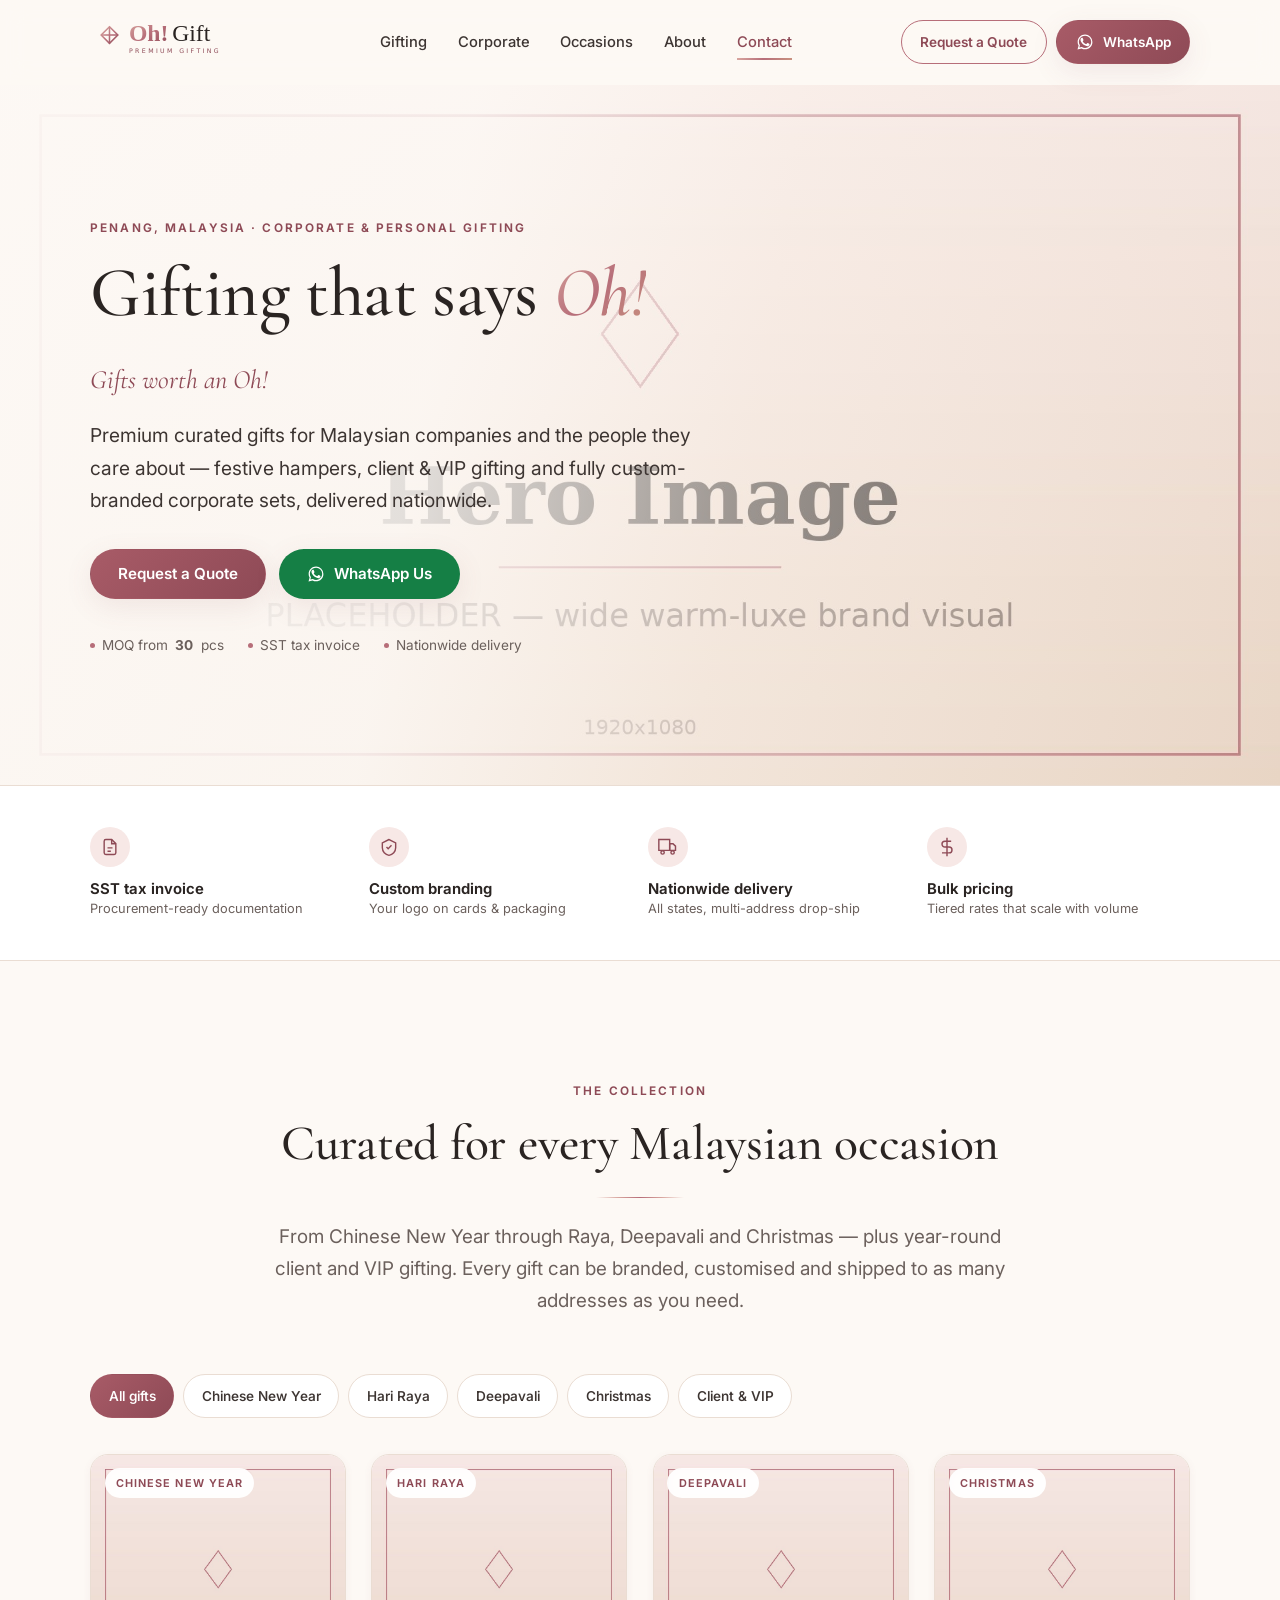
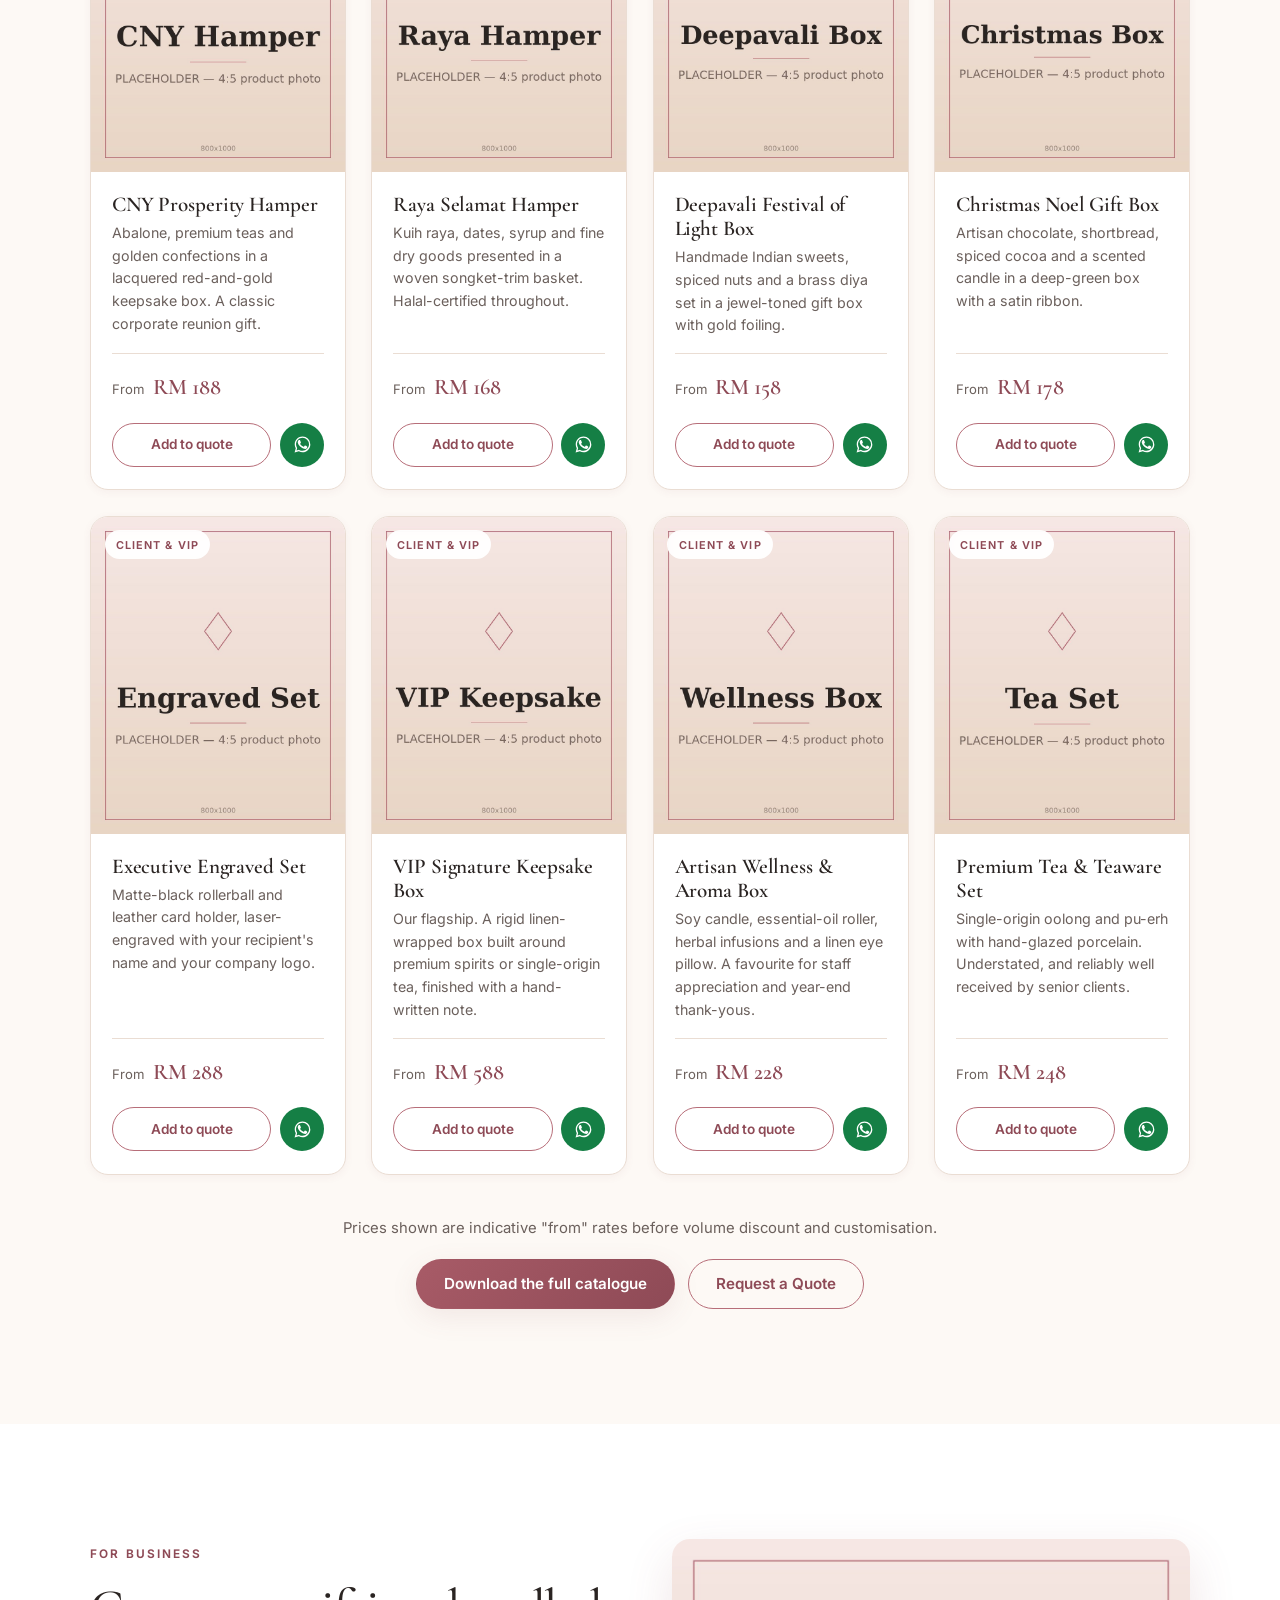
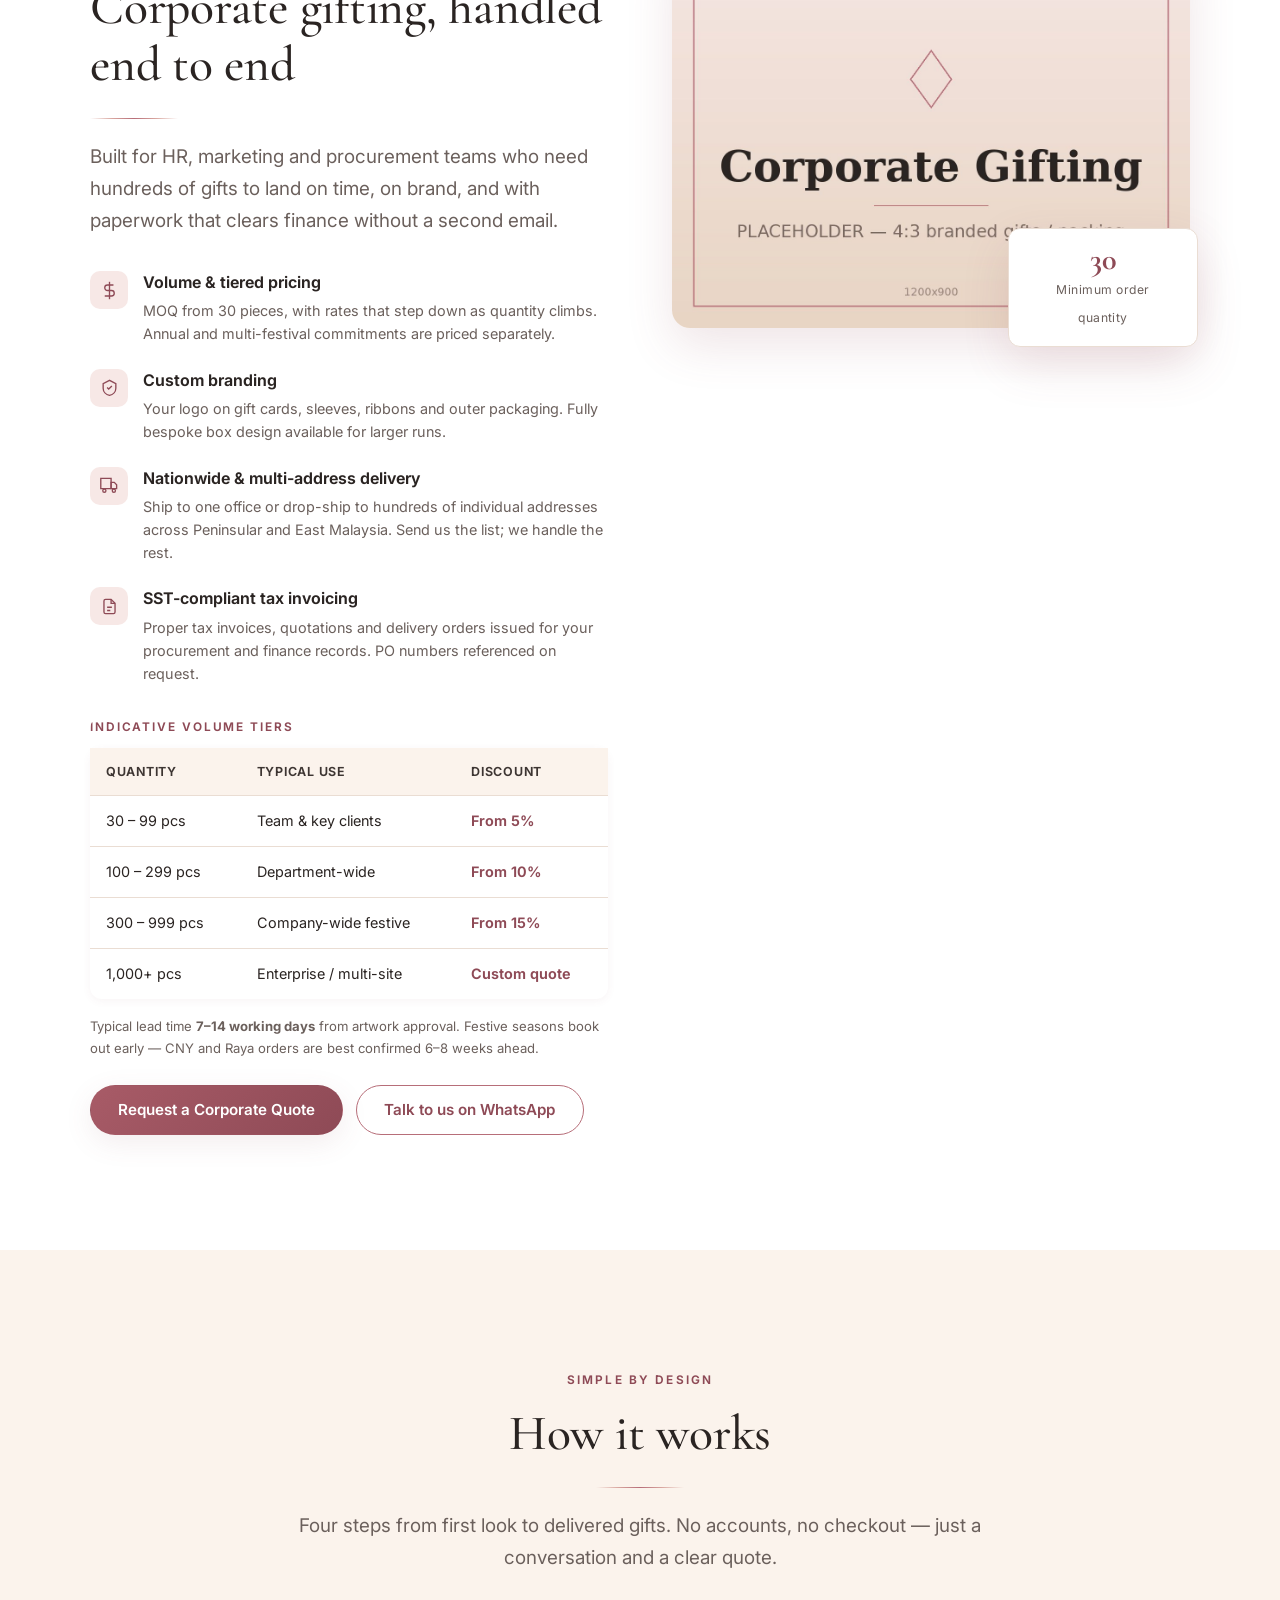
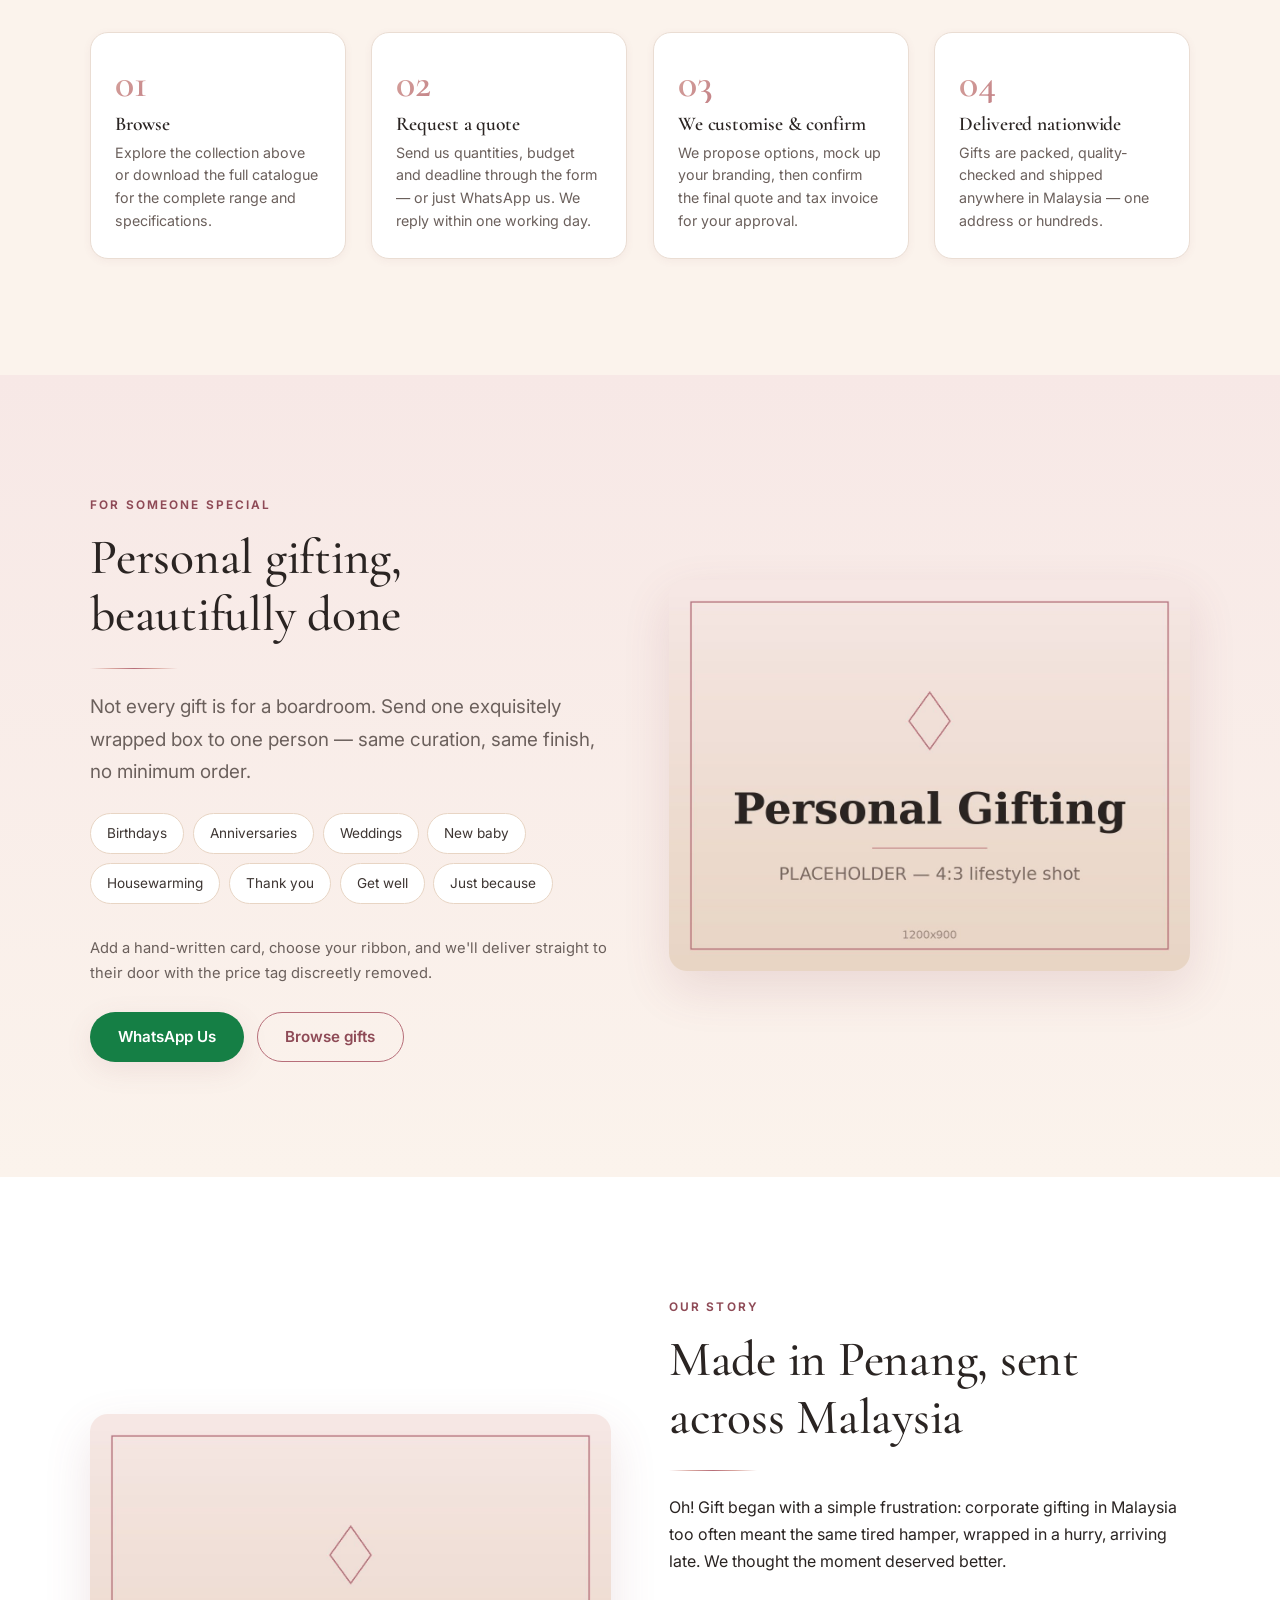
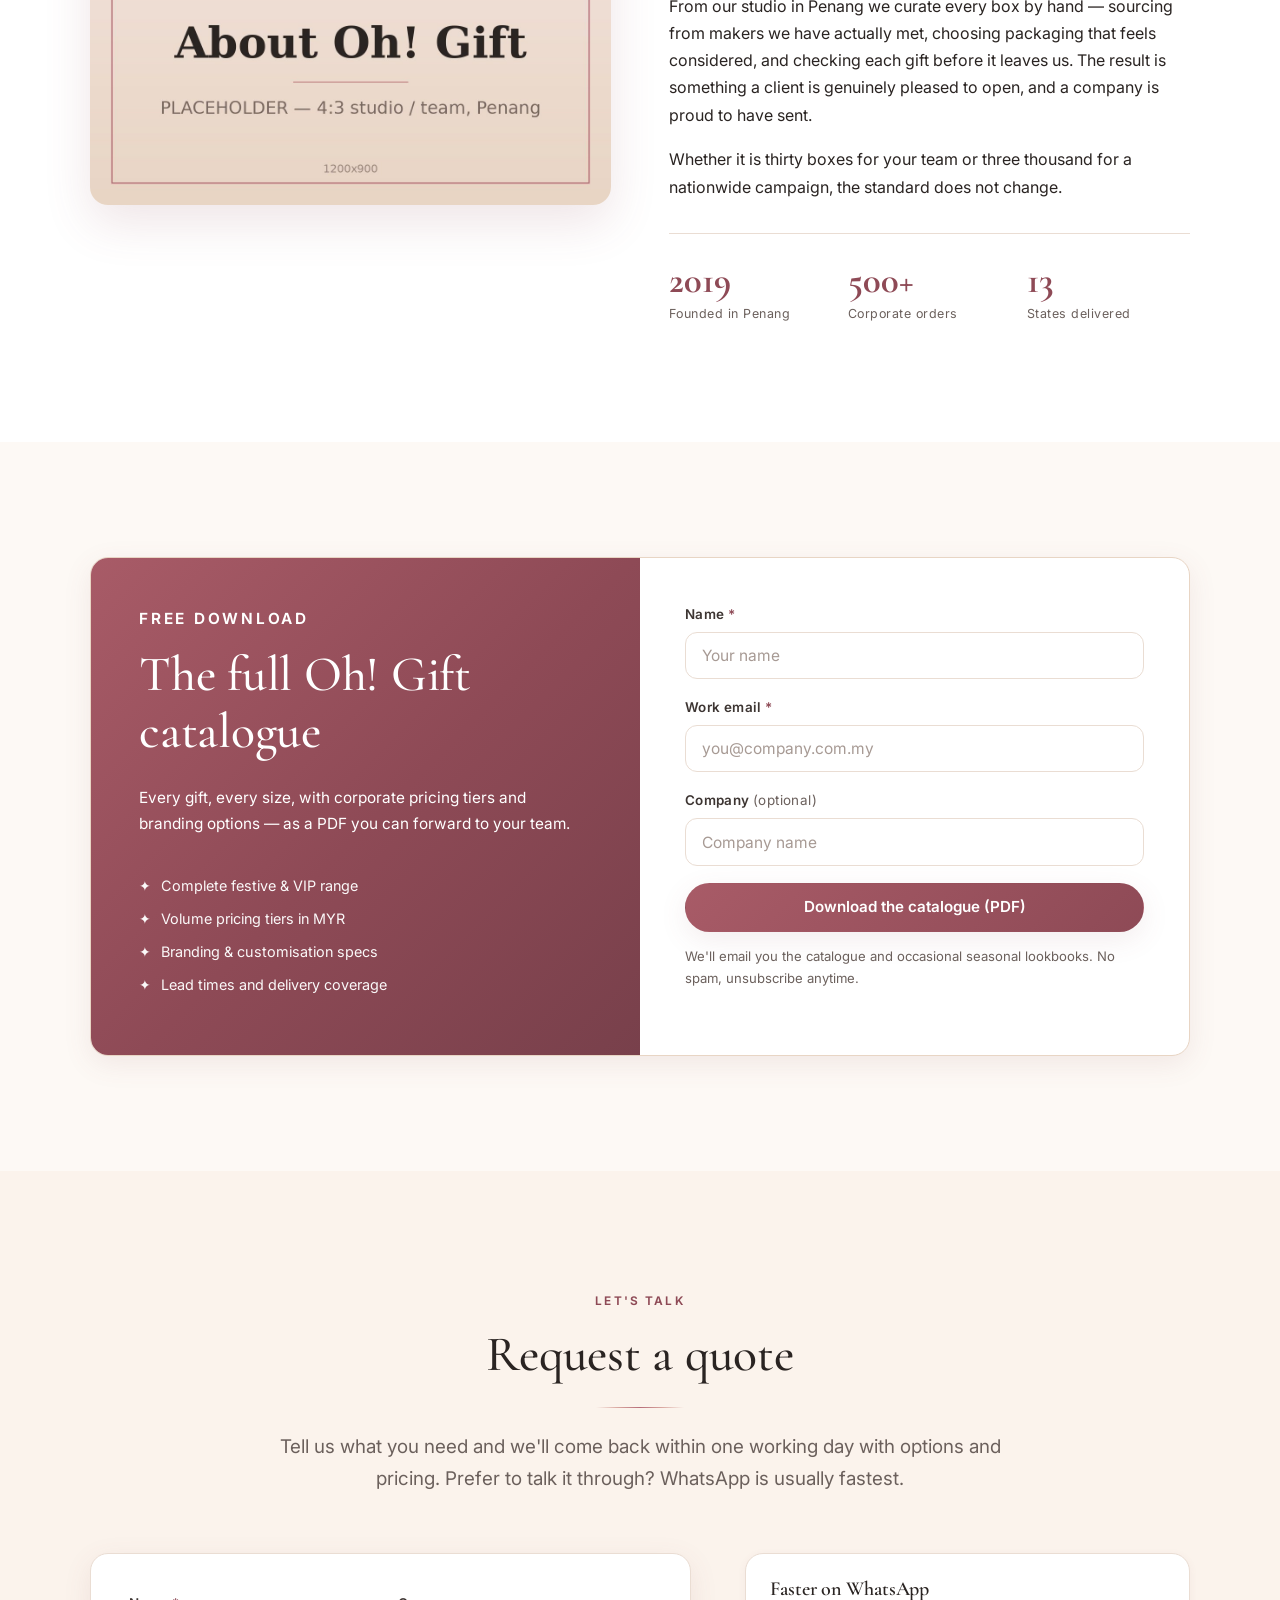
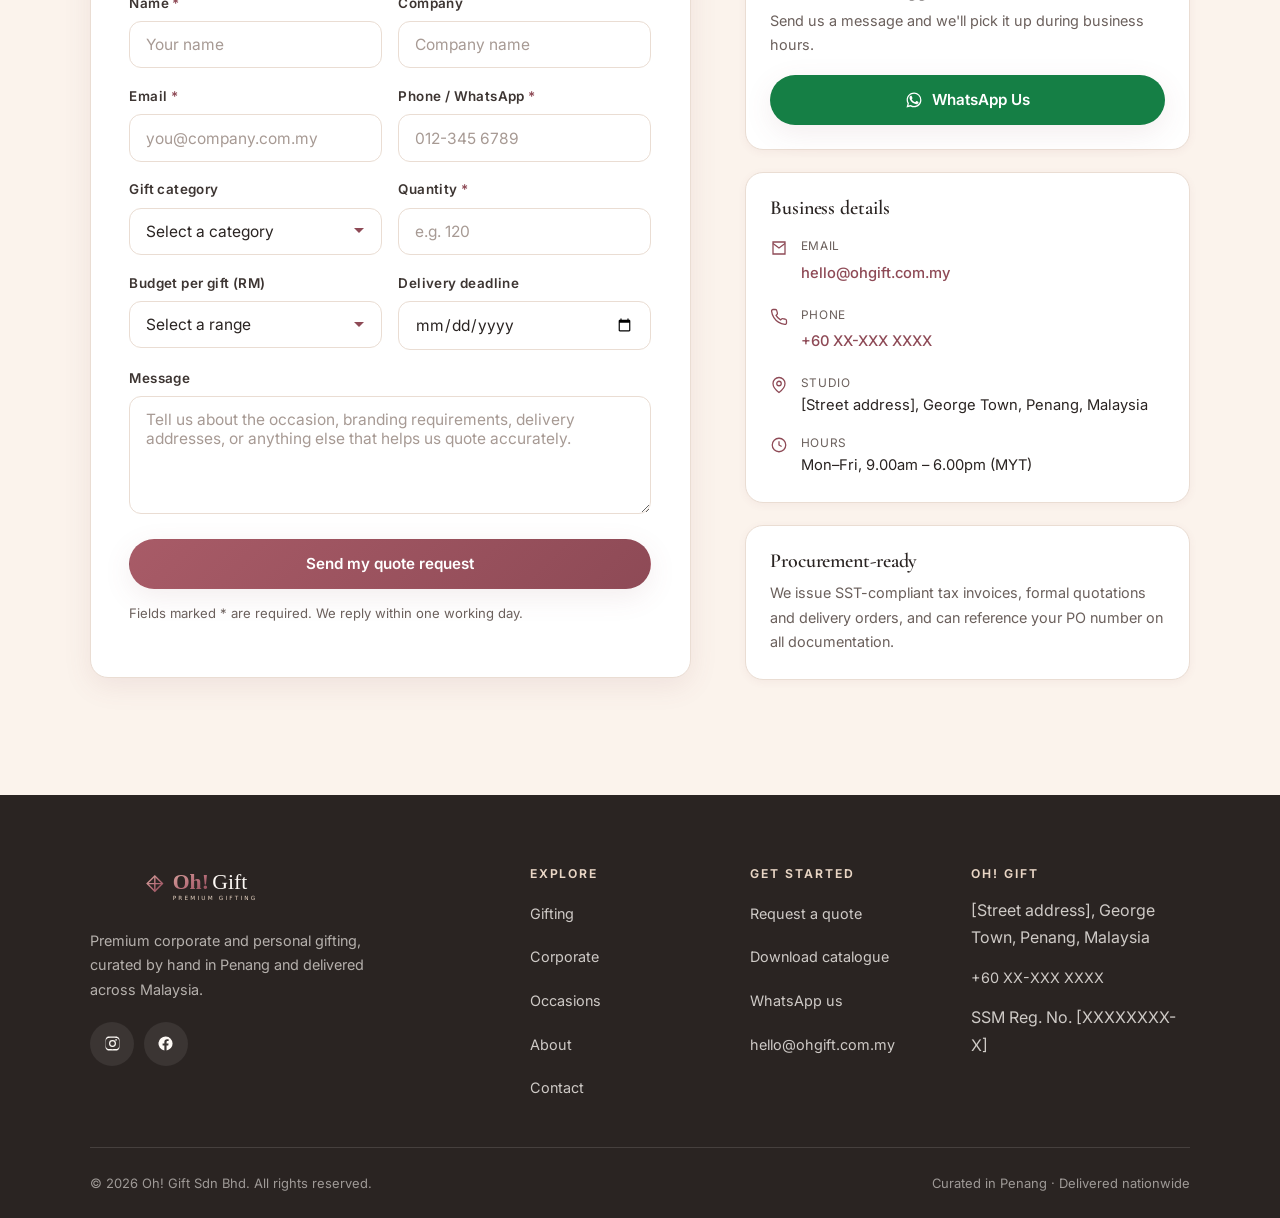
==== index.html @ 1ededf06 "Build Oh! Gift marketing website Premium corporate & personal gifting site for Oh! Gift (Penang, Mal" ====
<!doctype html>
<html lang="en-MY">
<head>
<meta charset="utf-8">
<meta name="viewport" content="width=device-width, initial-scale=1">

<!-- ===================== SEO — edit these two freely ===================== -->
<title>Oh! Gift — Premium Corporate &amp; Personal Gifting in Malaysia | Penang</title>
<meta name="description" content="Penang-based premium gifting for Malaysian companies and individuals. Curated festive hampers, client &amp; VIP gifts, custom branding, bulk pricing, SST tax invoice and nationwide delivery. Request a quote or WhatsApp us.">
<link rel="canonical" href="https://ohgift.com.my/"><!-- TODO: live domain -->
<meta name="theme-color" content="#B76E79">
<meta name="robots" content="index, follow">

<!-- Open Graph / social -->
<meta property="og:type" content="website">
<meta property="og:site_name" content="Oh! Gift">
<meta property="og:locale" content="en_MY">
<meta property="og:title" content="Oh! Gift — Premium Corporate &amp; Personal Gifting in Malaysia">
<meta property="og:description" content="Curated festive hampers, client &amp; VIP gifts and custom-branded corporate gifting. Bulk pricing, SST tax invoice, nationwide Malaysia delivery.">
<meta property="og:url" content="https://ohgift.com.my/"><!-- TODO: live domain -->
<meta property="og:image" content="https://ohgift.com.my/assets/og-image.jpg"><!-- TODO: live domain -->
<meta property="og:image:width" content="1200">
<meta property="og:image:height" content="630">
<meta property="og:image:alt" content="Oh! Gift — premium Malaysian corporate and personal gifting">
<meta name="twitter:card" content="summary_large_image">
<meta name="twitter:title" content="Oh! Gift — Premium Corporate &amp; Personal Gifting in Malaysia">
<meta name="twitter:description" content="Curated festive hampers, client &amp; VIP gifts and custom-branded corporate gifting. Nationwide Malaysia delivery.">
<meta name="twitter:image" content="https://ohgift.com.my/assets/og-image.jpg"><!-- TODO: live domain -->

<link rel="icon" href="assets/favicon.svg" type="image/svg+xml">
<link rel="apple-touch-icon" href="assets/favicon.svg">

<!-- Fonts: elegant serif headings + clean sans body -->
<link rel="preconnect" href="https://fonts.googleapis.com">
<link rel="preconnect" href="https://fonts.gstatic.com" crossorigin>
<link rel="stylesheet" href="https://fonts.googleapis.com/css2?family=Cormorant+Garamond:ital,wght@0,400;0,500;0,600;1,400;1,500&family=Inter:wght@400;500;600;650&display=swap">

<link rel="preload" as="image" href="assets/hero.jpg" fetchpriority="high">
<link rel="stylesheet" href="css/styles.css">

<!-- LocalBusiness / Organization JSON-LD is generated from js/site.config.js
     by js/main.js so the business details live in exactly one place. -->
</head>

<body>
<a class="skip-link" href="#main">Skip to content</a>

<!-- ============================== HEADER =============================== -->
<header class="header" id="header">
  <div class="wrap header__inner">
    <a class="header__logo" href="#top" aria-label="Oh! Gift — home">
      <img src="assets/logo.svg" alt="Oh! Gift" width="260" height="72">
    </a>

    <nav class="nav" aria-label="Primary">
      <ul>
        <li><a href="#gifting">Gifting</a></li>
        <li><a href="#corporate">Corporate</a></li>
        <li><a href="#occasions">Occasions</a></li>
        <li><a href="#about">About</a></li>
        <li><a href="#contact">Contact</a></li>
      </ul>
    </nav>

    <div class="header__cta">
      <a class="btn btn--ghost btn--sm btn--quote" href="#contact">Request a Quote</a>
      <a class="btn btn--primary btn--sm btn--wa-rose" data-wa href="#" aria-label="Chat with Oh! Gift on WhatsApp">
        <svg viewBox="0 0 24 24" aria-hidden="true"><path d="M17.47 14.38c-.3-.15-1.76-.87-2.03-.97-.27-.1-.47-.15-.67.15-.2.3-.77.96-.94 1.16-.17.2-.35.22-.65.07-.3-.15-1.26-.46-2.4-1.48-.89-.79-1.49-1.76-1.66-2.06-.17-.3-.02-.46.13-.61.14-.13.3-.35.45-.52.15-.17.2-.3.3-.5.1-.2.05-.37-.02-.52-.08-.15-.67-1.61-.92-2.21-.24-.58-.49-.5-.67-.51h-.57c-.2 0-.52.07-.79.37-.27.3-1.04 1.02-1.04 2.48 0 1.46 1.06 2.88 1.21 3.08.15.2 2.09 3.2 5.07 4.49.71.3 1.26.49 1.69.63.71.22 1.36.19 1.87.12.57-.09 1.76-.72 2-1.41.25-.7.25-1.29.18-1.42-.07-.13-.27-.2-.57-.35Z"/><path d="M12.04 2C6.6 2 2.18 6.42 2.18 11.86c0 1.74.46 3.44 1.32 4.94L2 22l5.36-1.4a9.8 9.8 0 0 0 4.68 1.19h.01c5.43 0 9.85-4.42 9.85-9.86A9.8 9.8 0 0 0 19 4.86 9.78 9.78 0 0 0 12.04 2Zm0 17.94h-.01a8.2 8.2 0 0 1-4.17-1.14l-.3-.18-3.1.81.83-3.02-.2-.31a8.14 8.14 0 0 1-1.25-4.34c0-4.52 3.68-8.2 8.2-8.2a8.15 8.15 0 0 1 8.19 8.2c0 4.52-3.68 8.18-8.19 8.18Z"/></svg>
        <span>WhatsApp</span>
      </a>
      <button class="nav-toggle" type="button" aria-expanded="false" aria-controls="mobile-nav" aria-label="Open menu">
        <span></span><span></span><span></span>
      </button>
    </div>
  </div>
</header>

<div class="mobile-nav" id="mobile-nav">
  <ul>
    <li><a href="#gifting">Gifting</a></li>
    <li><a href="#corporate">Corporate</a></li>
    <li><a href="#occasions">Occasions</a></li>
    <li><a href="#about">About</a></li>
    <li><a href="#contact">Contact</a></li>
  </ul>
  <a class="btn btn--primary" href="#contact">Request a Quote</a>
  <a class="btn btn--wa" data-wa href="#">WhatsApp Us</a>
  <a class="btn btn--ghost" href="#catalogue">Download Catalogue</a>
</div>

<main id="main">
<span id="top"></span>

<!-- =============================== HERO ================================ -->
<section class="hero" aria-labelledby="hero-title">
  <div class="hero__media" aria-hidden="true">
    <img src="assets/hero.jpg" alt="" width="1920" height="1080" fetchpriority="high">
  </div>
  <div class="wrap">
    <div class="hero__inner">
      <p class="eyebrow reveal">Penang, Malaysia · Corporate &amp; Personal Gifting</p>
      <h1 class="reveal d1" id="hero-title">Gifting that says <span class="oh">Oh!</span></h1>
      <p class="hero__tagline reveal d1" data-tagline>Gifts worth an Oh!</p>
      <p class="hero__lede reveal d2">
        Premium curated gifts for Malaysian companies and the people they care about —
        festive hampers, client &amp; VIP gifting and fully custom-branded corporate sets,
        delivered nationwide.
      </p>
      <div class="btn-row reveal d3">
        <a class="btn btn--primary" href="#contact">Request a Quote</a>
        <a class="btn btn--wa" data-wa href="#">
          <svg viewBox="0 0 24 24" aria-hidden="true"><path d="M17.47 14.38c-.3-.15-1.76-.87-2.03-.97-.27-.1-.47-.15-.67.15-.2.3-.77.96-.94 1.16-.17.2-.35.22-.65.07-.3-.15-1.26-.46-2.4-1.48-.89-.79-1.49-1.76-1.66-2.06-.17-.3-.02-.46.13-.61.14-.13.3-.35.45-.52.15-.17.2-.3.3-.5.1-.2.05-.37-.02-.52-.08-.15-.67-1.61-.92-2.21-.24-.58-.49-.5-.67-.51h-.57c-.2 0-.52.07-.79.37-.27.3-1.04 1.02-1.04 2.48 0 1.46 1.06 2.88 1.21 3.08.15.2 2.09 3.2 5.07 4.49.71.3 1.26.49 1.69.63.71.22 1.36.19 1.87.12.57-.09 1.76-.72 2-1.41.25-.7.25-1.29.18-1.42-.07-.13-.27-.2-.57-.35Z"/><path d="M12.04 2C6.6 2 2.18 6.42 2.18 11.86c0 1.74.46 3.44 1.32 4.94L2 22l5.36-1.4a9.8 9.8 0 0 0 4.68 1.19h.01c5.43 0 9.85-4.42 9.85-9.86A9.8 9.8 0 0 0 19 4.86 9.78 9.78 0 0 0 12.04 2Zm0 17.94h-.01a8.2 8.2 0 0 1-4.17-1.14l-.3-.18-3.1.81.83-3.02-.2-.31a8.14 8.14 0 0 1-1.25-4.34c0-4.52 3.68-8.2 8.2-8.2a8.15 8.15 0 0 1 8.19 8.2c0 4.52-3.68 8.18-8.19 8.18Z"/></svg>
          WhatsApp Us
        </a>
      </div>
      <p class="hero__meta reveal d4">
        <span>MOQ from <strong data-moq>30</strong> pcs</span>
        <span>SST tax invoice</span>
        <span>Nationwide delivery</span>
      </p>
    </div>
  </div>
</section>

<!-- ============================ TRUST STRIP ============================ -->
<section class="trust" aria-label="Why buy from Oh! Gift">
  <div class="wrap">
    <ul class="trust__grid" style="list-style:none;margin:0;padding:0">
      <li class="trust__item reveal">
        <span class="trust__icon"><svg viewBox="0 0 24 24" aria-hidden="true"><path d="M14 3H7a2 2 0 0 0-2 2v14a2 2 0 0 0 2 2h10a2 2 0 0 0 2-2V8Z"/><path d="M14 3v5h5M9 13h6M9 17h4"/></svg></span>
        <span class="trust__text"><strong>SST tax invoice</strong><span>Procurement-ready documentation</span></span>
      </li>
      <li class="trust__item reveal d1">
        <span class="trust__icon"><svg viewBox="0 0 24 24" aria-hidden="true"><path d="M12 3 4 7v6c0 4.4 3.4 8.2 8 9 4.6-.8 8-4.6 8-9V7Z"/><path d="m9 12 2 2 4-4"/></svg></span>
        <span class="trust__text"><strong>Custom branding</strong><span>Your logo on cards &amp; packaging</span></span>
      </li>
      <li class="trust__item reveal d2">
        <span class="trust__icon"><svg viewBox="0 0 24 24" aria-hidden="true"><path d="M1 3h13v13H1z"/><path d="M14 8h4l3 3v5h-7z"/><circle cx="5.5" cy="18.5" r="2"/><circle cx="17.5" cy="18.5" r="2"/></svg></span>
        <span class="trust__text"><strong>Nationwide delivery</strong><span>All states, multi-address drop-ship</span></span>
      </li>
      <li class="trust__item reveal d3">
        <span class="trust__icon"><svg viewBox="0 0 24 24" aria-hidden="true"><path d="M12 1v22"/><path d="M17 5H9.5a3.5 3.5 0 0 0 0 7h5a3.5 3.5 0 0 1 0 7H6"/></svg></span>
        <span class="trust__text"><strong>Bulk pricing</strong><span>Tiered rates that scale with volume</span></span>
      </li>
    </ul>
  </div>
</section>

<!-- ====================== CATALOGUE / OCCASIONS ======================== -->
<section class="section section--cream" id="gifting" aria-labelledby="gifting-title">
  <div class="wrap">
    <div class="section-head section-head--center reveal">
      <p class="eyebrow">The Collection</p>
      <h2 id="gifting-title">Curated for every Malaysian occasion</h2>
      <hr class="divider divider--short">
      <p class="lede">
        From Chinese New Year through Raya, Deepavali and Christmas — plus year-round
        client and VIP gifting. Every gift can be branded, customised and shipped
        to as many addresses as you need.
      </p>
    </div>

    <!-- Filters: data-filter must match the data-cat values on the cards -->
    <div class="filters reveal" role="group" aria-label="Filter gifts by occasion">
      <button class="filter" type="button" data-filter="all"       aria-pressed="true">All gifts</button>
      <button class="filter" type="button" data-filter="cny"       aria-pressed="false">Chinese New Year</button>
      <button class="filter" type="button" data-filter="raya"      aria-pressed="false">Hari Raya</button>
      <button class="filter" type="button" data-filter="deepavali" aria-pressed="false">Deepavali</button>
      <button class="filter" type="button" data-filter="christmas" aria-pressed="false">Christmas</button>
      <button class="filter" type="button" data-filter="vip"       aria-pressed="false">Client &amp; VIP</button>
    </div>

    <!-- ===== GIFT CARDS =====================================================
         To add / edit a gift, copy one <article> block and change:
           data-cat   : which filter chips it appears under (space-separated)
           data-gift  : the name passed into WhatsApp + the quote form
           data-price : the "from" price, used in the enquiry message
         TODO: replace all names, photos and RM prices with your real catalogue.
    -->
    <div class="gift-grid" id="gift-grid">

      <article class="gift-card reveal" data-cat="cny" data-gift="CNY Prosperity Hamper" data-price="RM 188">
        <div class="gift-card__media">
          <img src="assets/gifts/cny-prosperity-hamper.jpg" alt="CNY Prosperity Hamper — premium Chinese New Year gift hamper" width="800" height="1000" loading="lazy" decoding="async">
          <span class="gift-card__tag">Chinese New Year</span>
        </div>
        <div class="gift-card__body">
          <h3>CNY Prosperity Hamper</h3>
          <p class="gift-card__desc">Abalone, premium teas and golden confections in a lacquered red-and-gold keepsake box. A classic corporate reunion gift.</p>
          <p class="gift-card__price">From <strong>RM 188</strong></p>
          <div class="gift-card__actions">
            <button class="btn btn--ghost btn--sm" type="button" data-quote>Add to quote</button>
            <button class="icon-btn" type="button" data-wa-item aria-label="Ask about CNY Prosperity Hamper on WhatsApp">
              <svg viewBox="0 0 24 24" aria-hidden="true"><path d="M12.04 2C6.6 2 2.18 6.42 2.18 11.86c0 1.74.46 3.44 1.32 4.94L2 22l5.36-1.4a9.8 9.8 0 0 0 4.68 1.19h.01c5.43 0 9.85-4.42 9.85-9.86A9.8 9.8 0 0 0 19 4.86 9.78 9.78 0 0 0 12.04 2Zm0 17.94h-.01a8.2 8.2 0 0 1-4.17-1.14l-.3-.18-3.1.81.83-3.02-.2-.31a8.14 8.14 0 0 1-1.25-4.34c0-4.52 3.68-8.2 8.2-8.2a8.15 8.15 0 0 1 8.19 8.2c0 4.52-3.68 8.18-8.19 8.18Zm5.43-5.56c-.3-.15-1.76-.87-2.03-.97-.27-.1-.47-.15-.67.15-.2.3-.77.96-.94 1.16-.17.2-.35.22-.65.07-.3-.15-1.26-.46-2.4-1.48-.89-.79-1.49-1.76-1.66-2.06-.17-.3-.02-.46.13-.61.14-.13.3-.35.45-.52.15-.17.2-.3.3-.5.1-.2.05-.37-.02-.52-.08-.15-.67-1.61-.92-2.21-.24-.58-.49-.5-.67-.51h-.57c-.2 0-.52.07-.79.37-.27.3-1.04 1.02-1.04 2.48 0 1.46 1.06 2.88 1.21 3.08.15.2 2.09 3.2 5.07 4.49.71.3 1.26.49 1.69.63.71.22 1.36.19 1.87.12.57-.09 1.76-.72 2-1.41.25-.7.25-1.29.18-1.42-.07-.13-.27-.2-.57-.35Z"/></svg>
            </button>
          </div>
        </div>
      </article>

      <article class="gift-card reveal d1" data-cat="raya" data-gift="Raya Selamat Hamper" data-price="RM 168">
        <div class="gift-card__media">
          <img src="assets/gifts/raya-selamat-hamper.jpg" alt="Raya Selamat Hamper — Hari Raya gift hamper with traditional treats" width="800" height="1000" loading="lazy" decoding="async">
          <span class="gift-card__tag">Hari Raya</span>
        </div>
        <div class="gift-card__body">
          <h3>Raya Selamat Hamper</h3>
          <p class="gift-card__desc">Kuih raya, dates, syrup and fine dry goods presented in a woven songket-trim basket. Halal-certified throughout.</p>
          <p class="gift-card__price">From <strong>RM 168</strong></p>
          <div class="gift-card__actions">
            <button class="btn btn--ghost btn--sm" type="button" data-quote>Add to quote</button>
            <button class="icon-btn" type="button" data-wa-item aria-label="Ask about Raya Selamat Hamper on WhatsApp">
              <svg viewBox="0 0 24 24" aria-hidden="true"><path d="M12.04 2C6.6 2 2.18 6.42 2.18 11.86c0 1.74.46 3.44 1.32 4.94L2 22l5.36-1.4a9.8 9.8 0 0 0 4.68 1.19h.01c5.43 0 9.85-4.42 9.85-9.86A9.8 9.8 0 0 0 19 4.86 9.78 9.78 0 0 0 12.04 2Zm0 17.94h-.01a8.2 8.2 0 0 1-4.17-1.14l-.3-.18-3.1.81.83-3.02-.2-.31a8.14 8.14 0 0 1-1.25-4.34c0-4.52 3.68-8.2 8.2-8.2a8.15 8.15 0 0 1 8.19 8.2c0 4.52-3.68 8.18-8.19 8.18Zm5.43-5.56c-.3-.15-1.76-.87-2.03-.97-.27-.1-.47-.15-.67.15-.2.3-.77.96-.94 1.16-.17.2-.35.22-.65.07-.3-.15-1.26-.46-2.4-1.48-.89-.79-1.49-1.76-1.66-2.06-.17-.3-.02-.46.13-.61.14-.13.3-.35.45-.52.15-.17.2-.3.3-.5.1-.2.05-.37-.02-.52-.08-.15-.67-1.61-.92-2.21-.24-.58-.49-.5-.67-.51h-.57c-.2 0-.52.07-.79.37-.27.3-1.04 1.02-1.04 2.48 0 1.46 1.06 2.88 1.21 3.08.15.2 2.09 3.2 5.07 4.49.71.3 1.26.49 1.69.63.71.22 1.36.19 1.87.12.57-.09 1.76-.72 2-1.41.25-.7.25-1.29.18-1.42-.07-.13-.27-.2-.57-.35Z"/></svg>
            </button>
          </div>
        </div>
      </article>

      <article class="gift-card reveal d2" data-cat="deepavali" data-gift="Deepavali Festival of Light Box" data-price="RM 158">
        <div class="gift-card__media">
          <img src="assets/gifts/deepavali-light-box.jpg" alt="Deepavali Festival of Light Box — Deepavali gift box with sweets and diya" width="800" height="1000" loading="lazy" decoding="async">
          <span class="gift-card__tag">Deepavali</span>
        </div>
        <div class="gift-card__body">
          <h3>Deepavali Festival of Light Box</h3>
          <p class="gift-card__desc">Handmade Indian sweets, spiced nuts and a brass diya set in a jewel-toned gift box with gold foiling.</p>
          <p class="gift-card__price">From <strong>RM 158</strong></p>
          <div class="gift-card__actions">
            <button class="btn btn--ghost btn--sm" type="button" data-quote>Add to quote</button>
            <button class="icon-btn" type="button" data-wa-item aria-label="Ask about Deepavali Festival of Light Box on WhatsApp">
              <svg viewBox="0 0 24 24" aria-hidden="true"><path d="M12.04 2C6.6 2 2.18 6.42 2.18 11.86c0 1.74.46 3.44 1.32 4.94L2 22l5.36-1.4a9.8 9.8 0 0 0 4.68 1.19h.01c5.43 0 9.85-4.42 9.85-9.86A9.8 9.8 0 0 0 19 4.86 9.78 9.78 0 0 0 12.04 2Zm0 17.94h-.01a8.2 8.2 0 0 1-4.17-1.14l-.3-.18-3.1.81.83-3.02-.2-.31a8.14 8.14 0 0 1-1.25-4.34c0-4.52 3.68-8.2 8.2-8.2a8.15 8.15 0 0 1 8.19 8.2c0 4.52-3.68 8.18-8.19 8.18Zm5.43-5.56c-.3-.15-1.76-.87-2.03-.97-.27-.1-.47-.15-.67.15-.2.3-.77.96-.94 1.16-.17.2-.35.22-.65.07-.3-.15-1.26-.46-2.4-1.48-.89-.79-1.49-1.76-1.66-2.06-.17-.3-.02-.46.13-.61.14-.13.3-.35.45-.52.15-.17.2-.3.3-.5.1-.2.05-.37-.02-.52-.08-.15-.67-1.61-.92-2.21-.24-.58-.49-.5-.67-.51h-.57c-.2 0-.52.07-.79.37-.27.3-1.04 1.02-1.04 2.48 0 1.46 1.06 2.88 1.21 3.08.15.2 2.09 3.2 5.07 4.49.71.3 1.26.49 1.69.63.71.22 1.36.19 1.87.12.57-.09 1.76-.72 2-1.41.25-.7.25-1.29.18-1.42-.07-.13-.27-.2-.57-.35Z"/></svg>
            </button>
          </div>
        </div>
      </article>

      <article class="gift-card reveal d3" data-cat="christmas" data-gift="Christmas Noel Gift Box" data-price="RM 178">
        <div class="gift-card__media">
          <img src="assets/gifts/christmas-noel-box.jpg" alt="Christmas Noel Gift Box — festive Christmas corporate gift box" width="800" height="1000" loading="lazy" decoding="async">
          <span class="gift-card__tag">Christmas</span>
        </div>
        <div class="gift-card__body">
          <h3>Christmas Noel Gift Box</h3>
          <p class="gift-card__desc">Artisan chocolate, shortbread, spiced cocoa and a scented candle in a deep-green box with a satin ribbon.</p>
          <p class="gift-card__price">From <strong>RM 178</strong></p>
          <div class="gift-card__actions">
            <button class="btn btn--ghost btn--sm" type="button" data-quote>Add to quote</button>
            <button class="icon-btn" type="button" data-wa-item aria-label="Ask about Christmas Noel Gift Box on WhatsApp">
              <svg viewBox="0 0 24 24" aria-hidden="true"><path d="M12.04 2C6.6 2 2.18 6.42 2.18 11.86c0 1.74.46 3.44 1.32 4.94L2 22l5.36-1.4a9.8 9.8 0 0 0 4.68 1.19h.01c5.43 0 9.85-4.42 9.85-9.86A9.8 9.8 0 0 0 19 4.86 9.78 9.78 0 0 0 12.04 2Zm0 17.94h-.01a8.2 8.2 0 0 1-4.17-1.14l-.3-.18-3.1.81.83-3.02-.2-.31a8.14 8.14 0 0 1-1.25-4.34c0-4.52 3.68-8.2 8.2-8.2a8.15 8.15 0 0 1 8.19 8.2c0 4.52-3.68 8.18-8.19 8.18Zm5.43-5.56c-.3-.15-1.76-.87-2.03-.97-.27-.1-.47-.15-.67.15-.2.3-.77.96-.94 1.16-.17.2-.35.22-.65.07-.3-.15-1.26-.46-2.4-1.48-.89-.79-1.49-1.76-1.66-2.06-.17-.3-.02-.46.13-.61.14-.13.3-.35.45-.52.15-.17.2-.3.3-.5.1-.2.05-.37-.02-.52-.08-.15-.67-1.61-.92-2.21-.24-.58-.49-.5-.67-.51h-.57c-.2 0-.52.07-.79.37-.27.3-1.04 1.02-1.04 2.48 0 1.46 1.06 2.88 1.21 3.08.15.2 2.09 3.2 5.07 4.49.71.3 1.26.49 1.69.63.71.22 1.36.19 1.87.12.57-.09 1.76-.72 2-1.41.25-.7.25-1.29.18-1.42-.07-.13-.27-.2-.57-.35Z"/></svg>
            </button>
          </div>
        </div>
      </article>

      <article class="gift-card reveal" data-cat="vip" data-gift="Executive Engraved Pen &amp; Card Holder Set" data-price="RM 288">
        <div class="gift-card__media">
          <img src="assets/gifts/executive-engraved-set.jpg" alt="Executive Engraved Pen and Card Holder Set — personalised corporate gift" width="800" height="1000" loading="lazy" decoding="async">
          <span class="gift-card__tag">Client &amp; VIP</span>
        </div>
        <div class="gift-card__body">
          <h3>Executive Engraved Set</h3>
          <p class="gift-card__desc">Matte-black rollerball and leather card holder, laser-engraved with your recipient's name and your company logo.</p>
          <p class="gift-card__price">From <strong>RM 288</strong></p>
          <div class="gift-card__actions">
            <button class="btn btn--ghost btn--sm" type="button" data-quote>Add to quote</button>
            <button class="icon-btn" type="button" data-wa-item aria-label="Ask about the Executive Engraved Set on WhatsApp">
              <svg viewBox="0 0 24 24" aria-hidden="true"><path d="M12.04 2C6.6 2 2.18 6.42 2.18 11.86c0 1.74.46 3.44 1.32 4.94L2 22l5.36-1.4a9.8 9.8 0 0 0 4.68 1.19h.01c5.43 0 9.85-4.42 9.85-9.86A9.8 9.8 0 0 0 19 4.86 9.78 9.78 0 0 0 12.04 2Zm0 17.94h-.01a8.2 8.2 0 0 1-4.17-1.14l-.3-.18-3.1.81.83-3.02-.2-.31a8.14 8.14 0 0 1-1.25-4.34c0-4.52 3.68-8.2 8.2-8.2a8.15 8.15 0 0 1 8.19 8.2c0 4.52-3.68 8.18-8.19 8.18Zm5.43-5.56c-.3-.15-1.76-.87-2.03-.97-.27-.1-.47-.15-.67.15-.2.3-.77.96-.94 1.16-.17.2-.35.22-.65.07-.3-.15-1.26-.46-2.4-1.48-.89-.79-1.49-1.76-1.66-2.06-.17-.3-.02-.46.13-.61.14-.13.3-.35.45-.52.15-.17.2-.3.3-.5.1-.2.05-.37-.02-.52-.08-.15-.67-1.61-.92-2.21-.24-.58-.49-.5-.67-.51h-.57c-.2 0-.52.07-.79.37-.27.3-1.04 1.02-1.04 2.48 0 1.46 1.06 2.88 1.21 3.08.15.2 2.09 3.2 5.07 4.49.71.3 1.26.49 1.69.63.71.22 1.36.19 1.87.12.57-.09 1.76-.72 2-1.41.25-.7.25-1.29.18-1.42-.07-.13-.27-.2-.57-.35Z"/></svg>
            </button>
          </div>
        </div>
      </article>

      <article class="gift-card reveal d1" data-cat="vip" data-gift="VIP Signature Keepsake Box" data-price="RM 588">
        <div class="gift-card__media">
          <img src="assets/gifts/vip-signature-box.jpg" alt="VIP Signature Keepsake Box — high-value curated executive gift" width="800" height="1000" loading="lazy" decoding="async">
          <span class="gift-card__tag">Client &amp; VIP</span>
        </div>
        <div class="gift-card__body">
          <h3>VIP Signature Keepsake Box</h3>
          <p class="gift-card__desc">Our flagship. A rigid linen-wrapped box built around premium spirits or single-origin tea, finished with a hand-written note.</p>
          <p class="gift-card__price">From <strong>RM 588</strong></p>
          <div class="gift-card__actions">
            <button class="btn btn--ghost btn--sm" type="button" data-quote>Add to quote</button>
            <button class="icon-btn" type="button" data-wa-item aria-label="Ask about the VIP Signature Keepsake Box on WhatsApp">
              <svg viewBox="0 0 24 24" aria-hidden="true"><path d="M12.04 2C6.6 2 2.18 6.42 2.18 11.86c0 1.74.46 3.44 1.32 4.94L2 22l5.36-1.4a9.8 9.8 0 0 0 4.68 1.19h.01c5.43 0 9.85-4.42 9.85-9.86A9.8 9.8 0 0 0 19 4.86 9.78 9.78 0 0 0 12.04 2Zm0 17.94h-.01a8.2 8.2 0 0 1-4.17-1.14l-.3-.18-3.1.81.83-3.02-.2-.31a8.14 8.14 0 0 1-1.25-4.34c0-4.52 3.68-8.2 8.2-8.2a8.15 8.15 0 0 1 8.19 8.2c0 4.52-3.68 8.18-8.19 8.18Zm5.43-5.56c-.3-.15-1.76-.87-2.03-.97-.27-.1-.47-.15-.67.15-.2.3-.77.96-.94 1.16-.17.2-.35.22-.65.07-.3-.15-1.26-.46-2.4-1.48-.89-.79-1.49-1.76-1.66-2.06-.17-.3-.02-.46.13-.61.14-.13.3-.35.45-.52.15-.17.2-.3.3-.5.1-.2.05-.37-.02-.52-.08-.15-.67-1.61-.92-2.21-.24-.58-.49-.5-.67-.51h-.57c-.2 0-.52.07-.79.37-.27.3-1.04 1.02-1.04 2.48 0 1.46 1.06 2.88 1.21 3.08.15.2 2.09 3.2 5.07 4.49.71.3 1.26.49 1.69.63.71.22 1.36.19 1.87.12.57-.09 1.76-.72 2-1.41.25-.7.25-1.29.18-1.42-.07-.13-.27-.2-.57-.35Z"/></svg>
            </button>
          </div>
        </div>
      </article>

      <article class="gift-card reveal d2" data-cat="vip" data-gift="Artisan Wellness &amp; Aroma Box" data-price="RM 228">
        <div class="gift-card__media">
          <img src="assets/gifts/wellness-aroma-box.jpg" alt="Artisan Wellness and Aroma Box — wellness gift set with candle and tea" width="800" height="1000" loading="lazy" decoding="async">
          <span class="gift-card__tag">Client &amp; VIP</span>
        </div>
        <div class="gift-card__body">
          <h3>Artisan Wellness &amp; Aroma Box</h3>
          <p class="gift-card__desc">Soy candle, essential-oil roller, herbal infusions and a linen eye pillow. A favourite for staff appreciation and year-end thank-yous.</p>
          <p class="gift-card__price">From <strong>RM 228</strong></p>
          <div class="gift-card__actions">
            <button class="btn btn--ghost btn--sm" type="button" data-quote>Add to quote</button>
            <button class="icon-btn" type="button" data-wa-item aria-label="Ask about the Artisan Wellness and Aroma Box on WhatsApp">
              <svg viewBox="0 0 24 24" aria-hidden="true"><path d="M12.04 2C6.6 2 2.18 6.42 2.18 11.86c0 1.74.46 3.44 1.32 4.94L2 22l5.36-1.4a9.8 9.8 0 0 0 4.68 1.19h.01c5.43 0 9.85-4.42 9.85-9.86A9.8 9.8 0 0 0 19 4.86 9.78 9.78 0 0 0 12.04 2Zm0 17.94h-.01a8.2 8.2 0 0 1-4.17-1.14l-.3-.18-3.1.81.83-3.02-.2-.31a8.14 8.14 0 0 1-1.25-4.34c0-4.52 3.68-8.2 8.2-8.2a8.15 8.15 0 0 1 8.19 8.2c0 4.52-3.68 8.18-8.19 8.18Zm5.43-5.56c-.3-.15-1.76-.87-2.03-.97-.27-.1-.47-.15-.67.15-.2.3-.77.96-.94 1.16-.17.2-.35.22-.65.07-.3-.15-1.26-.46-2.4-1.48-.89-.79-1.49-1.76-1.66-2.06-.17-.3-.02-.46.13-.61.14-.13.3-.35.45-.52.15-.17.2-.3.3-.5.1-.2.05-.37-.02-.52-.08-.15-.67-1.61-.92-2.21-.24-.58-.49-.5-.67-.51h-.57c-.2 0-.52.07-.79.37-.27.3-1.04 1.02-1.04 2.48 0 1.46 1.06 2.88 1.21 3.08.15.2 2.09 3.2 5.07 4.49.71.3 1.26.49 1.69.63.71.22 1.36.19 1.87.12.57-.09 1.76-.72 2-1.41.25-.7.25-1.29.18-1.42-.07-.13-.27-.2-.57-.35Z"/></svg>
            </button>
          </div>
        </div>
      </article>

      <article class="gift-card reveal d3" data-cat="vip cny" data-gift="Premium Tea &amp; Teaware Set" data-price="RM 248">
        <div class="gift-card__media">
          <img src="assets/gifts/artisan-tea-set.jpg" alt="Premium Tea and Teaware Set — curated tea gift with porcelain teaware" width="800" height="1000" loading="lazy" decoding="async">
          <span class="gift-card__tag">Client &amp; VIP</span>
        </div>
        <div class="gift-card__body">
          <h3>Premium Tea &amp; Teaware Set</h3>
          <p class="gift-card__desc">Single-origin oolong and pu-erh with hand-glazed porcelain. Understated, and reliably well received by senior clients.</p>
          <p class="gift-card__price">From <strong>RM 248</strong></p>
          <div class="gift-card__actions">
            <button class="btn btn--ghost btn--sm" type="button" data-quote>Add to quote</button>
            <button class="icon-btn" type="button" data-wa-item aria-label="Ask about the Premium Tea and Teaware Set on WhatsApp">
              <svg viewBox="0 0 24 24" aria-hidden="true"><path d="M12.04 2C6.6 2 2.18 6.42 2.18 11.86c0 1.74.46 3.44 1.32 4.94L2 22l5.36-1.4a9.8 9.8 0 0 0 4.68 1.19h.01c5.43 0 9.85-4.42 9.85-9.86A9.8 9.8 0 0 0 19 4.86 9.78 9.78 0 0 0 12.04 2Zm0 17.94h-.01a8.2 8.2 0 0 1-4.17-1.14l-.3-.18-3.1.81.83-3.02-.2-.31a8.14 8.14 0 0 1-1.25-4.34c0-4.52 3.68-8.2 8.2-8.2a8.15 8.15 0 0 1 8.19 8.2c0 4.52-3.68 8.18-8.19 8.18Zm5.43-5.56c-.3-.15-1.76-.87-2.03-.97-.27-.1-.47-.15-.67.15-.2.3-.77.96-.94 1.16-.17.2-.35.22-.65.07-.3-.15-1.26-.46-2.4-1.48-.89-.79-1.49-1.76-1.66-2.06-.17-.3-.02-.46.13-.61.14-.13.3-.35.45-.52.15-.17.2-.3.3-.5.1-.2.05-.37-.02-.52-.08-.15-.67-1.61-.92-2.21-.24-.58-.49-.5-.67-.51h-.57c-.2 0-.52.07-.79.37-.27.3-1.04 1.02-1.04 2.48 0 1.46 1.06 2.88 1.21 3.08.15.2 2.09 3.2 5.07 4.49.71.3 1.26.49 1.69.63.71.22 1.36.19 1.87.12.57-.09 1.76-.72 2-1.41.25-.7.25-1.29.18-1.42-.07-.13-.27-.2-.57-.35Z"/></svg>
            </button>
          </div>
        </div>
      </article>

    </div>

    <p class="visually-hidden" id="filter-status" role="status" aria-live="polite"></p>

    <div class="catalogue-foot reveal">
      <p>Prices shown are indicative "from" rates before volume discount and customisation. <!-- TODO: confirm real pricing --></p>
      <div class="btn-row" style="justify-content:center">
        <a class="btn btn--primary" href="#catalogue">Download the full catalogue</a>
        <a class="btn btn--ghost" href="#contact">Request a Quote</a>
      </div>
    </div>
  </div>
</section>

<!-- ========================= CORPORATE GIFTING ========================= -->
<section class="section section--white" id="corporate" aria-labelledby="corp-title">
  <div class="wrap">
    <div class="corp">
      <div class="corp__media reveal">
        <img src="assets/corporate.jpg" alt="Custom-branded corporate gift boxes being prepared for a Malaysian company order" width="1200" height="900" loading="lazy" decoding="async">
        <div class="corp__badge">
          <strong data-moq>30</strong>
          <span>Minimum order quantity</span>
        </div>
      </div>

      <div class="corp__copy reveal d1">
        <p class="eyebrow">For Business</p>
        <h2 id="corp-title">Corporate gifting, handled end to end</h2>
        <hr class="divider divider--short">
        <p class="lede" style="margin-bottom:2rem">
          Built for HR, marketing and procurement teams who need hundreds of gifts to land
          on time, on brand, and with paperwork that clears finance without a second email.
        </p>

        <ul class="feature-list">
          <li>
            <span class="fi"><svg viewBox="0 0 24 24" aria-hidden="true"><path d="M12 1v22"/><path d="M17 5H9.5a3.5 3.5 0 0 0 0 7h5a3.5 3.5 0 0 1 0 7H6"/></svg></span>
            <div>
              <strong>Volume &amp; tiered pricing</strong>
              <p>MOQ from <span data-moq>30</span> pieces, with rates that step down as quantity climbs. Annual and multi-festival commitments are priced separately.</p>
            </div>
          </li>
          <li>
            <span class="fi"><svg viewBox="0 0 24 24" aria-hidden="true"><path d="M12 3 4 7v6c0 4.4 3.4 8.2 8 9 4.6-.8 8-4.6 8-9V7Z"/><path d="m9 12 2 2 4-4"/></svg></span>
            <div>
              <strong>Custom branding</strong>
              <p>Your logo on gift cards, sleeves, ribbons and outer packaging. Fully bespoke box design available for larger runs.</p>
            </div>
          </li>
          <li>
            <span class="fi"><svg viewBox="0 0 24 24" aria-hidden="true"><path d="M1 3h13v13H1z"/><path d="M14 8h4l3 3v5h-7z"/><circle cx="5.5" cy="18.5" r="2"/><circle cx="17.5" cy="18.5" r="2"/></svg></span>
            <div>
              <strong>Nationwide &amp; multi-address delivery</strong>
              <p>Ship to one office or drop-ship to hundreds of individual addresses across Peninsular and East Malaysia. Send us the list; we handle the rest.</p>
            </div>
          </li>
          <li>
            <span class="fi"><svg viewBox="0 0 24 24" aria-hidden="true"><path d="M14 3H7a2 2 0 0 0-2 2v14a2 2 0 0 0 2 2h10a2 2 0 0 0 2-2V8Z"/><path d="M14 3v5h5M9 13h6M9 17h4"/></svg></span>
            <div>
              <strong>SST-compliant tax invoicing</strong>
              <p>Proper tax invoices, quotations and delivery orders issued for your procurement and finance records. PO numbers referenced on request.</p>
            </div>
          </li>
        </ul>

        <table class="tier-table">
          <caption>Indicative volume tiers <!-- TODO: replace with your real tiers --></caption>
          <thead>
            <tr><th scope="col">Quantity</th><th scope="col">Typical use</th><th scope="col">Discount</th></tr>
          </thead>
          <tbody>
            <tr><td>30 – 99 pcs</td><td>Team &amp; key clients</td><td>From 5%</td></tr>
            <tr><td>100 – 299 pcs</td><td>Department-wide</td><td>From 10%</td></tr>
            <tr><td>300 – 999 pcs</td><td>Company-wide festive</td><td>From 15%</td></tr>
            <tr><td>1,000+ pcs</td><td>Enterprise / multi-site</td><td>Custom quote</td></tr>
          </tbody>
        </table>
        <p class="form-note" style="margin-bottom:1.6rem">
          Typical lead time <strong data-leadtime>7–14 working days</strong> from artwork approval.
          Festive seasons book out early — CNY and Raya orders are best confirmed 6–8 weeks ahead.
        </p>

        <div class="btn-row">
          <a class="btn btn--primary" href="#contact">Request a Corporate Quote</a>
          <a class="btn btn--ghost" data-wa href="#">Talk to us on WhatsApp</a>
        </div>
      </div>
    </div>
  </div>
</section>

<!-- ============================ HOW IT WORKS =========================== -->
<section class="section section--warm" id="how" aria-labelledby="how-title">
  <div class="wrap">
    <div class="section-head section-head--center reveal">
      <p class="eyebrow">Simple by design</p>
      <h2 id="how-title">How it works</h2>
      <hr class="divider divider--short">
      <p class="lede">Four steps from first look to delivered gifts. No accounts, no checkout — just a conversation and a clear quote.</p>
    </div>

    <div class="steps">
      <div class="step reveal">
        <h3>Browse</h3>
        <p>Explore the collection above or download the full catalogue for the complete range and specifications.</p>
      </div>
      <div class="step reveal d1">
        <h3>Request a quote</h3>
        <p>Send us quantities, budget and deadline through the form — or just WhatsApp us. We reply within one working day.</p>
      </div>
      <div class="step reveal d2">
        <h3>We customise &amp; confirm</h3>
        <p>We propose options, mock up your branding, then confirm the final quote and tax invoice for your approval.</p>
      </div>
      <div class="step reveal d3">
        <h3>Delivered nationwide</h3>
        <p>Gifts are packed, quality-checked and shipped anywhere in Malaysia — one address or hundreds.</p>
      </div>
    </div>
  </div>
</section>

<!-- ========================== PERSONAL GIFTING ========================== -->
<section class="section section--tint" id="occasions" aria-labelledby="personal-title">
  <div class="wrap">
    <div class="personal">
      <div class="personal__media reveal">
        <img src="assets/personal.jpg" alt="Personal gift box wrapped in blush paper with a rose-gold ribbon" width="1200" height="900" loading="lazy" decoding="async">
      </div>
      <div class="reveal d1">
        <p class="eyebrow">For someone special</p>
        <h2 id="personal-title">Personal gifting, beautifully done</h2>
        <hr class="divider divider--short">
        <p class="lede">
          Not every gift is for a boardroom. Send one exquisitely wrapped box to one
          person — same curation, same finish, no minimum order.
        </p>
        <ul class="occasions">
          <li>Birthdays</li>
          <li>Anniversaries</li>
          <li>Weddings</li>
          <li>New baby</li>
          <li>Housewarming</li>
          <li>Thank you</li>
          <li>Get well</li>
          <li>Just because</li>
        </ul>
        <p style="font-size:.92rem;color:var(--muted)">
          Add a hand-written card, choose your ribbon, and we'll deliver straight to
          their door with the price tag discreetly removed.
        </p>
        <div class="btn-row" style="margin-top:1.6rem">
          <a class="btn btn--wa" data-wa href="#">WhatsApp Us</a>
          <a class="btn btn--ghost" href="#gifting">Browse gifts</a>
        </div>
      </div>
    </div>
  </div>
</section>

<!-- ================================ ABOUT ============================== -->
<section class="section section--white" id="about" aria-labelledby="about-title">
  <div class="wrap">
    <div class="about">
      <div class="about__media reveal">
        <img src="assets/about.jpg" alt="The Oh! Gift studio in Penang, where each gift is curated and packed by hand" width="1200" height="900" loading="lazy" decoding="async">
      </div>
      <div class="reveal d1">
        <p class="eyebrow">Our story</p>
        <h2 id="about-title">Made in Penang, sent across Malaysia</h2>
        <hr class="divider divider--short">
        <p>
          Oh! Gift began with a simple frustration: corporate gifting in Malaysia too often
          meant the same tired hamper, wrapped in a hurry, arriving late. We thought the
          moment deserved better.
        </p>
        <p>
          From our studio in Penang we curate every box by hand — sourcing from makers we
          have actually met, choosing packaging that feels considered, and checking each
          gift before it leaves us. The result is something a client is genuinely pleased
          to open, and a company is proud to have sent.
        </p>
        <p>
          <!-- TODO: add a line or two of your own founding story here. -->
          Whether it is thirty boxes for your team or three thousand for a nationwide
          campaign, the standard does not change.
        </p>

        <div class="stats">
          <div><strong>2019</strong><span>Founded in Penang</span></div><!-- TODO -->
          <div><strong>500+</strong><span>Corporate orders</span></div><!-- TODO -->
          <div><strong>13</strong><span>States delivered</span></div>
        </div>
      </div>
    </div>
  </div>
</section>

<!-- ======================= CATALOGUE DOWNLOAD (LEAD) =================== -->
<section class="section section--cream" id="catalogue" aria-labelledby="cat-title">
  <div class="wrap">
    <div class="download reveal">
      <div class="download__aside">
        <p class="eyebrow">Free download</p>
        <h2 id="cat-title">The full Oh! Gift catalogue</h2>
        <p>Every gift, every size, with corporate pricing tiers and branding options — as a PDF you can forward to your team.</p>
        <ul>
          <li>Complete festive &amp; VIP range</li>
          <li>Volume pricing tiers in MYR</li>
          <li>Branding &amp; customisation specs</li>
          <li>Lead times and delivery coverage</li>
        </ul>
      </div>

      <div class="download__form">
        <!-- Lead-capture form. On success it triggers the PDF download.
             TODO: set LEAD_FORM_ENDPOINT in js/site.config.js -->
        <form id="lead-form" novalidate>
          <div class="field">
            <label for="lead-name">Name <span class="req" aria-hidden="true">*</span></label>
            <input type="text" id="lead-name" name="name" autocomplete="name" required placeholder="Your name">
          </div>
          <div class="field">
            <label for="lead-email">Work email <span class="req" aria-hidden="true">*</span></label>
            <input type="email" id="lead-email" name="email" autocomplete="email" required placeholder="you@company.com.my">
          </div>
          <div class="field">
            <label for="lead-company">Company <span style="color:var(--muted);font-weight:400">(optional)</span></label>
            <input type="text" id="lead-company" name="company" autocomplete="organization" placeholder="Company name">
          </div>
          <!-- honeypot: hidden from people, catches most bots -->
          <div class="visually-hidden" aria-hidden="true">
            <label for="lead-hp">Leave this field empty</label>
            <input type="text" id="lead-hp" name="_gotcha" tabindex="-1" autocomplete="off">
          </div>
          <button class="btn btn--primary btn--block" type="submit">Download the catalogue (PDF)</button>
          <p class="form-note">We'll email you the catalogue and occasional seasonal lookbooks. No spam, unsubscribe anytime.</p>
          <p class="form-status" id="lead-status" role="status" aria-live="polite"></p>
        </form>
      </div>
    </div>
  </div>
</section>

<!-- ============================== CONTACT ============================== -->
<section class="section section--warm" id="contact" aria-labelledby="contact-title">
  <div class="wrap">
    <div class="section-head section-head--center reveal">
      <p class="eyebrow">Let's talk</p>
      <h2 id="contact-title">Request a quote</h2>
      <hr class="divider divider--short">
      <p class="lede">Tell us what you need and we'll come back within one working day with options and pricing. Prefer to talk it through? WhatsApp is usually fastest.</p>
    </div>

    <div class="contact">
      <div class="contact__form reveal">
        <!-- TODO: set QUOTE_FORM_ENDPOINT in js/site.config.js -->
        <form id="quote-form" novalidate>
          <div class="field-row">
            <div class="field">
              <label for="q-name">Name <span class="req" aria-hidden="true">*</span></label>
              <input type="text" id="q-name" name="name" autocomplete="name" required placeholder="Your name">
            </div>
            <div class="field">
              <label for="q-company">Company</label>
              <input type="text" id="q-company" name="company" autocomplete="organization" placeholder="Company name">
            </div>
          </div>
          <div class="field-row">
            <div class="field">
              <label for="q-email">Email <span class="req" aria-hidden="true">*</span></label>
              <input type="email" id="q-email" name="email" autocomplete="email" required placeholder="you@company.com.my">
            </div>
            <div class="field">
              <label for="q-phone">Phone / WhatsApp <span class="req" aria-hidden="true">*</span></label>
              <input type="tel" id="q-phone" name="phone" autocomplete="tel" required placeholder="012-345 6789">
            </div>
          </div>
          <div class="field-row">
            <div class="field">
              <label for="q-category">Gift category</label>
              <select id="q-category" name="category">
                <option value="">Select a category</option>
                <option>Chinese New Year</option>
                <option>Hari Raya</option>
                <option>Deepavali</option>
                <option>Christmas</option>
                <option>Client &amp; VIP gifting</option>
                <option>Staff appreciation</option>
                <option>Personal gift</option>
                <option>Not sure yet — advise me</option>
              </select>
            </div>
            <div class="field">
              <label for="q-qty">Quantity <span class="req" aria-hidden="true">*</span></label>
              <input type="number" id="q-qty" name="quantity" min="1" required placeholder="e.g. 120">
            </div>
          </div>
          <div class="field-row">
            <div class="field">
              <label for="q-budget">Budget per gift (RM)</label>
              <select id="q-budget" name="budget">
                <option value="">Select a range</option>
                <option>Under RM 100</option>
                <option>RM 100 – RM 200</option>
                <option>RM 200 – RM 350</option>
                <option>RM 350 – RM 600</option>
                <option>Above RM 600</option>
              </select>
            </div>
            <div class="field">
              <label for="q-deadline">Delivery deadline</label>
              <input type="date" id="q-deadline" name="deadline">
            </div>
          </div>
          <div class="field">
            <label for="q-message">Message</label>
            <textarea id="q-message" name="message" placeholder="Tell us about the occasion, branding requirements, delivery addresses, or anything else that helps us quote accurately."></textarea>
          </div>
          <div class="visually-hidden" aria-hidden="true">
            <label for="q-hp">Leave this field empty</label>
            <input type="text" id="q-hp" name="_gotcha" tabindex="-1" autocomplete="off">
          </div>
          <button class="btn btn--primary btn--block" type="submit">Send my quote request</button>
          <p class="form-note">Fields marked <span class="req">*</span> are required. We reply within one working day.</p>
          <p class="form-status" id="quote-status" role="status" aria-live="polite"></p>
        </form>
      </div>

      <aside class="contact__side reveal d1">
        <div class="contact-card">
          <h3>Faster on WhatsApp</h3>
          <p style="margin-bottom:1.1rem">Send us a message and we'll pick it up during business hours.</p>
          <a class="btn btn--wa btn--block" data-wa href="#">
            <svg viewBox="0 0 24 24" aria-hidden="true"><path d="M12.04 2C6.6 2 2.18 6.42 2.18 11.86c0 1.74.46 3.44 1.32 4.94L2 22l5.36-1.4a9.8 9.8 0 0 0 4.68 1.19h.01c5.43 0 9.85-4.42 9.85-9.86A9.8 9.8 0 0 0 19 4.86 9.78 9.78 0 0 0 12.04 2Zm0 17.94h-.01a8.2 8.2 0 0 1-4.17-1.14l-.3-.18-3.1.81.83-3.02-.2-.31a8.14 8.14 0 0 1-1.25-4.34c0-4.52 3.68-8.2 8.2-8.2a8.15 8.15 0 0 1 8.19 8.2c0 4.52-3.68 8.18-8.19 8.18Zm5.43-5.56c-.3-.15-1.76-.87-2.03-.97-.27-.1-.47-.15-.67.15-.2.3-.77.96-.94 1.16-.17.2-.35.22-.65.07-.3-.15-1.26-.46-2.4-1.48-.89-.79-1.49-1.76-1.66-2.06-.17-.3-.02-.46.13-.61.14-.13.3-.35.45-.52.15-.17.2-.3.3-.5.1-.2.05-.37-.02-.52-.08-.15-.67-1.61-.92-2.21-.24-.58-.49-.5-.67-.51h-.57c-.2 0-.52.07-.79.37-.27.3-1.04 1.02-1.04 2.48 0 1.46 1.06 2.88 1.21 3.08.15.2 2.09 3.2 5.07 4.49.71.3 1.26.49 1.69.63.71.22 1.36.19 1.87.12.57-.09 1.76-.72 2-1.41.25-.7.25-1.29.18-1.42-.07-.13-.27-.2-.57-.35Z"/></svg>
            WhatsApp Us
          </a>
        </div>

        <div class="contact-card">
          <h3>Business details</h3>
          <ul class="contact-list" style="margin-top:1rem">
            <li>
              <svg viewBox="0 0 24 24" aria-hidden="true"><path d="M4 4h16v16H4z"/><path d="m4 6 8 6 8-6"/></svg>
              <span><span class="lbl">Email</span><a data-email href="#">hello@ohgift.com.my</a></span>
            </li>
            <li>
              <svg viewBox="0 0 24 24" aria-hidden="true"><path d="M22 16.9v3a2 2 0 0 1-2.2 2 19.8 19.8 0 0 1-8.6-3.1 19.5 19.5 0 0 1-6-6A19.8 19.8 0 0 1 2.1 4.2 2 2 0 0 1 4.1 2h3a2 2 0 0 1 2 1.7c.1 1 .4 1.9.7 2.8a2 2 0 0 1-.5 2.1L8.1 9.9a16 16 0 0 0 6 6l1.3-1.3a2 2 0 0 1 2.1-.4c.9.3 1.8.6 2.8.7a2 2 0 0 1 1.7 2Z"/></svg>
              <span><span class="lbl">Phone</span><a data-phone href="#">+60 XX-XXX XXXX</a></span>
            </li>
            <li>
              <svg viewBox="0 0 24 24" aria-hidden="true"><path d="M20 10c0 6-8 12-8 12s-8-6-8-12a8 8 0 0 1 16 0Z"/><circle cx="12" cy="10" r="3"/></svg>
              <span><span class="lbl">Studio</span><span data-address>George Town, Penang, Malaysia</span></span>
            </li>
            <li>
              <svg viewBox="0 0 24 24" aria-hidden="true"><circle cx="12" cy="12" r="9"/><path d="M12 7v5l3.5 2"/></svg>
              <span><span class="lbl">Hours</span><span data-hours>Mon–Fri, 9.00am – 6.00pm (MYT)</span></span>
            </li>
          </ul>
        </div>

        <div class="contact-card">
          <h3>Procurement-ready</h3>
          <p>We issue SST-compliant tax invoices, formal quotations and delivery orders, and can reference your PO number on all documentation.</p>
        </div>
      </aside>
    </div>
  </div>
</section>

</main>

<!-- ============================== FOOTER =============================== -->
<footer class="footer">
  <div class="wrap">
    <div class="footer__top">
      <div class="footer__brand">
        <img src="assets/logo-light.svg" alt="Oh! Gift" width="260" height="72">
        <p>Premium corporate and personal gifting, curated by hand in Penang and delivered across Malaysia.</p>
        <div class="socials" data-socials></div>
      </div>

      <div>
        <h4>Explore</h4>
        <ul>
          <li><a href="#gifting">Gifting</a></li>
          <li><a href="#corporate">Corporate</a></li>
          <li><a href="#occasions">Occasions</a></li>
          <li><a href="#about">About</a></li>
          <li><a href="#contact">Contact</a></li>
        </ul>
      </div>

      <div>
        <h4>Get started</h4>
        <ul>
          <li><a href="#contact">Request a quote</a></li>
          <li><a href="#catalogue">Download catalogue</a></li>
          <li><a data-wa href="#">WhatsApp us</a></li>
          <li><a data-email href="#">Email us</a></li>
        </ul>
      </div>

      <div>
        <h4>Oh! Gift</h4>
        <ul>
          <li><span data-address>George Town, Penang, Malaysia</span></li>
          <li><a data-phone href="#">+60 XX-XXX XXXX</a></li>
          <li><span data-ssm>SSM Reg. No. [XXXXXXXX-X]</span></li>
        </ul>
      </div>
    </div>

    <div class="footer__bottom">
      <span>&copy; <span data-year>2026</span> <span data-legalname>Oh! Gift Sdn Bhd</span>. All rights reserved.</span>
      <span>Curated in Penang · Delivered nationwide</span>
    </div>
  </div>
</footer>

<!-- ========================= FLOATING WHATSAPP ========================= -->
<a class="wa-float" id="wa-float" data-wa href="#" aria-label="Chat with Oh! Gift on WhatsApp">
  <svg viewBox="0 0 24 24" aria-hidden="true"><path d="M12.04 2C6.6 2 2.18 6.42 2.18 11.86c0 1.74.46 3.44 1.32 4.94L2 22l5.36-1.4a9.8 9.8 0 0 0 4.68 1.19h.01c5.43 0 9.85-4.42 9.85-9.86A9.8 9.8 0 0 0 19 4.86 9.78 9.78 0 0 0 12.04 2Zm0 17.94h-.01a8.2 8.2 0 0 1-4.17-1.14l-.3-.18-3.1.81.83-3.02-.2-.31a8.14 8.14 0 0 1-1.25-4.34c0-4.52 3.68-8.2 8.2-8.2a8.15 8.15 0 0 1 8.19 8.2c0 4.52-3.68 8.18-8.19 8.18Zm5.43-5.56c-.3-.15-1.76-.87-2.03-.97-.27-.1-.47-.15-.67.15-.2.3-.77.96-.94 1.16-.17.2-.35.22-.65.07-.3-.15-1.26-.46-2.4-1.48-.89-.79-1.49-1.76-1.66-2.06-.17-.3-.02-.46.13-.61.14-.13.3-.35.45-.52.15-.17.2-.3.3-.5.1-.2.05-.37-.02-.52-.08-.15-.67-1.61-.92-2.21-.24-.58-.49-.5-.67-.51h-.57c-.2 0-.52.07-.79.37-.27.3-1.04 1.02-1.04 2.48 0 1.46 1.06 2.88 1.21 3.08.15.2 2.09 3.2 5.07 4.49.71.3 1.26.49 1.69.63.71.22 1.36.19 1.87.12.57-.09 1.76-.72 2-1.41.25-.7.25-1.29.18-1.42-.07-.13-.27-.2-.57-.35Z"/></svg>
  <span class="wa-float__label">WhatsApp</span>
</a>

<script src="js/site.config.js"></script>
<script src="js/main.js"></script>
</body>
</html>
---- css/styles.css ----
/* ==========================================================================
   Oh! Gift — stylesheet
   1. Design tokens      6. Hero            11. Personal gifting
   2. Base & reset       7. Trust strip     12. About
   3. Typography         8. Catalogue       13. Catalogue download
   4. Buttons & forms    9. Corporate       14. Contact
   5. Header / nav      10. How it works    15. Footer  16. Motion
   ========================================================================== */

/* ------------------------------ 1. TOKENS ------------------------------- */
:root {
  /* Brand — TODO: swap --rose for your exact rose-gold hex.
     --rose-deep is the accessible text/button shade; if you change --rose,
     darken --rose-deep to keep at least 4.5:1 contrast on cream.            */
  --rose:        #B76E79;
  --rose-deep:   #8E4A56;
  --rose-mid:    #A85B67;
  --rose-soft:   #D9A7A0;
  --rose-tint:   #F7E8E6;

  --champagne:   #E8D5C4;
  --champagne-l: #F3E7DB;
  --cream:       #FDF9F5;
  --cream-warm:  #FBF3EC;
  --white:       #FFFFFF;

  --ink:         #2A2422;
  --ink-soft:    #3D3532;
  --muted:       #6B605C;
  --line:        #EADDD3;

  --gold-grad:   linear-gradient(135deg, #D9A7A0 0%, #B76E79 48%, #C9927F 100%);
  /* deeper variant — used wherever WHITE text sits on the gradient, so it
     stays above 4.5:1 contrast. --gold-grad is decorative only. */
  --gold-grad-deep: linear-gradient(135deg, #A85B67 0%, #8E4A56 52%, #78404B 100%);
  --btn-grad:    linear-gradient(135deg, #A85B67 0%, #8E4A56 100%);
  --metal-line:  linear-gradient(90deg, transparent, var(--rose-soft), var(--rose), var(--rose-soft), transparent);

  --font-serif:  "Cormorant Garamond", "Playfair Display", Georgia, "Times New Roman", serif;
  --font-sans:   "Inter", "Manrope", -apple-system, BlinkMacSystemFont, "Segoe UI", Roboto, sans-serif;

  --shadow-sm:   0 2px 8px rgba(142, 74, 86, .06);
  --shadow-md:   0 8px 28px rgba(142, 74, 86, .10);
  --shadow-lg:   0 18px 48px rgba(142, 74, 86, .14);

  /* WhatsApp green, darkened from #1FA855 so white button text clears
     WCAG AA (5.06:1 instead of 3.09:1). Still unmistakably WhatsApp. */
  --wa-green:      #157F45;
  --wa-green-dark: #116A39;

  --radius:      18px;
  --radius-sm:   12px;
  --radius-pill: 999px;

  --wrap:        1180px;
  --gutter:      clamp(1.15rem, 4vw, 2.5rem);
  --section-y:   clamp(4rem, 9vw, 7.5rem);

  --header-h:    72px;
}


/* ------------------------------- 2. BASE -------------------------------- */
*, *::before, *::after { box-sizing: border-box; }

html {
  scroll-behavior: smooth;
  /* stop anchor targets hiding under the sticky header */
  scroll-padding-top: calc(var(--header-h) + 12px);
  -webkit-text-size-adjust: 100%;
}

body {
  margin: 0;
  background: var(--cream);
  color: var(--ink);
  font-family: var(--font-sans);
  font-size: 1rem;
  line-height: 1.7;
  -webkit-font-smoothing: antialiased;
  overflow-x: hidden;
}

img, svg, video { max-width: 100%; height: auto; display: block; }

a { color: var(--rose-deep); text-decoration-thickness: 1px; text-underline-offset: 3px; }
a:hover { color: var(--rose-mid); }

:focus-visible {
  outline: 3px solid var(--rose-deep);
  outline-offset: 3px;
  border-radius: 4px;
}

.skip-link {
  position: absolute; left: 50%; top: 0; transform: translate(-50%, -120%);
  background: var(--rose-deep); color: #fff; padding: .7rem 1.2rem;
  border-radius: 0 0 10px 10px; z-index: 200; font-weight: 600; text-decoration: none;
  transition: transform .2s ease;
}
.skip-link:focus { transform: translate(-50%, 0); color: #fff; }

.visually-hidden {
  position: absolute !important; width: 1px; height: 1px; padding: 0; margin: -1px;
  overflow: hidden; clip: rect(0 0 0 0); white-space: nowrap; border: 0;
}

.wrap { width: 100%; max-width: var(--wrap); margin-inline: auto; padding-inline: var(--gutter); }
.section { padding-block: var(--section-y); position: relative; }
.section--cream { background: var(--cream); }
.section--white { background: var(--white); }
.section--warm  { background: var(--cream-warm); }
.section--tint  { background: linear-gradient(180deg, var(--rose-tint) 0%, var(--cream-warm) 100%); }

/* --------------------------- 3. TYPOGRAPHY ------------------------------ */
h1, h2, h3, h4 {
  font-family: var(--font-serif);
  font-weight: 600;
  color: var(--ink);
  line-height: 1.15;
  margin: 0 0 .5em;
  letter-spacing: -0.005em;
}
h1 { font-size: clamp(2.6rem, 6.5vw, 4.4rem); font-weight: 500; }
h2 { font-size: clamp(2rem, 4.6vw, 3.1rem); font-weight: 500; }
h3 { font-size: clamp(1.25rem, 2.2vw, 1.6rem); }
h4 { font-size: 1.1rem; font-family: var(--font-sans); font-weight: 650; letter-spacing: 0; }
p  { margin: 0 0 1.1em; }
p:last-child { margin-bottom: 0; }

.eyebrow {
  display: inline-block;
  font-family: var(--font-sans);
  font-size: .74rem;
  font-weight: 650;
  letter-spacing: .18em;
  text-transform: uppercase;
  color: var(--rose-deep);
  margin-bottom: .9rem;
}
.lede { font-size: clamp(1.03rem, 1.8vw, 1.18rem); color: var(--muted); max-width: 62ch; }
.section-head { max-width: 46rem; margin-bottom: clamp(2.4rem, 5vw, 3.6rem); }
.section-head--center { margin-inline: auto; text-align: center; }
.section-head--center .lede { margin-inline: auto; }

.divider { height: 1px; border: 0; background: var(--metal-line); margin: 0; }
.divider--short { width: 88px; margin: 1.4rem 0; }
.section-head--center .divider--short { margin-inline: auto; }

.accent { color: var(--rose-deep); }
.serif-accent { font-family: var(--font-serif); font-style: italic; }

/* ------------------------- 4. BUTTONS & FORMS --------------------------- */
.btn {
  display: inline-flex; align-items: center; justify-content: center; gap: .55rem;
  font-family: var(--font-sans); font-size: .95rem; font-weight: 600;
  padding: .92rem 1.7rem;
  border-radius: var(--radius-pill);
  border: 1.5px solid transparent;
  cursor: pointer; text-decoration: none;
  transition: transform .18s ease, box-shadow .18s ease, background-color .18s ease, color .18s ease;
  line-height: 1.2;
}
.btn:hover  { transform: translateY(-2px); }
.btn:active { transform: translateY(0); }

.btn--primary { background: var(--btn-grad); color: #fff; box-shadow: var(--shadow-md); }
.btn--primary:hover { color: #fff; box-shadow: var(--shadow-lg); }

.btn--ghost { background: transparent; color: var(--rose-deep); border-color: var(--rose); }
.btn--ghost:hover { background: var(--rose-tint); color: var(--rose-deep); }

.btn--light { background: var(--white); color: var(--rose-deep); box-shadow: var(--shadow-md); }
.btn--light:hover { color: var(--rose-deep); }

.btn--wa { background: var(--wa-green); color: #fff; box-shadow: var(--shadow-md); }
.btn--wa:hover { background: var(--wa-green-dark); color: #fff; }
.btn--wa svg, .btn--wa-rose svg { width: 18px; height: 18px; fill: currentColor; }

.btn--sm { padding: .62rem 1.15rem; font-size: .85rem; min-height: 44px; }
.btn--block { width: 100%; }
.btn-row { display: flex; flex-wrap: wrap; gap: .8rem; }

/* forms */
.field { margin-bottom: 1.05rem; }
.field label {
  display: block; font-size: .84rem; font-weight: 600;
  letter-spacing: .03em; color: var(--ink-soft); margin-bottom: .4rem;
}
.field .req { color: var(--rose-deep); }
.field input, .field select, .field textarea {
  width: 100%;
  font-family: var(--font-sans); font-size: .97rem; color: var(--ink);
  padding: .82rem 1rem;
  background: var(--white);
  border: 1.5px solid var(--line);
  border-radius: var(--radius-sm);
  transition: border-color .18s ease, box-shadow .18s ease;
}
.field textarea { min-height: 118px; resize: vertical; }
.field select { appearance: none; cursor: pointer;
  background-image: url("data:image/svg+xml;charset=utf-8,%3Csvg xmlns='http://www.w3.org/2000/svg' viewBox='0 0 12 8'%3E%3Cpath fill='%238E4A56' d='M1 1l5 5 5-5'/%3E%3C/svg%3E");
  background-repeat: no-repeat; background-position: right 1rem center; background-size: 12px;
  padding-right: 2.6rem;
}
.field input:focus, .field select:focus, .field textarea:focus {
  outline: none; border-color: var(--rose);
  box-shadow: 0 0 0 3px rgba(183, 110, 121, .16);
}
.field input::placeholder, .field textarea::placeholder { color: #A79A94; }
.field-row { display: grid; gap: 0 1rem; }
.form-note { font-size: .82rem; color: var(--muted); margin-top: .8rem; }

.form-status {
  margin-top: 1rem; padding: .85rem 1.1rem; border-radius: var(--radius-sm);
  font-size: .9rem; font-weight: 500; display: none;
}
.form-status.is-visible { display: block; }
.form-status.is-ok   { background: #E8F5EC; color: #1B6E3C; border: 1px solid #BFE2CC; }
.form-status.is-err  { background: #FCEBEC; color: #9B2C36; border: 1px solid #F2C9CC; }
.form-status.is-busy { background: var(--rose-tint); color: var(--rose-deep); border: 1px solid var(--champagne); }

/* ---------------------------- 5. HEADER / NAV --------------------------- */
.header {
  position: sticky; top: 0; z-index: 100;
  background: rgba(253, 249, 245, .82);
  backdrop-filter: blur(14px); -webkit-backdrop-filter: blur(14px);
  border-bottom: 1px solid transparent;
  transition: background-color .25s ease, box-shadow .25s ease, border-color .25s ease;
}
.header.is-stuck {
  background: rgba(253, 249, 245, .96);
  box-shadow: 0 2px 20px rgba(142, 74, 86, .09);
  border-bottom-color: var(--line);
}
.header__inner {
  height: var(--header-h);
  display: flex; align-items: center; justify-content: space-between; gap: 1rem;
}
.header__logo { display: flex; align-items: center; flex-shrink: 0; }
.header__logo img { height: 42px; width: auto; }

.nav { display: none; }
.nav ul { display: flex; align-items: center; gap: clamp(1rem, 2.4vw, 2rem); list-style: none; margin: 0; padding: 0; }
.nav a {
  font-size: .92rem; font-weight: 500; color: var(--ink-soft);
  text-decoration: none; padding: .4rem 0; position: relative;
}
.nav a::after {
  content: ""; position: absolute; left: 0; right: 0; bottom: -2px; height: 1.5px;
  background: var(--gold-grad); transform: scaleX(0); transform-origin: left;
  transition: transform .25s ease;
}
.nav a:hover, .nav a[aria-current="true"] { color: var(--rose-deep); }
.nav a:hover::after, .nav a[aria-current="true"]::after { transform: scaleX(1); }

.header__cta { display: flex; align-items: center; gap: .6rem; }
.header__cta .btn--quote { display: none; }

.nav-toggle {
  display: inline-flex; flex-direction: column; justify-content: center; gap: 5px;
  width: 44px; height: 44px; padding: 0 10px;
  background: transparent; border: 0; cursor: pointer; border-radius: 10px;
}
.nav-toggle span {
  display: block; height: 1.8px; width: 100%; background: var(--ink);
  border-radius: 2px; transition: transform .28s ease, opacity .2s ease;
}
.nav-toggle[aria-expanded="true"] span:nth-child(1) { transform: translateY(6.8px) rotate(45deg); }
.nav-toggle[aria-expanded="true"] span:nth-child(2) { opacity: 0; }
.nav-toggle[aria-expanded="true"] span:nth-child(3) { transform: translateY(-6.8px) rotate(-45deg); }

.mobile-nav {
  position: fixed; inset: var(--header-h) 0 0; z-index: 99;
  background: var(--cream);
  padding: 2rem var(--gutter) 3rem;
  overflow-y: auto;
  transform: translateY(-12px); opacity: 0; visibility: hidden;
  transition: opacity .25s ease, transform .25s ease, visibility .25s;
}
.mobile-nav.is-open { transform: translateY(0); opacity: 1; visibility: visible; }
.mobile-nav ul { list-style: none; margin: 0 0 1.8rem; padding: 0; }
.mobile-nav li + li { border-top: 1px solid var(--line); }
.mobile-nav a {
  display: block; padding: 1.05rem 0;
  font-family: var(--font-serif); font-size: 1.55rem; color: var(--ink); text-decoration: none;
}
.mobile-nav a:hover { color: var(--rose-deep); }
.mobile-nav .btn { width: 100%; margin-bottom: .7rem; }
body.nav-open { overflow: hidden; }

/* ------------------------------- 6. HERO -------------------------------- */
.hero { position: relative; overflow: hidden; background: var(--cream-warm); }
.hero__media { position: absolute; inset: 0; z-index: 0; }
.hero__media img { width: 100%; height: 100%; object-fit: cover; }
.hero__media::after {
  content: ""; position: absolute; inset: 0;
  background: linear-gradient(100deg,
              rgba(253,249,245,.96) 0%, rgba(253,249,245,.88) 34%,
              rgba(251,243,236,.55) 58%, rgba(232,213,196,.16) 100%);
}
.hero__inner {
  position: relative; z-index: 1;
  padding-block: clamp(3.6rem, 11vw, 8rem);
  max-width: 44rem;
}
.hero h1 { margin-bottom: .35em; }
.hero h1 .oh {
  font-style: italic;
  background: var(--gold-grad); -webkit-background-clip: text; background-clip: text;
  -webkit-text-fill-color: transparent; color: var(--rose);
}
.hero__tagline {
  font-family: var(--font-serif); font-style: italic;
  font-size: clamp(1.2rem, 2.6vw, 1.65rem);
  color: var(--rose-deep); margin-bottom: 1rem;
}
.hero__lede { font-size: clamp(1.03rem, 1.9vw, 1.2rem); color: var(--ink-soft); max-width: 40rem; margin-bottom: 2rem; }
.hero__meta {
  display: flex; flex-wrap: wrap; gap: .5rem 1.5rem;
  margin-top: 2.2rem; font-size: .85rem; color: var(--muted);
}
.hero__meta span { display: inline-flex; align-items: center; gap: .45rem; }
.hero__meta span::before {
  content: ""; width: 5px; height: 5px; border-radius: 50%; background: var(--rose); flex-shrink: 0;
}

/* On narrow screens the hero copy spans the full width, so the overlay has to
   stay strong enough to keep text legible over any photo. */
@media (max-width: 959px) {
  .hero__media::after {
    background: linear-gradient(180deg,
                rgba(253,249,245,.96) 0%, rgba(253,249,245,.92) 55%,
                rgba(251,243,236,.93) 100%);
  }
}

/* ---------------------------- 7. TRUST STRIP ---------------------------- */
.trust { background: var(--white); border-block: 1px solid var(--line); padding-block: clamp(1.8rem, 4vw, 2.6rem); }
.trust__grid { display: grid; grid-template-columns: repeat(2, 1fr); gap: 1.5rem 1rem; }
.trust__item { display: flex; align-items: flex-start; gap: .75rem; }
.trust__icon {
  flex-shrink: 0; width: 40px; height: 40px; border-radius: 50%;
  background: var(--rose-tint); display: grid; place-items: center;
}
.trust__icon svg { width: 20px; height: 20px; stroke: var(--rose-deep); fill: none; stroke-width: 1.7; }
.trust__text strong { display: block; font-size: .93rem; font-weight: 650; line-height: 1.35; }
.trust__text span   { font-size: .8rem; color: var(--muted); line-height: 1.45; display: block; }

/* ----------------------------- 8. CATALOGUE ----------------------------- */
.filters { display: flex; flex-wrap: wrap; gap: .55rem; margin-bottom: 2.2rem; }
.filter {
  font-family: var(--font-sans); font-size: .85rem; font-weight: 550;
  padding: .55rem 1.1rem; min-height: 44px; border-radius: var(--radius-pill);
  background: var(--white); color: var(--ink-soft);
  border: 1.5px solid var(--line); cursor: pointer;
  transition: all .18s ease;
}
.filter:hover { border-color: var(--rose-soft); color: var(--rose-deep); }
.filter[aria-pressed="true"] { background: var(--btn-grad); border-color: transparent; color: #fff; }

.gift-grid { display: grid; grid-template-columns: 1fr; gap: 1.6rem; }

.gift-card {
  background: var(--white); border-radius: var(--radius); overflow: hidden;
  border: 1px solid var(--line); box-shadow: var(--shadow-sm);
  display: flex; flex-direction: column;
  transition: transform .3s ease, box-shadow .3s ease, border-color .3s ease;
}
.gift-card:hover { transform: translateY(-5px); box-shadow: var(--shadow-lg); border-color: var(--rose-soft); }
.gift-card__media { position: relative; aspect-ratio: 4 / 5; overflow: hidden; background: var(--champagne-l); }
.gift-card__media img { width: 100%; height: 100%; object-fit: cover; transition: transform .5s ease; }
.gift-card:hover .gift-card__media img { transform: scale(1.045); }
.gift-card__tag {
  position: absolute; top: .85rem; left: .85rem;
  background: rgba(255,255,255,.94); color: var(--rose-deep);
  font-size: .68rem; font-weight: 650; letter-spacing: .1em; text-transform: uppercase;
  padding: .34rem .7rem; border-radius: var(--radius-pill); backdrop-filter: blur(4px);
}
.gift-card__body { padding: 1.25rem 1.3rem 1.4rem; display: flex; flex-direction: column; flex: 1; }
.gift-card__body h3 { margin-bottom: .35rem; font-size: 1.32rem; }
.gift-card__desc { font-size: .89rem; color: var(--muted); line-height: 1.6; margin-bottom: 1rem; flex: 1; }
.gift-card__price {
  font-family: var(--font-sans); font-size: .82rem; color: var(--muted);
  margin-bottom: 1rem; padding-top: .9rem; border-top: 1px solid var(--line);
}
.gift-card__price strong {
  font-family: var(--font-serif); font-size: 1.4rem; font-weight: 600;
  color: var(--rose-deep); margin-left: .3rem;
}
.gift-card__actions { display: grid; grid-template-columns: 1fr auto; gap: .55rem; }
.gift-card__actions .btn { padding-inline: 1rem; }
.icon-btn {
  display: inline-grid; place-items: center; width: 44px; height: 44px;
  border-radius: var(--radius-pill); background: var(--wa-green); border: 0; cursor: pointer;
  transition: background-color .18s ease, transform .18s ease;
}
.icon-btn:hover { background: var(--wa-green-dark); transform: translateY(-2px); }
.icon-btn svg { width: 19px; height: 19px; fill: #fff; }

.catalogue-foot { margin-top: 2.6rem; text-align: center; }
.catalogue-foot p { color: var(--muted); font-size: .93rem; margin-bottom: 1.1rem; }

/* ----------------------------- 9. CORPORATE ----------------------------- */
.corp { display: grid; gap: clamp(2.4rem, 5vw, 4rem); align-items: center; }
.corp__media { position: relative; }
.corp__media img { border-radius: var(--radius); box-shadow: var(--shadow-lg); aspect-ratio: 4/3; object-fit: cover; width: 100%; }
.corp__badge {
  position: absolute; right: -.5rem; bottom: -1.2rem;
  background: var(--white); border-radius: var(--radius-sm);
  padding: 1rem 1.3rem; box-shadow: var(--shadow-lg); border: 1px solid var(--line);
  text-align: center; max-width: 190px;
}
.corp__badge strong { display: block; font-family: var(--font-serif); font-size: 1.9rem; color: var(--rose-deep); line-height: 1; }
.corp__badge span { font-size: .76rem; color: var(--muted); letter-spacing: .04em; }

.feature-list { list-style: none; margin: 0 0 2rem; padding: 0; display: grid; gap: 1.35rem; }
.feature-list li { display: flex; gap: .95rem; align-items: flex-start; }
.feature-list .fi {
  flex-shrink: 0; width: 38px; height: 38px; border-radius: 10px;
  background: var(--rose-tint); display: grid; place-items: center; margin-top: 2px;
}
.feature-list .fi svg { width: 19px; height: 19px; stroke: var(--rose-deep); fill: none; stroke-width: 1.7; }
.feature-list strong { display: block; font-size: 1rem; font-weight: 650; margin-bottom: .18rem; }
.feature-list p { font-size: .9rem; color: var(--muted); line-height: 1.6; margin: 0; }

.tier-table {
  width: 100%; border-collapse: collapse; margin: 1.6rem 0 1rem;
  background: var(--white); border-radius: var(--radius-sm); overflow: hidden;
  box-shadow: var(--shadow-sm); font-size: .9rem;
}
.tier-table caption {
  caption-side: top; text-align: left; font-size: .74rem; font-weight: 650;
  letter-spacing: .16em; text-transform: uppercase; color: var(--rose-deep); padding-bottom: .7rem;
}
.tier-table th, .tier-table td { padding: .8rem 1rem; text-align: left; border-bottom: 1px solid var(--line); }
.tier-table thead th { background: var(--cream-warm); font-weight: 650; font-size: .78rem; letter-spacing: .06em; text-transform: uppercase; color: var(--ink-soft); }
.tier-table tbody tr:last-child td { border-bottom: 0; }
.tier-table td:last-child { color: var(--rose-deep); font-weight: 650; }

/* --------------------------- 10. HOW IT WORKS --------------------------- */
.steps { display: grid; gap: 1.6rem; counter-reset: step; }
.step { position: relative; padding: 1.9rem 1.5rem 1.6rem; background: var(--white);
        border: 1px solid var(--line); border-radius: var(--radius); box-shadow: var(--shadow-sm); }
.step::before {
  counter-increment: step; content: counter(step, decimal-leading-zero);
  font-family: var(--font-serif); font-size: 2.5rem; line-height: 1;
  background: var(--gold-grad); -webkit-background-clip: text; background-clip: text;
  -webkit-text-fill-color: transparent; color: var(--rose);
  display: block; margin-bottom: .6rem; font-weight: 600;
}
.step h3 { font-size: 1.22rem; margin-bottom: .4rem; }
.step p { font-size: .89rem; color: var(--muted); line-height: 1.6; margin: 0; }

/* -------------------------- 11. PERSONAL GIFTING ------------------------ */
.personal { display: grid; gap: clamp(2.2rem, 5vw, 3.6rem); align-items: center; }
.personal__media img { border-radius: var(--radius); box-shadow: var(--shadow-lg); aspect-ratio: 4/3; object-fit: cover; width: 100%; }
.occasions { display: flex; flex-wrap: wrap; gap: .55rem; margin: 1.6rem 0 2rem; padding: 0; list-style: none; }
.occasions li {
  font-size: .85rem; padding: .5rem 1rem; border-radius: var(--radius-pill);
  background: var(--white); border: 1px solid var(--champagne); color: var(--ink-soft);
}

/* ------------------------------ 12. ABOUT ------------------------------- */
.about { display: grid; gap: clamp(2.2rem, 5vw, 3.6rem); align-items: center; }
.about__media img { border-radius: var(--radius); box-shadow: var(--shadow-lg); aspect-ratio: 4/3; object-fit: cover; width: 100%; }
.stats { display: grid; grid-template-columns: repeat(3, 1fr); gap: 1rem; margin-top: 2rem;
         padding-top: 1.8rem; border-top: 1px solid var(--line); }
.stats div strong {
  display: block; font-family: var(--font-serif); font-size: clamp(1.7rem, 4vw, 2.3rem);
  color: var(--rose-deep); line-height: 1;
}
.stats div span { font-size: .78rem; color: var(--muted); letter-spacing: .04em; }

/* ------------------------ 13. CATALOGUE DOWNLOAD ------------------------ */
.download {
  background: var(--white); border: 1px solid var(--champagne); border-radius: var(--radius);
  box-shadow: var(--shadow-md); overflow: hidden;
  display: grid; gap: 0;
}
.download__aside {
  background: var(--gold-grad-deep); color: #fff; padding: clamp(2rem, 5vw, 3rem);
  display: flex; flex-direction: column; justify-content: center;
}
.download__aside h2 { color: #fff; }
.download__aside p { color: #fff; font-size: .96rem; }
.download__aside .eyebrow { color: #fff; }
.download__aside ul { list-style: none; margin: 1.2rem 0 0; padding: 0; font-size: .9rem; }
.download__aside li { display: flex; gap: .6rem; align-items: flex-start; margin-bottom: .55rem; color: rgba(255,255,255,.96); }
.download__aside li::before { content: "✦"; flex-shrink: 0; }
.download__form { padding: clamp(1.8rem, 4.5vw, 2.8rem); }

/* ----------------------------- 14. CONTACT ------------------------------ */
.contact { display: grid; gap: clamp(2.2rem, 5vw, 3.4rem); align-items: start; }
.contact__form {
  background: var(--white); border: 1px solid var(--line); border-radius: var(--radius);
  padding: clamp(1.6rem, 4vw, 2.4rem); box-shadow: var(--shadow-md);
}
.contact__side { display: grid; gap: 1.4rem; align-content: start; }
.contact-card {
  background: var(--white); border: 1px solid var(--line); border-radius: var(--radius);
  padding: 1.5rem; box-shadow: var(--shadow-sm);
}
.contact-card h3 { font-size: 1.25rem; margin-bottom: .5rem; }
.contact-card p { font-size: .9rem; color: var(--muted); }
.contact-list { list-style: none; margin: 0; padding: 0; display: grid; gap: .9rem; }
.contact-list li { display: flex; gap: .8rem; align-items: flex-start; font-size: .92rem; }
.contact-list svg { width: 18px; height: 18px; stroke: var(--rose-deep); fill: none; stroke-width: 1.7; flex-shrink: 0; margin-top: 3px; }
.contact-list a { text-decoration: none; font-weight: 500;
                  display: inline-block; padding-block: .28rem; }
.contact-list a:hover { text-decoration: underline; }
.contact-list span.lbl { display: block; font-size: .74rem; color: var(--muted); letter-spacing: .05em; text-transform: uppercase; }

/* ------------------------------ 15. FOOTER ------------------------------ */
.footer { background: var(--ink); color: rgba(253,249,245,.78); padding-block: clamp(3rem, 6vw, 4.5rem) 0; }
.footer__top { display: grid; gap: 2.4rem; padding-bottom: 2.6rem; }
.footer__brand img { height: 46px; margin-bottom: 1rem; }
.footer__brand p { font-size: .9rem; color: rgba(253,249,245,.66); max-width: 34ch; }
.footer h4 { color: var(--champagne); font-size: .76rem; letter-spacing: .16em; text-transform: uppercase; margin-bottom: 1rem; font-weight: 650; }
.footer ul { list-style: none; margin: 0; padding: 0; display: grid; gap: .6rem; }
.footer a { color: rgba(253,249,245,.78); text-decoration: none; font-size: .9rem;
            display: inline-block; padding-block: .3rem; }
.footer .socials a { padding: 0; }
.footer a:hover { color: var(--rose-soft); }
.socials { display: flex; gap: .6rem; margin-top: 1.2rem; }
.socials a {
  width: 44px; height: 44px; border-radius: 50%; display: grid; place-items: center;
  background: rgba(253,249,245,.08); transition: background-color .2s ease, transform .2s ease;
}
.socials a:hover { background: var(--rose); transform: translateY(-2px); }
.socials svg { width: 17px; height: 17px; fill: var(--cream); }
.footer__bottom {
  border-top: 1px solid rgba(253,249,245,.13); padding-block: 1.5rem;
  display: flex; flex-wrap: wrap; gap: .5rem 1.5rem; justify-content: space-between;
  font-size: .81rem; color: rgba(253,249,245,.55);
}

/* --------------------------- FLOATING WHATSAPP -------------------------- */
.wa-float {
  position: fixed; right: 1rem; bottom: 1rem; z-index: 90;
  display: inline-flex; align-items: center; gap: .6rem;
  background: var(--wa-green); color: #fff; text-decoration: none;
  padding: .85rem 1.15rem; border-radius: var(--radius-pill);
  box-shadow: 0 8px 28px rgba(21, 127, 69, .34);
  font-size: .9rem; font-weight: 600;
  transform: translateY(90px); opacity: 0;
  transition: transform .35s cubic-bezier(.2,.8,.3,1), opacity .3s ease, background-color .2s ease;
}
.wa-float.is-visible { transform: translateY(0); opacity: 1; }
.wa-float:hover { background: var(--wa-green-dark); color: #fff; }
.wa-float svg { width: 22px; height: 22px; fill: currentColor; flex-shrink: 0; }
.wa-float__label { display: none; }

/* ------------------------------ 16. MOTION ------------------------------ */
.reveal { opacity: 0; transform: translateY(24px); }
.reveal.is-in {
  opacity: 1; transform: none;
  transition: opacity .7s cubic-bezier(.2,.7,.3,1), transform .7s cubic-bezier(.2,.7,.3,1);
}
.reveal.d1.is-in { transition-delay: .08s; }
.reveal.d2.is-in { transition-delay: .16s; }
.reveal.d3.is-in { transition-delay: .24s; }
.reveal.d4.is-in { transition-delay: .32s; }

/* ---------------------------- 17. RESPONSIVE ---------------------------- */
@media (min-width: 560px) {
  .field-row { grid-template-columns: 1fr 1fr; }
  .wa-float__label { display: inline; }
  .gift-grid { grid-template-columns: repeat(2, 1fr); }
  .trust__grid { grid-template-columns: repeat(4, 1fr); }
  .trust__item { flex-direction: column; }
}
@media (min-width: 768px) {
  .steps { grid-template-columns: repeat(2, 1fr); }
  .download { grid-template-columns: 1fr 1fr; }
  .footer__top { grid-template-columns: 2fr 1fr 1fr; }
  .wa-float { right: 1.6rem; bottom: 1.6rem; }
}
@media (min-width: 960px) {
  :root { --header-h: 84px; }
  .nav { display: block; }
  .nav-toggle { display: none; }
  .mobile-nav { display: none; }
  .header__cta .btn--quote { display: inline-flex; }
  .header__logo img { height: 50px; }
  .gift-grid { grid-template-columns: repeat(3, 1fr); }
  .steps { grid-template-columns: repeat(4, 1fr); }
  .corp, .personal, .about { grid-template-columns: 1fr 1fr; }
  .corp { align-items: start; }
  .corp__media {
    order: 2;
    position: sticky; top: calc(var(--header-h) + 2rem); align-self: start;
  }
  .personal__media { order: 2; }
  .contact { grid-template-columns: 1.35fr 1fr; }
  .footer__top { grid-template-columns: 2.2fr 1fr 1fr 1.2fr; }
}
@media (min-width: 1120px) {
  .gift-grid { grid-template-columns: repeat(4, 1fr); }
}

/* -------------------- REDUCED MOTION & PRINT ---------------------------- */
@media (prefers-reduced-motion: reduce) {
  html { scroll-behavior: auto; }
  *, *::before, *::after {
    animation-duration: .01ms !important; animation-iteration-count: 1 !important;
    transition-duration: .01ms !important; scroll-behavior: auto !important;
  }
  .reveal { opacity: 1; transform: none; }
  .wa-float { transform: none; opacity: 1; }
}
@media print {
  .header, .mobile-nav, .wa-float, .filters, .btn { display: none !important; }
  body { background: #fff; }
  .reveal { opacity: 1; transform: none; }
}
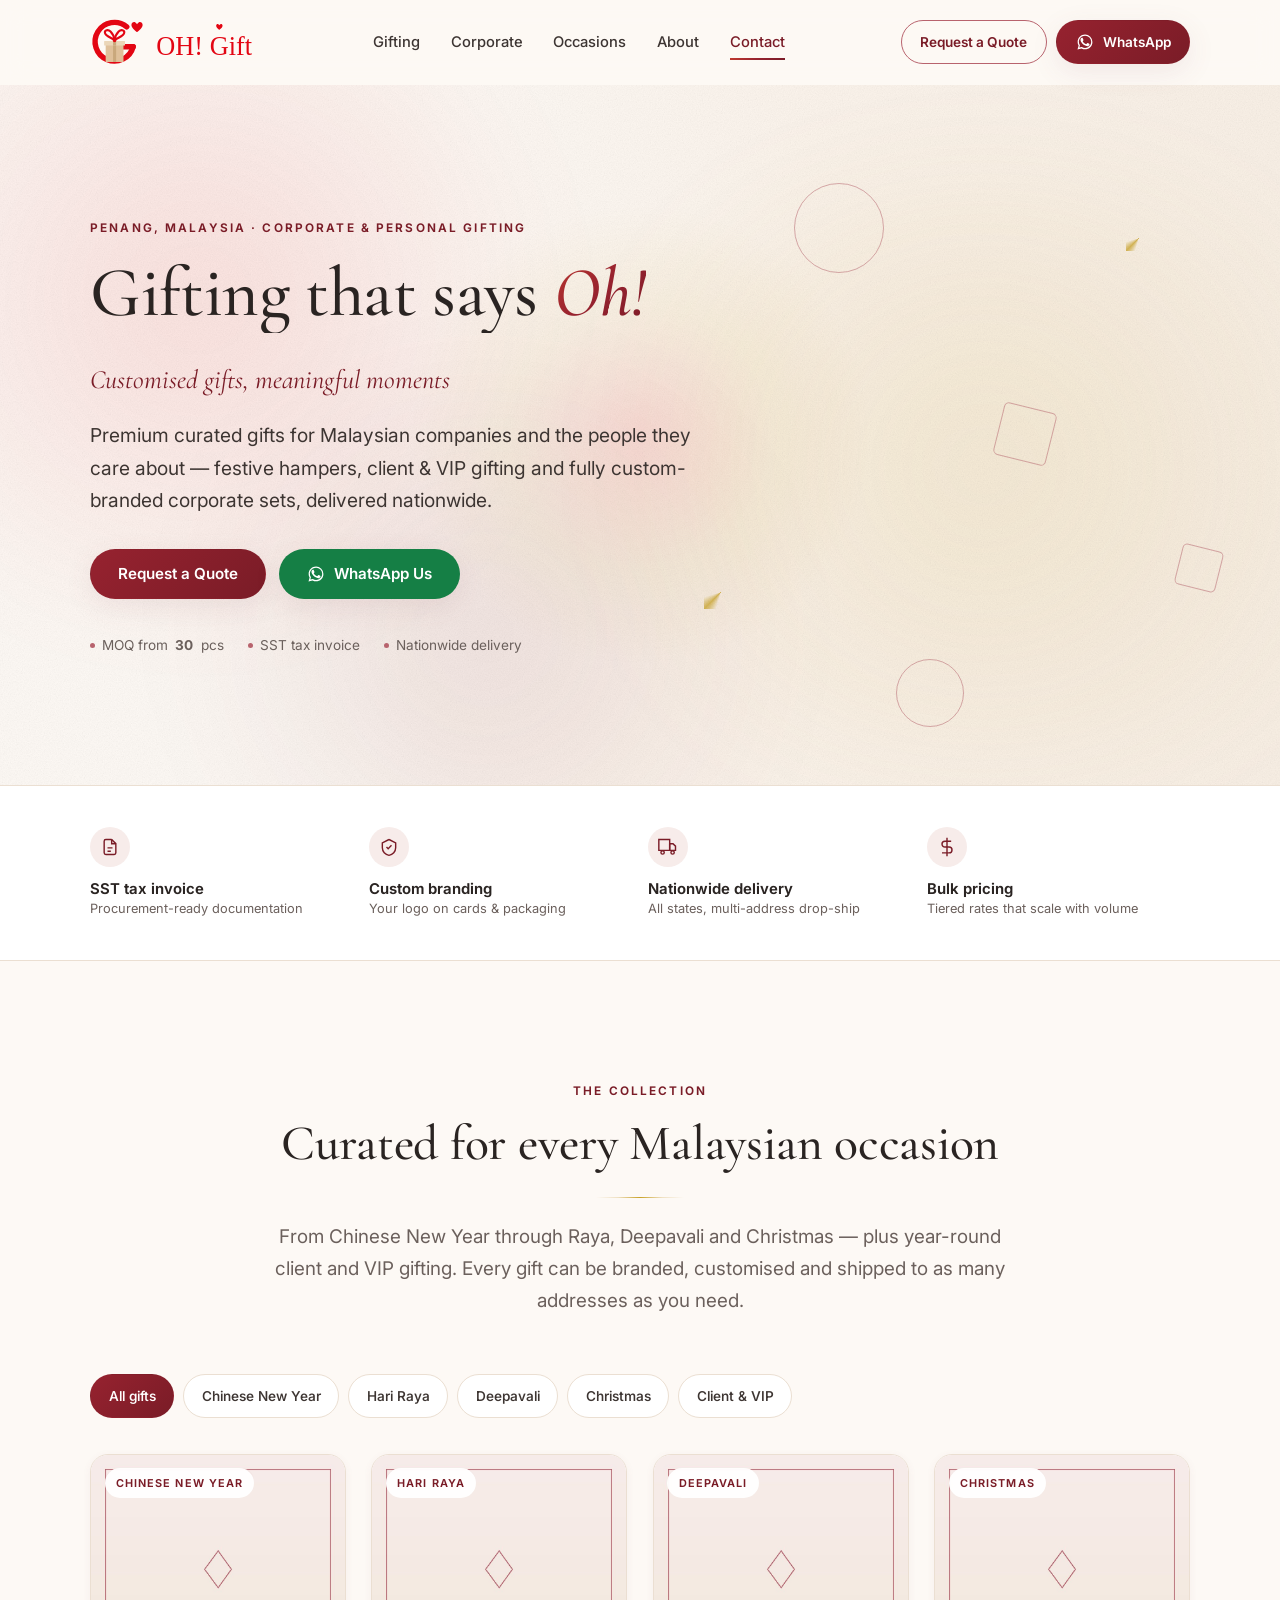
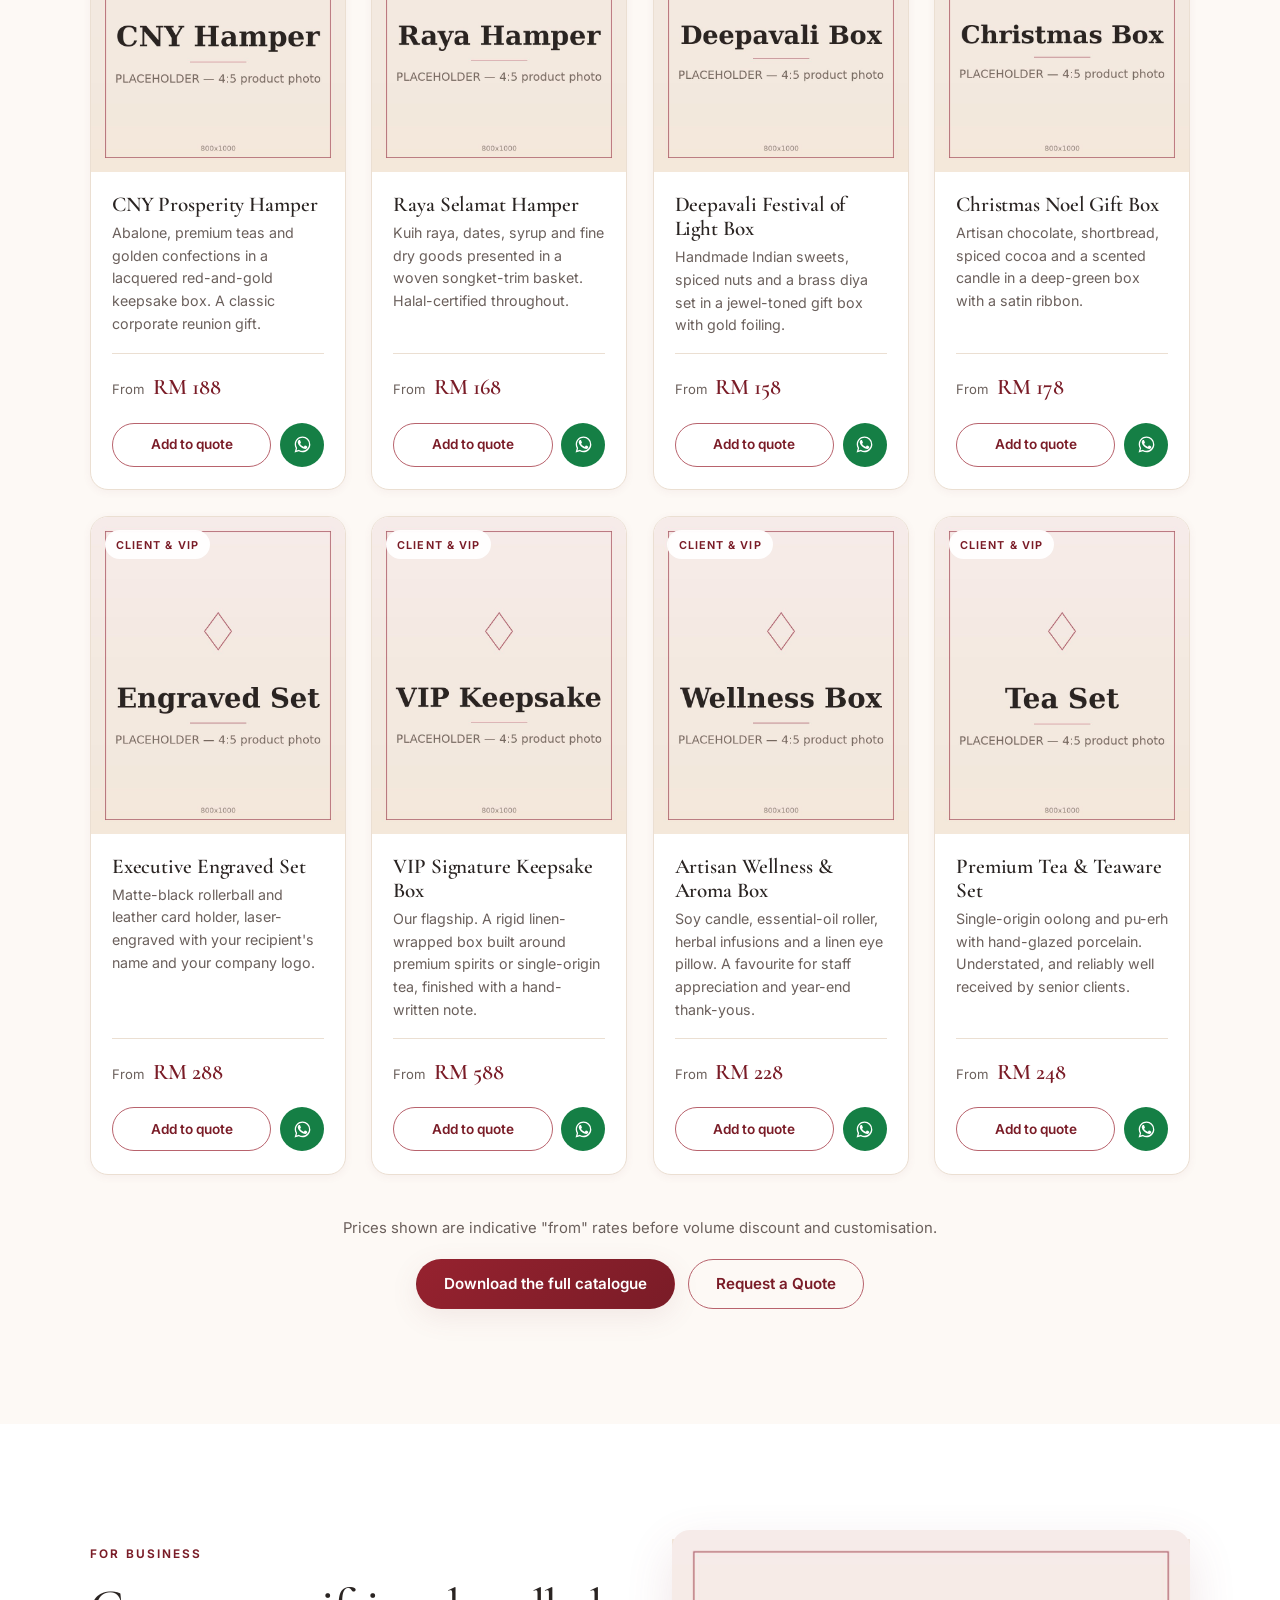
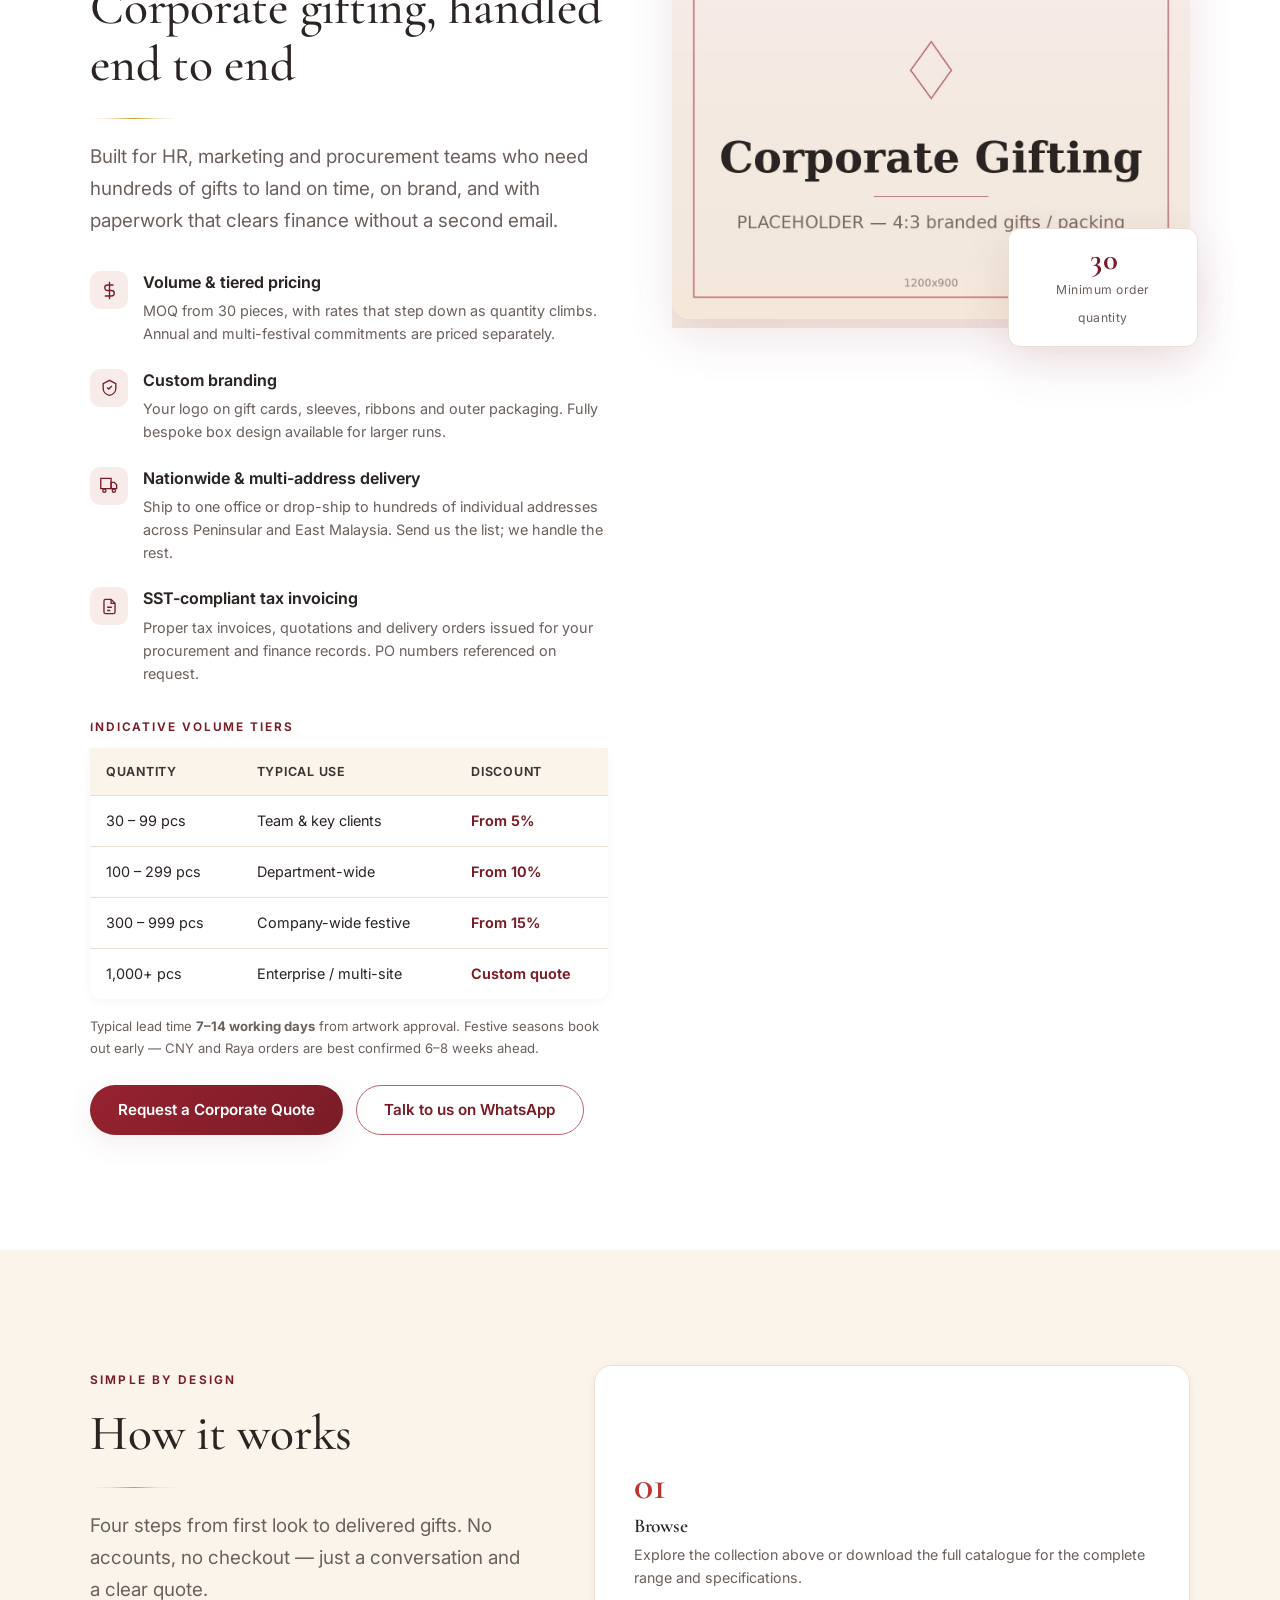
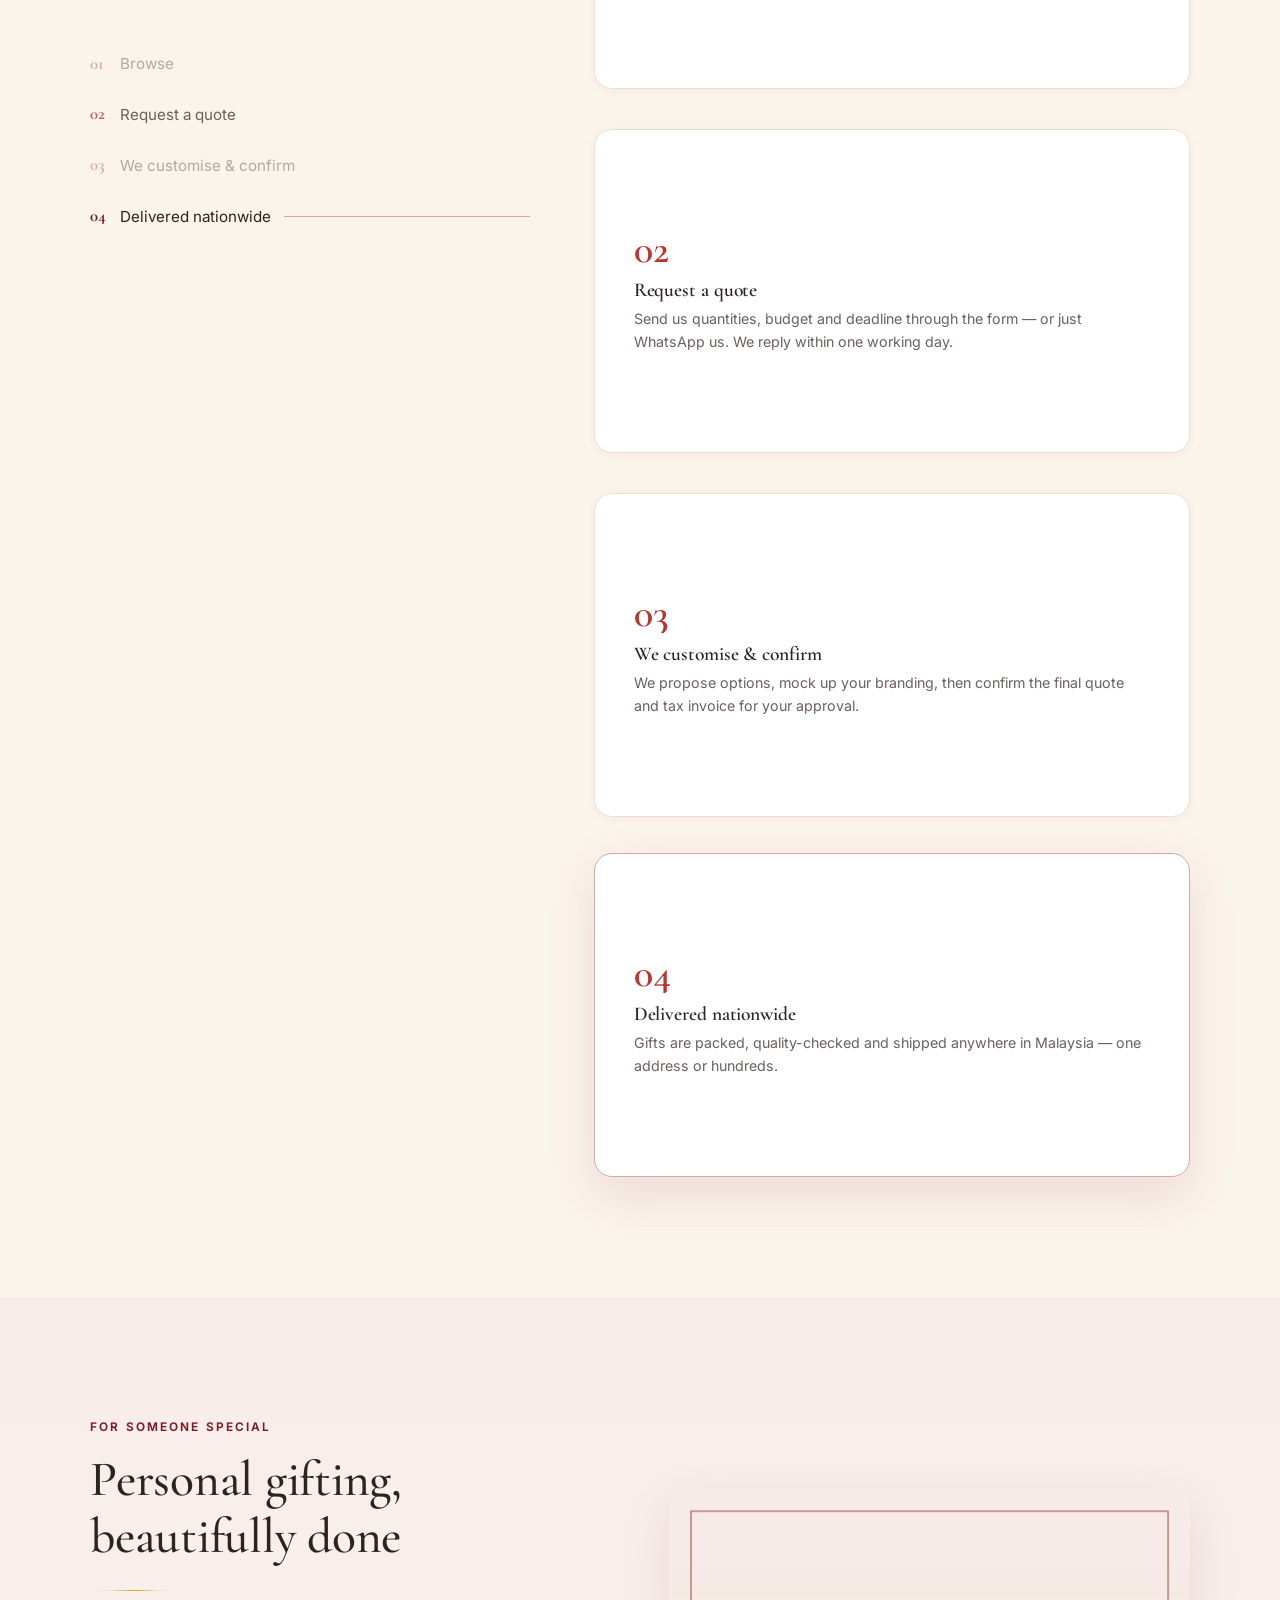
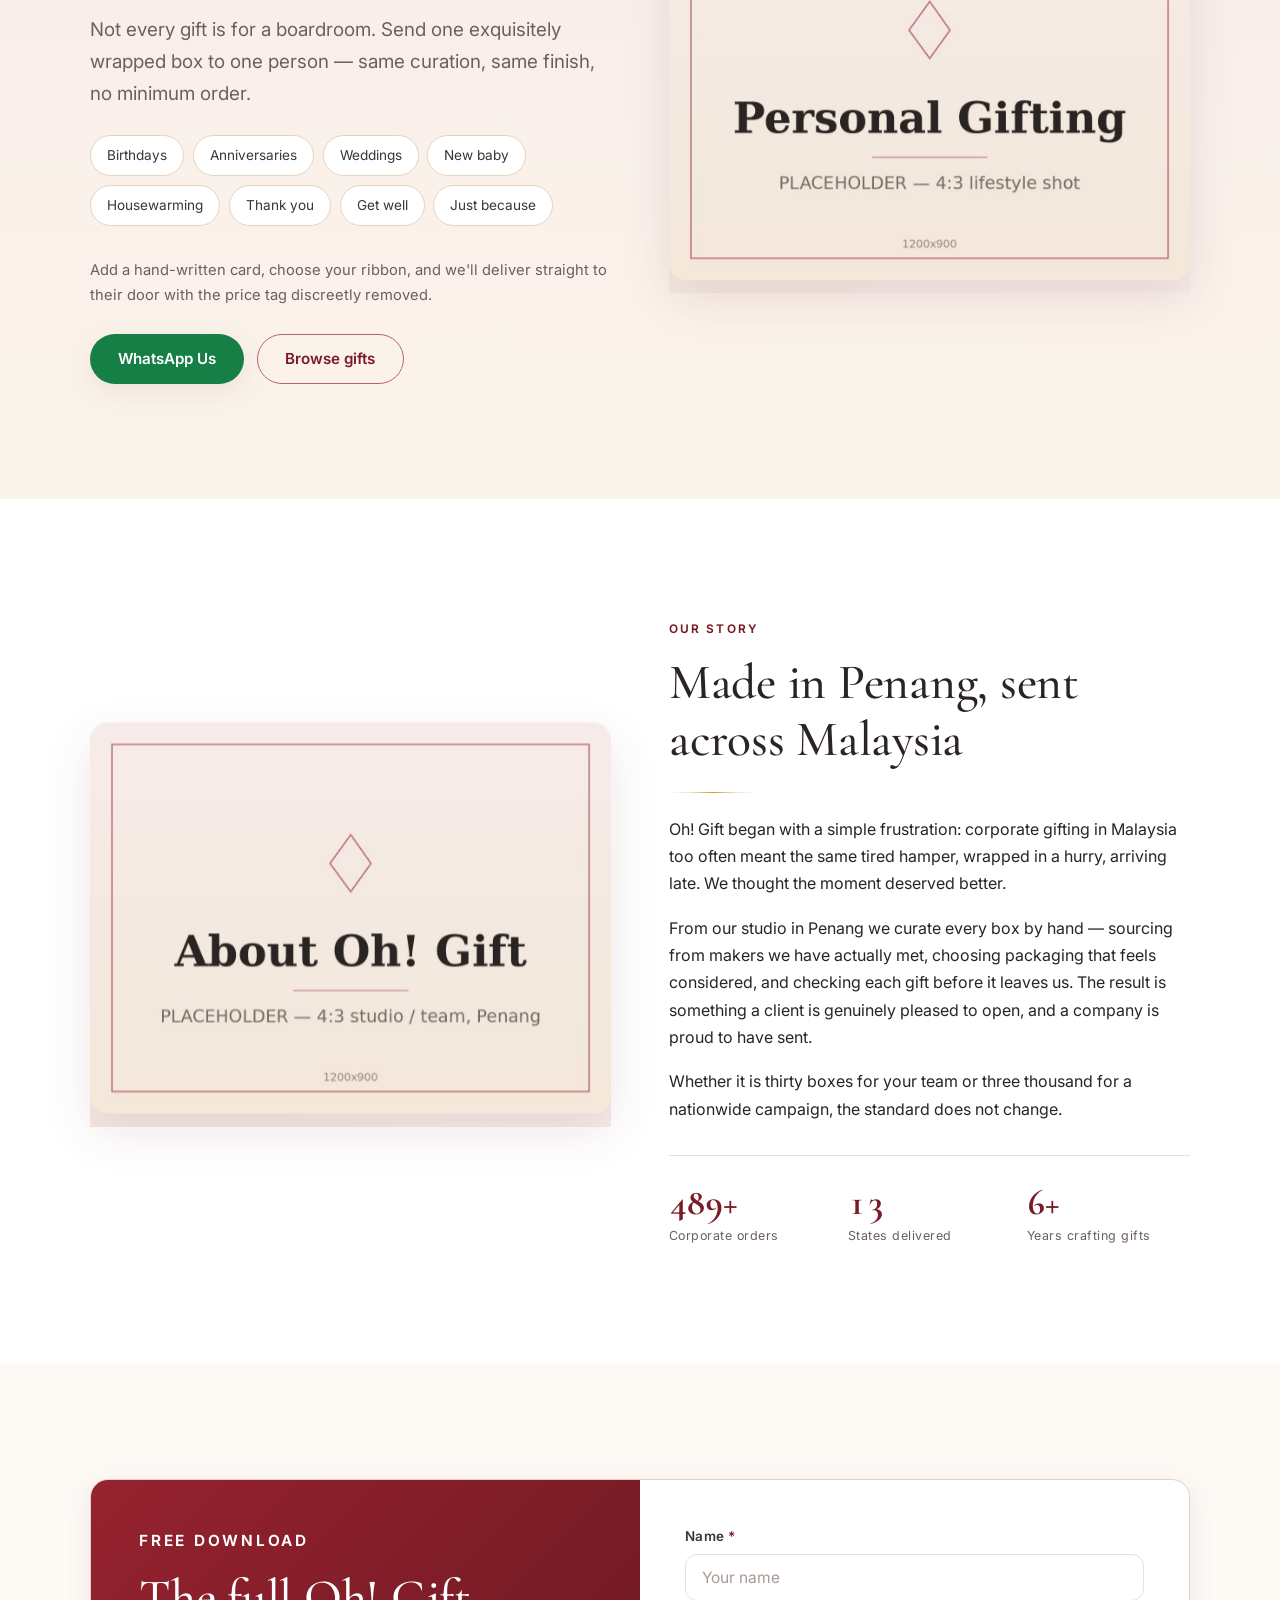
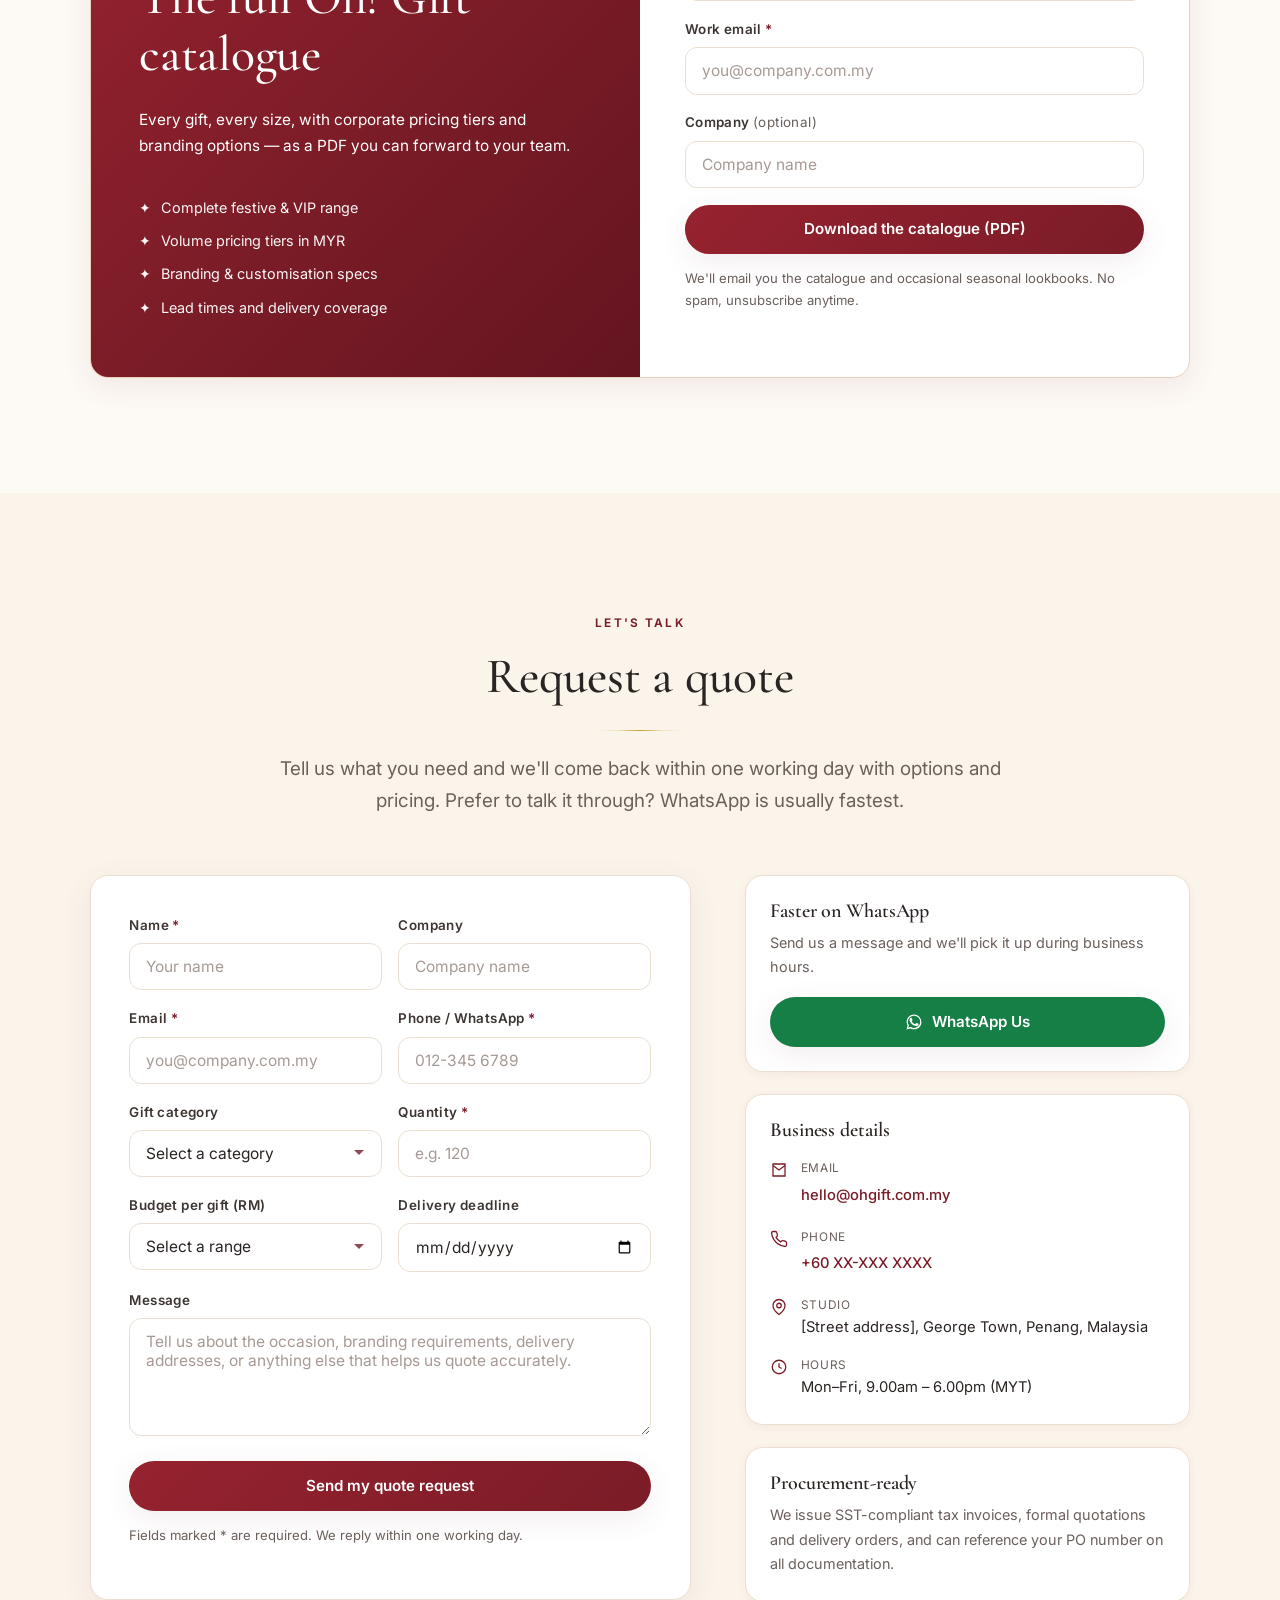
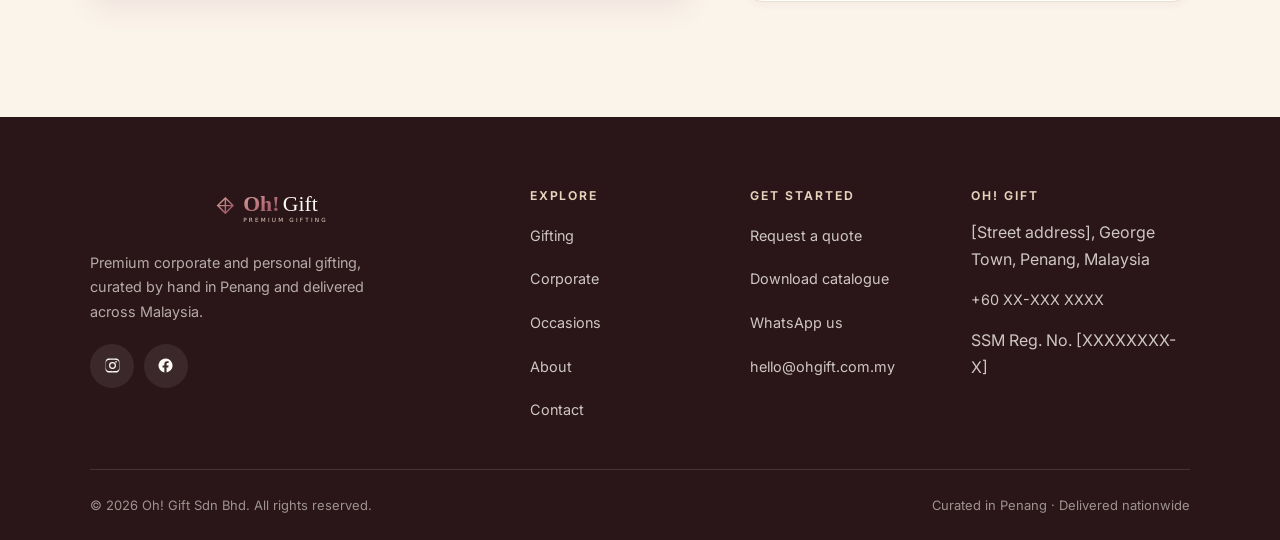
==== commit b545c041: "Rebrand to burgundy palette, add logo, build motion layer Three changes on top of the initial build." ====
--- a/index.html
+++ b/index.html
@@ -37,19 +37,30 @@
 
 <link rel="preload" as="image" href="assets/hero.jpg" fetchpriority="high">
 <link rel="stylesheet" href="css/styles.css">
+<link rel="stylesheet" href="css/motion.css">
 
 <!-- LocalBusiness / Organization JSON-LD is generated from js/site.config.js
      by js/main.js so the business details live in exactly one place. -->
 </head>
 
 <body>
+<!-- Self-dismissing: the CSS animation removes it on a timer even if JS
+     never runs, so a script failure can't trap anyone behind it. -->
+<div class="preloader" id="preloader" aria-hidden="true">
+  <div class="preloader__logo">
+    <img src="assets/logo.svg" alt="" width="863" height="259">
+    <span class="preloader__sheen"></span>
+  </div>
+</div>
+<div class="scroll-progress" id="scroll-progress" aria-hidden="true"></div>
+
 <a class="skip-link" href="#main">Skip to content</a>
 
 <!-- ============================== HEADER =============================== -->
 <header class="header" id="header">
   <div class="wrap header__inner">
     <a class="header__logo" href="#top" aria-label="Oh! Gift — home">
-      <img src="assets/logo.svg" alt="Oh! Gift" width="260" height="72">
+      <img src="assets/logo.svg" alt="Oh! Gift" width="863" height="259">
     </a>
 
     <nav class="nav" aria-label="Primary">
@@ -64,7 +75,7 @@
 
     <div class="header__cta">
       <a class="btn btn--ghost btn--sm btn--quote" href="#contact">Request a Quote</a>
-      <a class="btn btn--primary btn--sm btn--wa-rose" data-wa href="#" aria-label="Chat with Oh! Gift on WhatsApp">
+      <a class="btn btn--primary btn--sm btn--wa-brand" data-wa href="#" aria-label="Chat with Oh! Gift on WhatsApp">
         <svg viewBox="0 0 24 24" aria-hidden="true"><path d="M17.47 14.38c-.3-.15-1.76-.87-2.03-.97-.27-.1-.47-.15-.67.15-.2.3-.77.96-.94 1.16-.17.2-.35.22-.65.07-.3-.15-1.26-.46-2.4-1.48-.89-.79-1.49-1.76-1.66-2.06-.17-.3-.02-.46.13-.61.14-.13.3-.35.45-.52.15-.17.2-.3.3-.5.1-.2.05-.37-.02-.52-.08-.15-.67-1.61-.92-2.21-.24-.58-.49-.5-.67-.51h-.57c-.2 0-.52.07-.79.37-.27.3-1.04 1.02-1.04 2.48 0 1.46 1.06 2.88 1.21 3.08.15.2 2.09 3.2 5.07 4.49.71.3 1.26.49 1.69.63.71.22 1.36.19 1.87.12.57-.09 1.76-.72 2-1.41.25-.7.25-1.29.18-1.42-.07-.13-.27-.2-.57-.35Z"/><path d="M12.04 2C6.6 2 2.18 6.42 2.18 11.86c0 1.74.46 3.44 1.32 4.94L2 22l5.36-1.4a9.8 9.8 0 0 0 4.68 1.19h.01c5.43 0 9.85-4.42 9.85-9.86A9.8 9.8 0 0 0 19 4.86 9.78 9.78 0 0 0 12.04 2Zm0 17.94h-.01a8.2 8.2 0 0 1-4.17-1.14l-.3-.18-3.1.81.83-3.02-.2-.31a8.14 8.14 0 0 1-1.25-4.34c0-4.52 3.68-8.2 8.2-8.2a8.15 8.15 0 0 1 8.19 8.2c0 4.52-3.68 8.18-8.19 8.18Z"/></svg>
         <span>WhatsApp</span>
       </a>
@@ -94,13 +105,18 @@
 <!-- =============================== HERO ================================ -->
 <section class="hero" aria-labelledby="hero-title">
   <div class="hero__media" aria-hidden="true">
-    <img src="assets/hero.jpg" alt="" width="1920" height="1080" fetchpriority="high">
-  </div>
+    <img src="assets/hero.jpg" alt="" width="1920" height="1080" fetchpriority="high" data-parallax="0.16">
+  </div>
+  <!-- drifting warm blooms, grain, floating gift shapes, cursor glow -->
+  <div class="hero__mesh" aria-hidden="true"><span></span><span></span><span></span></div>
+  <div class="hero__floaters" aria-hidden="true"></div>
+  <div class="hero__grain" aria-hidden="true"></div>
+  <div class="hero__spotlight" aria-hidden="true"></div>
   <div class="wrap">
     <div class="hero__inner">
       <p class="eyebrow reveal">Penang, Malaysia · Corporate &amp; Personal Gifting</p>
       <h1 class="reveal d1" id="hero-title">Gifting that says <span class="oh">Oh!</span></h1>
-      <p class="hero__tagline reveal d1" data-tagline>Gifts worth an Oh!</p>
+      <p class="hero__tagline reveal d1" data-tagline>Customised gifts, meaningful moments</p>
       <p class="hero__lede reveal d2">
         Premium curated gifts for Malaysian companies and the people they care about —
         festive hampers, client &amp; VIP gifting and fully custom-branded corporate sets,
@@ -342,7 +358,7 @@
   <div class="wrap">
     <div class="corp">
       <div class="corp__media reveal">
-        <img src="assets/corporate.jpg" alt="Custom-branded corporate gift boxes being prepared for a Malaysian company order" width="1200" height="900" loading="lazy" decoding="async">
+        <img src="assets/corporate.jpg" data-parallax="0.10" alt="Custom-branded corporate gift boxes being prepared for a Malaysian company order" width="1200" height="900" loading="lazy" decoding="async">
         <div class="corp__badge">
           <strong data-moq>30</strong>
           <span>Minimum order quantity</span>
@@ -418,29 +434,38 @@
 <!-- ============================ HOW IT WORKS =========================== -->
 <section class="section section--warm" id="how" aria-labelledby="how-title">
   <div class="wrap">
-    <div class="section-head section-head--center reveal">
-      <p class="eyebrow">Simple by design</p>
-      <h2 id="how-title">How it works</h2>
-      <hr class="divider divider--short">
-      <p class="lede">Four steps from first look to delivered gifts. No accounts, no checkout — just a conversation and a clear quote.</p>
-    </div>
-
-    <div class="steps">
-      <div class="step reveal">
+    <div class="how">
+      <div class="how__aside reveal">
+        <p class="eyebrow">Simple by design</p>
+        <h2 id="how-title">How it works</h2>
+        <hr class="divider divider--short">
+        <p class="lede">Four steps from first look to delivered gifts. No accounts, no checkout — just a conversation and a clear quote.</p>
+        <!-- progress rail: highlights the step you're currently reading -->
+        <ol class="how__rail" aria-hidden="true">
+          <li><b>01</b> Browse</li>
+          <li><b>02</b> Request a quote</li>
+          <li><b>03</b> We customise &amp; confirm</li>
+          <li><b>04</b> Delivered nationwide</li>
+        </ol>
+      </div>
+
+      <div class="how__steps">
+      <article class="step reveal">
         <h3>Browse</h3>
         <p>Explore the collection above or download the full catalogue for the complete range and specifications.</p>
-      </div>
-      <div class="step reveal d1">
+      </article>
+      <article class="step reveal d1">
         <h3>Request a quote</h3>
         <p>Send us quantities, budget and deadline through the form — or just WhatsApp us. We reply within one working day.</p>
-      </div>
-      <div class="step reveal d2">
+      </article>
+      <article class="step reveal d2">
         <h3>We customise &amp; confirm</h3>
         <p>We propose options, mock up your branding, then confirm the final quote and tax invoice for your approval.</p>
-      </div>
-      <div class="step reveal d3">
+      </article>
+      <article class="step reveal d3">
         <h3>Delivered nationwide</h3>
         <p>Gifts are packed, quality-checked and shipped anywhere in Malaysia — one address or hundreds.</p>
+      </article>
       </div>
     </div>
   </div>
@@ -451,7 +476,7 @@
   <div class="wrap">
     <div class="personal">
       <div class="personal__media reveal">
-        <img src="assets/personal.jpg" alt="Personal gift box wrapped in blush paper with a rose-gold ribbon" width="1200" height="900" loading="lazy" decoding="async">
+        <img src="assets/personal.jpg" data-parallax="0.10" alt="Personal gift box wrapped in blush paper with a red satin ribbon" width="1200" height="900" loading="lazy" decoding="async">
       </div>
       <div class="reveal d1">
         <p class="eyebrow">For someone special</p>
@@ -489,7 +514,7 @@
   <div class="wrap">
     <div class="about">
       <div class="about__media reveal">
-        <img src="assets/about.jpg" alt="The Oh! Gift studio in Penang, where each gift is curated and packed by hand" width="1200" height="900" loading="lazy" decoding="async">
+        <img src="assets/about.jpg" data-parallax="0.10" alt="The Oh! Gift studio in Penang, where each gift is curated and packed by hand" width="1200" height="900" loading="lazy" decoding="async">
       </div>
       <div class="reveal d1">
         <p class="eyebrow">Our story</p>
@@ -512,10 +537,12 @@
           campaign, the standard does not change.
         </p>
 
+        <!-- data-count drives the count-up; the text inside is the fallback
+             shown when motion is reduced or JS is off. Keep them in sync. -->
         <div class="stats">
-          <div><strong>2019</strong><span>Founded in Penang</span></div><!-- TODO -->
-          <div><strong>500+</strong><span>Corporate orders</span></div><!-- TODO -->
-          <div><strong>13</strong><span>States delivered</span></div>
+          <div><strong data-count="500" data-suffix="+">500+</strong><span>Corporate orders</span></div><!-- TODO -->
+          <div><strong data-count="13">13</strong><span>States delivered</span></div>
+          <div><strong data-count="6" data-suffix="+">6+</strong><span>Years crafting gifts</span></div><!-- TODO -->
         </div>
       </div>
     </div>
@@ -701,7 +728,7 @@
   <div class="wrap">
     <div class="footer__top">
       <div class="footer__brand">
-        <img src="assets/logo-light.svg" alt="Oh! Gift" width="260" height="72">
+        <img src="assets/logo-light.svg" alt="Oh! Gift" width="863" height="259">
         <p>Premium corporate and personal gifting, curated by hand in Penang and delivered across Malaysia.</p>
         <div class="socials" data-socials></div>
       </div>
@@ -748,9 +775,11 @@
 <a class="wa-float" id="wa-float" data-wa href="#" aria-label="Chat with Oh! Gift on WhatsApp">
   <svg viewBox="0 0 24 24" aria-hidden="true"><path d="M12.04 2C6.6 2 2.18 6.42 2.18 11.86c0 1.74.46 3.44 1.32 4.94L2 22l5.36-1.4a9.8 9.8 0 0 0 4.68 1.19h.01c5.43 0 9.85-4.42 9.85-9.86A9.8 9.8 0 0 0 19 4.86 9.78 9.78 0 0 0 12.04 2Zm0 17.94h-.01a8.2 8.2 0 0 1-4.17-1.14l-.3-.18-3.1.81.83-3.02-.2-.31a8.14 8.14 0 0 1-1.25-4.34c0-4.52 3.68-8.2 8.2-8.2a8.15 8.15 0 0 1 8.19 8.2c0 4.52-3.68 8.18-8.19 8.18Zm5.43-5.56c-.3-.15-1.76-.87-2.03-.97-.27-.1-.47-.15-.67.15-.2.3-.77.96-.94 1.16-.17.2-.35.22-.65.07-.3-.15-1.26-.46-2.4-1.48-.89-.79-1.49-1.76-1.66-2.06-.17-.3-.02-.46.13-.61.14-.13.3-.35.45-.52.15-.17.2-.3.3-.5.1-.2.05-.37-.02-.52-.08-.15-.67-1.61-.92-2.21-.24-.58-.49-.5-.67-.51h-.57c-.2 0-.52.07-.79.37-.27.3-1.04 1.02-1.04 2.48 0 1.46 1.06 2.88 1.21 3.08.15.2 2.09 3.2 5.07 4.49.71.3 1.26.49 1.69.63.71.22 1.36.19 1.87.12.57-.09 1.76-.72 2-1.41.25-.7.25-1.29.18-1.42-.07-.13-.27-.2-.57-.35Z"/></svg>
   <span class="wa-float__label">WhatsApp</span>
+  <span class="wa-float__tip" aria-hidden="true">Chat with us — we usually reply fast</span>
 </a>
 
 <script src="js/site.config.js"></script>
 <script src="js/main.js"></script>
+<script src="js/motion.js"></script>
 </body>
 </html>
--- a/css/styles.css
+++ b/css/styles.css
@@ -9,32 +9,40 @@
 
 /* ------------------------------ 1. TOKENS ------------------------------- */
 :root {
-  /* Brand — TODO: swap --rose for your exact rose-gold hex.
-     --rose-deep is the accessible text/button shade; if you change --rose,
-     darken --rose-deep to keep at least 4.5:1 contrast on cream.            */
-  --rose:        #B76E79;
-  --rose-deep:   #8E4A56;
-  --rose-mid:    #A85B67;
-  --rose-soft:   #D9A7A0;
-  --rose-tint:   #F7E8E6;
-
-  --champagne:   #E8D5C4;
-  --champagne-l: #F3E7DB;
+  /* Brand — deep burgundy for the site, with the bright logo red kept as a
+     small accent. --brand is the accessible text/button shade (9.8:1 on
+     cream); --brand-light and --brand-pale are DECORATIVE only (borders,
+     gradients) and must never carry small text.                            */
+  --brand:       #7A1C27;   /* text, links, buttons        9.84:1 on cream */
+  --brand-mid:   #96222F;   /* button gradient, hover      8.18:1 vs white */
+  --brand-light: #B8636D;   /* decorative borders                          */
+  --brand-pale:  #D9A6AB;   /* decorative, soft edges                      */
+  --brand-tint:  #F7ECEA;   /* icon circles, soft section wash             */
+  --brand-red:   #E30613;   /* THE LOGO RED — accents only, never a wash   */
+
+  --kraft:       #DFC09A;   /* the tan from the logo's gift box            */
+  --gold:        #C9A227;   /* metallic thread for dividers (decorative)   */
+
+  --champagne:   #E7D3BC;
+  --champagne-l: #F3E8DA;
   --cream:       #FDF9F5;
-  --cream-warm:  #FBF3EC;
+  --cream-warm:  #FBF4EB;
   --white:       #FFFFFF;
 
   --ink:         #2A2422;
   --ink-soft:    #3D3532;
+  --footer-bg:   #2A1618;
   --muted:       #6B605C;
-  --line:        #EADDD3;
-
-  --gold-grad:   linear-gradient(135deg, #D9A7A0 0%, #B76E79 48%, #C9927F 100%);
-  /* deeper variant — used wherever WHITE text sits on the gradient, so it
-     stays above 4.5:1 contrast. --gold-grad is decorative only. */
-  --gold-grad-deep: linear-gradient(135deg, #A85B67 0%, #8E4A56 52%, #78404B 100%);
-  --btn-grad:    linear-gradient(135deg, #A85B67 0%, #8E4A56 100%);
-  --metal-line:  linear-gradient(90deg, transparent, var(--rose-soft), var(--rose), var(--rose-soft), transparent);
+  --line:        #EBDFD2;
+
+  /* red-to-wine, for the playful display bits (hero "Oh!", step numerals).
+     Lightest stop is 5.43:1 on white, so it stays readable.               */
+  --brand-grad:  linear-gradient(135deg, #C0392F 0%, #96222F 50%, #7A1C27 100%);
+  /* deeper variant — wherever WHITE text sits on the gradient. Every stop
+     clears 8:1 against white.                                              */
+  --brand-grad-deep: linear-gradient(135deg, #96222F 0%, #7A1C27 52%, #641520 100%);
+  --btn-grad:    linear-gradient(135deg, #96222F 0%, #7A1C27 100%);
+  --metal-line:  linear-gradient(90deg, transparent, #EFE0C2, var(--gold), #EFE0C2, transparent);
 
   --font-serif:  "Cormorant Garamond", "Playfair Display", Georgia, "Times New Roman", serif;
   --font-sans:   "Inter", "Manrope", -apple-system, BlinkMacSystemFont, "Segoe UI", Roboto, sans-serif;
@@ -83,18 +91,23 @@
 
 img, svg, video { max-width: 100%; height: auto; display: block; }
 
-a { color: var(--rose-deep); text-decoration-thickness: 1px; text-underline-offset: 3px; }
-a:hover { color: var(--rose-mid); }
+/* The hidden attribute must win over any author `display` rule. Without this,
+   `.gift-card { display: flex }` beats the UA stylesheet and filtered-out
+   cards stay on screen. */
+[hidden] { display: none !important; }
+
+a { color: var(--brand); text-decoration-thickness: 1px; text-underline-offset: 3px; }
+a:hover { color: var(--brand-mid); }
 
 :focus-visible {
-  outline: 3px solid var(--rose-deep);
+  outline: 3px solid var(--brand);
   outline-offset: 3px;
   border-radius: 4px;
 }
 
 .skip-link {
   position: absolute; left: 50%; top: 0; transform: translate(-50%, -120%);
-  background: var(--rose-deep); color: #fff; padding: .7rem 1.2rem;
+  background: var(--brand); color: #fff; padding: .7rem 1.2rem;
   border-radius: 0 0 10px 10px; z-index: 200; font-weight: 600; text-decoration: none;
   transition: transform .2s ease;
 }
@@ -110,7 +123,7 @@
 .section--cream { background: var(--cream); }
 .section--white { background: var(--white); }
 .section--warm  { background: var(--cream-warm); }
-.section--tint  { background: linear-gradient(180deg, var(--rose-tint) 0%, var(--cream-warm) 100%); }
+.section--tint  { background: linear-gradient(180deg, var(--brand-tint) 0%, var(--cream-warm) 100%); }
 
 /* --------------------------- 3. TYPOGRAPHY ------------------------------ */
 h1, h2, h3, h4 {
@@ -135,7 +148,7 @@
   font-weight: 650;
   letter-spacing: .18em;
   text-transform: uppercase;
-  color: var(--rose-deep);
+  color: var(--brand);
   margin-bottom: .9rem;
 }
 .lede { font-size: clamp(1.03rem, 1.8vw, 1.18rem); color: var(--muted); max-width: 62ch; }
@@ -147,7 +160,7 @@
 .divider--short { width: 88px; margin: 1.4rem 0; }
 .section-head--center .divider--short { margin-inline: auto; }
 
-.accent { color: var(--rose-deep); }
+.accent { color: var(--brand); }
 .serif-accent { font-family: var(--font-serif); font-style: italic; }
 
 /* ------------------------- 4. BUTTONS & FORMS --------------------------- */
@@ -167,15 +180,15 @@
 .btn--primary { background: var(--btn-grad); color: #fff; box-shadow: var(--shadow-md); }
 .btn--primary:hover { color: #fff; box-shadow: var(--shadow-lg); }
 
-.btn--ghost { background: transparent; color: var(--rose-deep); border-color: var(--rose); }
-.btn--ghost:hover { background: var(--rose-tint); color: var(--rose-deep); }
-
-.btn--light { background: var(--white); color: var(--rose-deep); box-shadow: var(--shadow-md); }
-.btn--light:hover { color: var(--rose-deep); }
+.btn--ghost { background: transparent; color: var(--brand); border-color: var(--brand-light); }
+.btn--ghost:hover { background: var(--brand-tint); color: var(--brand); }
+
+.btn--light { background: var(--white); color: var(--brand); box-shadow: var(--shadow-md); }
+.btn--light:hover { color: var(--brand); }
 
 .btn--wa { background: var(--wa-green); color: #fff; box-shadow: var(--shadow-md); }
 .btn--wa:hover { background: var(--wa-green-dark); color: #fff; }
-.btn--wa svg, .btn--wa-rose svg { width: 18px; height: 18px; fill: currentColor; }
+.btn--wa svg, .btn--wa-brand svg { width: 18px; height: 18px; fill: currentColor; }
 
 .btn--sm { padding: .62rem 1.15rem; font-size: .85rem; min-height: 44px; }
 .btn--block { width: 100%; }
@@ -187,7 +200,7 @@
   display: block; font-size: .84rem; font-weight: 600;
   letter-spacing: .03em; color: var(--ink-soft); margin-bottom: .4rem;
 }
-.field .req { color: var(--rose-deep); }
+.field .req { color: var(--brand); }
 .field input, .field select, .field textarea {
   width: 100%;
   font-family: var(--font-sans); font-size: .97rem; color: var(--ink);
@@ -204,7 +217,7 @@
   padding-right: 2.6rem;
 }
 .field input:focus, .field select:focus, .field textarea:focus {
-  outline: none; border-color: var(--rose);
+  outline: none; border-color: var(--brand-light);
   box-shadow: 0 0 0 3px rgba(183, 110, 121, .16);
 }
 .field input::placeholder, .field textarea::placeholder { color: #A79A94; }
@@ -218,7 +231,7 @@
 .form-status.is-visible { display: block; }
 .form-status.is-ok   { background: #E8F5EC; color: #1B6E3C; border: 1px solid #BFE2CC; }
 .form-status.is-err  { background: #FCEBEC; color: #9B2C36; border: 1px solid #F2C9CC; }
-.form-status.is-busy { background: var(--rose-tint); color: var(--rose-deep); border: 1px solid var(--champagne); }
+.form-status.is-busy { background: var(--brand-tint); color: var(--brand); border: 1px solid var(--champagne); }
 
 /* ---------------------------- 5. HEADER / NAV --------------------------- */
 .header {
@@ -248,10 +261,10 @@
 }
 .nav a::after {
   content: ""; position: absolute; left: 0; right: 0; bottom: -2px; height: 1.5px;
-  background: var(--gold-grad); transform: scaleX(0); transform-origin: left;
+  background: var(--brand-grad); transform: scaleX(0); transform-origin: left;
   transition: transform .25s ease;
 }
-.nav a:hover, .nav a[aria-current="true"] { color: var(--rose-deep); }
+.nav a:hover, .nav a[aria-current="true"] { color: var(--brand); }
 .nav a:hover::after, .nav a[aria-current="true"]::after { transform: scaleX(1); }
 
 .header__cta { display: flex; align-items: center; gap: .6rem; }
@@ -285,7 +298,7 @@
   display: block; padding: 1.05rem 0;
   font-family: var(--font-serif); font-size: 1.55rem; color: var(--ink); text-decoration: none;
 }
-.mobile-nav a:hover { color: var(--rose-deep); }
+.mobile-nav a:hover { color: var(--brand); }
 .mobile-nav .btn { width: 100%; margin-bottom: .7rem; }
 body.nav-open { overflow: hidden; }
 
@@ -307,13 +320,13 @@
 .hero h1 { margin-bottom: .35em; }
 .hero h1 .oh {
   font-style: italic;
-  background: var(--gold-grad); -webkit-background-clip: text; background-clip: text;
-  -webkit-text-fill-color: transparent; color: var(--rose);
+  background: var(--brand-grad); -webkit-background-clip: text; background-clip: text;
+  -webkit-text-fill-color: transparent; color: var(--brand-light);
 }
 .hero__tagline {
   font-family: var(--font-serif); font-style: italic;
   font-size: clamp(1.2rem, 2.6vw, 1.65rem);
-  color: var(--rose-deep); margin-bottom: 1rem;
+  color: var(--brand); margin-bottom: 1rem;
 }
 .hero__lede { font-size: clamp(1.03rem, 1.9vw, 1.2rem); color: var(--ink-soft); max-width: 40rem; margin-bottom: 2rem; }
 .hero__meta {
@@ -322,7 +335,7 @@
 }
 .hero__meta span { display: inline-flex; align-items: center; gap: .45rem; }
 .hero__meta span::before {
-  content: ""; width: 5px; height: 5px; border-radius: 50%; background: var(--rose); flex-shrink: 0;
+  content: ""; width: 5px; height: 5px; border-radius: 50%; background: var(--brand-light); flex-shrink: 0;
 }
 
 /* On narrow screens the hero copy spans the full width, so the overlay has to
@@ -341,9 +354,9 @@
 .trust__item { display: flex; align-items: flex-start; gap: .75rem; }
 .trust__icon {
   flex-shrink: 0; width: 40px; height: 40px; border-radius: 50%;
-  background: var(--rose-tint); display: grid; place-items: center;
-}
-.trust__icon svg { width: 20px; height: 20px; stroke: var(--rose-deep); fill: none; stroke-width: 1.7; }
+  background: var(--brand-tint); display: grid; place-items: center;
+}
+.trust__icon svg { width: 20px; height: 20px; stroke: var(--brand); fill: none; stroke-width: 1.7; }
 .trust__text strong { display: block; font-size: .93rem; font-weight: 650; line-height: 1.35; }
 .trust__text span   { font-size: .8rem; color: var(--muted); line-height: 1.45; display: block; }
 
@@ -356,7 +369,7 @@
   border: 1.5px solid var(--line); cursor: pointer;
   transition: all .18s ease;
 }
-.filter:hover { border-color: var(--rose-soft); color: var(--rose-deep); }
+.filter:hover { border-color: var(--brand-pale); color: var(--brand); }
 .filter[aria-pressed="true"] { background: var(--btn-grad); border-color: transparent; color: #fff; }
 
 .gift-grid { display: grid; grid-template-columns: 1fr; gap: 1.6rem; }
@@ -367,13 +380,13 @@
   display: flex; flex-direction: column;
   transition: transform .3s ease, box-shadow .3s ease, border-color .3s ease;
 }
-.gift-card:hover { transform: translateY(-5px); box-shadow: var(--shadow-lg); border-color: var(--rose-soft); }
+.gift-card:hover { transform: translateY(-5px); box-shadow: var(--shadow-lg); border-color: var(--brand-pale); }
 .gift-card__media { position: relative; aspect-ratio: 4 / 5; overflow: hidden; background: var(--champagne-l); }
 .gift-card__media img { width: 100%; height: 100%; object-fit: cover; transition: transform .5s ease; }
 .gift-card:hover .gift-card__media img { transform: scale(1.045); }
 .gift-card__tag {
   position: absolute; top: .85rem; left: .85rem;
-  background: rgba(255,255,255,.94); color: var(--rose-deep);
+  background: rgba(255,255,255,.94); color: var(--brand);
   font-size: .68rem; font-weight: 650; letter-spacing: .1em; text-transform: uppercase;
   padding: .34rem .7rem; border-radius: var(--radius-pill); backdrop-filter: blur(4px);
 }
@@ -386,7 +399,7 @@
 }
 .gift-card__price strong {
   font-family: var(--font-serif); font-size: 1.4rem; font-weight: 600;
-  color: var(--rose-deep); margin-left: .3rem;
+  color: var(--brand); margin-left: .3rem;
 }
 .gift-card__actions { display: grid; grid-template-columns: 1fr auto; gap: .55rem; }
 .gift-card__actions .btn { padding-inline: 1rem; }
@@ -411,16 +424,16 @@
   padding: 1rem 1.3rem; box-shadow: var(--shadow-lg); border: 1px solid var(--line);
   text-align: center; max-width: 190px;
 }
-.corp__badge strong { display: block; font-family: var(--font-serif); font-size: 1.9rem; color: var(--rose-deep); line-height: 1; }
+.corp__badge strong { display: block; font-family: var(--font-serif); font-size: 1.9rem; color: var(--brand); line-height: 1; }
 .corp__badge span { font-size: .76rem; color: var(--muted); letter-spacing: .04em; }
 
 .feature-list { list-style: none; margin: 0 0 2rem; padding: 0; display: grid; gap: 1.35rem; }
 .feature-list li { display: flex; gap: .95rem; align-items: flex-start; }
 .feature-list .fi {
   flex-shrink: 0; width: 38px; height: 38px; border-radius: 10px;
-  background: var(--rose-tint); display: grid; place-items: center; margin-top: 2px;
-}
-.feature-list .fi svg { width: 19px; height: 19px; stroke: var(--rose-deep); fill: none; stroke-width: 1.7; }
+  background: var(--brand-tint); display: grid; place-items: center; margin-top: 2px;
+}
+.feature-list .fi svg { width: 19px; height: 19px; stroke: var(--brand); fill: none; stroke-width: 1.7; }
 .feature-list strong { display: block; font-size: 1rem; font-weight: 650; margin-bottom: .18rem; }
 .feature-list p { font-size: .9rem; color: var(--muted); line-height: 1.6; margin: 0; }
 
@@ -431,22 +444,22 @@
 }
 .tier-table caption {
   caption-side: top; text-align: left; font-size: .74rem; font-weight: 650;
-  letter-spacing: .16em; text-transform: uppercase; color: var(--rose-deep); padding-bottom: .7rem;
+  letter-spacing: .16em; text-transform: uppercase; color: var(--brand); padding-bottom: .7rem;
 }
 .tier-table th, .tier-table td { padding: .8rem 1rem; text-align: left; border-bottom: 1px solid var(--line); }
 .tier-table thead th { background: var(--cream-warm); font-weight: 650; font-size: .78rem; letter-spacing: .06em; text-transform: uppercase; color: var(--ink-soft); }
 .tier-table tbody tr:last-child td { border-bottom: 0; }
-.tier-table td:last-child { color: var(--rose-deep); font-weight: 650; }
+.tier-table td:last-child { color: var(--brand); font-weight: 650; }
 
 /* --------------------------- 10. HOW IT WORKS --------------------------- */
-.steps { display: grid; gap: 1.6rem; counter-reset: step; }
+.how__steps { counter-reset: step; }   /* layout lives in motion.css */
 .step { position: relative; padding: 1.9rem 1.5rem 1.6rem; background: var(--white);
         border: 1px solid var(--line); border-radius: var(--radius); box-shadow: var(--shadow-sm); }
 .step::before {
   counter-increment: step; content: counter(step, decimal-leading-zero);
   font-family: var(--font-serif); font-size: 2.5rem; line-height: 1;
-  background: var(--gold-grad); -webkit-background-clip: text; background-clip: text;
-  -webkit-text-fill-color: transparent; color: var(--rose);
+  background: var(--brand-grad); -webkit-background-clip: text; background-clip: text;
+  -webkit-text-fill-color: transparent; color: var(--brand-light);
   display: block; margin-bottom: .6rem; font-weight: 600;
 }
 .step h3 { font-size: 1.22rem; margin-bottom: .4rem; }
@@ -468,7 +481,7 @@
          padding-top: 1.8rem; border-top: 1px solid var(--line); }
 .stats div strong {
   display: block; font-family: var(--font-serif); font-size: clamp(1.7rem, 4vw, 2.3rem);
-  color: var(--rose-deep); line-height: 1;
+  color: var(--brand); line-height: 1;
 }
 .stats div span { font-size: .78rem; color: var(--muted); letter-spacing: .04em; }
 
@@ -479,7 +492,7 @@
   display: grid; gap: 0;
 }
 .download__aside {
-  background: var(--gold-grad-deep); color: #fff; padding: clamp(2rem, 5vw, 3rem);
+  background: var(--brand-grad-deep); color: #fff; padding: clamp(2rem, 5vw, 3rem);
   display: flex; flex-direction: column; justify-content: center;
 }
 .download__aside h2 { color: #fff; }
@@ -505,14 +518,14 @@
 .contact-card p { font-size: .9rem; color: var(--muted); }
 .contact-list { list-style: none; margin: 0; padding: 0; display: grid; gap: .9rem; }
 .contact-list li { display: flex; gap: .8rem; align-items: flex-start; font-size: .92rem; }
-.contact-list svg { width: 18px; height: 18px; stroke: var(--rose-deep); fill: none; stroke-width: 1.7; flex-shrink: 0; margin-top: 3px; }
+.contact-list svg { width: 18px; height: 18px; stroke: var(--brand); fill: none; stroke-width: 1.7; flex-shrink: 0; margin-top: 3px; }
 .contact-list a { text-decoration: none; font-weight: 500;
                   display: inline-block; padding-block: .28rem; }
 .contact-list a:hover { text-decoration: underline; }
 .contact-list span.lbl { display: block; font-size: .74rem; color: var(--muted); letter-spacing: .05em; text-transform: uppercase; }
 
 /* ------------------------------ 15. FOOTER ------------------------------ */
-.footer { background: var(--ink); color: rgba(253,249,245,.78); padding-block: clamp(3rem, 6vw, 4.5rem) 0; }
+.footer { background: var(--footer-bg); color: rgba(253,249,245,.78); padding-block: clamp(3rem, 6vw, 4.5rem) 0; }
 .footer__top { display: grid; gap: 2.4rem; padding-bottom: 2.6rem; }
 .footer__brand img { height: 46px; margin-bottom: 1rem; }
 .footer__brand p { font-size: .9rem; color: rgba(253,249,245,.66); max-width: 34ch; }
@@ -521,13 +534,13 @@
 .footer a { color: rgba(253,249,245,.78); text-decoration: none; font-size: .9rem;
             display: inline-block; padding-block: .3rem; }
 .footer .socials a { padding: 0; }
-.footer a:hover { color: var(--rose-soft); }
+.footer a:hover { color: var(--brand-pale); }
 .socials { display: flex; gap: .6rem; margin-top: 1.2rem; }
 .socials a {
   width: 44px; height: 44px; border-radius: 50%; display: grid; place-items: center;
   background: rgba(253,249,245,.08); transition: background-color .2s ease, transform .2s ease;
 }
-.socials a:hover { background: var(--rose); transform: translateY(-2px); }
+.socials a:hover { background: var(--brand-light); transform: translateY(-2px); }
 .socials svg { width: 17px; height: 17px; fill: var(--cream); }
 .footer__bottom {
   border-top: 1px solid rgba(253,249,245,.13); padding-block: 1.5rem;
@@ -571,7 +584,6 @@
   .trust__item { flex-direction: column; }
 }
 @media (min-width: 768px) {
-  .steps { grid-template-columns: repeat(2, 1fr); }
   .download { grid-template-columns: 1fr 1fr; }
   .footer__top { grid-template-columns: 2fr 1fr 1fr; }
   .wa-float { right: 1.6rem; bottom: 1.6rem; }
@@ -584,7 +596,6 @@
   .header__cta .btn--quote { display: inline-flex; }
   .header__logo img { height: 50px; }
   .gift-grid { grid-template-columns: repeat(3, 1fr); }
-  .steps { grid-template-columns: repeat(4, 1fr); }
   .corp, .personal, .about { grid-template-columns: 1fr 1fr; }
   .corp { align-items: start; }
   .corp__media {
--- a/css/motion.css
+++ b/css/motion.css
@@ -0,0 +1,401 @@
+/* ==========================================================================
+   Oh! Gift — MOTION LAYER
+   --------------------------------------------------------------------------
+   Everything animated lives here so it can be tuned (or deleted wholesale)
+   without touching the base design in styles.css.
+
+   Two rules govern this file:
+     1. Only `transform` and `opacity` are animated. Nothing that triggers
+        layout or paint on every frame.
+     2. Every single effect has a calm fallback under `prefers-reduced-motion`,
+        collected at the bottom of this file.
+
+    1. Scroll progress      6. Card tilt / sheen    11. Form focus
+    2. Preloader            7. Filter transitions   12. Sticky how-it-works
+    3. Hero atmosphere      8. Buttons              13. Trust icon draw
+    4. Split headline       9. WhatsApp float       14. Mobile menu
+    5. Reveal + parallax   10. Divider shimmer      15. Image blur-up
+   ========================================================================== */
+
+:root {
+  --ease-out: cubic-bezier(.22, .8, .3, 1);
+  --ease-soft: cubic-bezier(.4, 0, .2, 1);
+}
+
+/* ------------------------- 1. SCROLL PROGRESS BAR ----------------------- */
+.scroll-progress {
+  position: fixed; inset: 0 0 auto 0; height: 3px; z-index: 300;
+  background: linear-gradient(90deg, var(--brand) 0%, var(--brand-red) 55%, var(--gold) 100%);
+  transform: scaleX(0); transform-origin: 0 50%;
+  will-change: transform;
+  pointer-events: none;
+}
+
+/* ----------------------------- 2. PRELOADER ----------------------------- */
+/* Shown immediately, then removed. The CSS animation self-dismisses even if
+   JS never runs, so a script failure can never trap the visitor. */
+.preloader {
+  position: fixed; inset: 0; z-index: 400;
+  display: grid; place-items: center;
+  background: var(--cream);
+  animation: preloader-out .5s var(--ease-out) 1.5s forwards;
+}
+.preloader.is-done { animation: preloader-out .45s var(--ease-out) forwards; }
+@keyframes preloader-out {
+  to { opacity: 0; visibility: hidden; transform: scale(1.015); }
+}
+.preloader__logo {
+  width: min(230px, 56vw); position: relative;
+  animation: pre-rise .8s var(--ease-out) both;
+}
+@keyframes pre-rise { from { opacity: 0; transform: translateY(14px); } }
+/* metallic sweep travelling across the logo */
+.preloader__sheen {
+  position: absolute; inset: -8% -30%;
+  background: linear-gradient(105deg, transparent 38%,
+              rgba(255,255,255,.85) 50%, transparent 62%);
+  transform: translateX(-100%);
+  animation: pre-sheen 1.5s var(--ease-soft) .25s infinite;
+  mix-blend-mode: overlay;
+}
+@keyframes pre-sheen { to { transform: translateX(100%); } }
+
+/* --------------------------- 3. HERO ATMOSPHERE ------------------------- */
+/* Slow-drifting mesh of warm blooms. Two layers on independent cycles so the
+   loop never reads as a loop. Both animate transform only. */
+.hero__mesh { position: absolute; inset: -25%; z-index: 0; pointer-events: none; overflow: hidden; }
+.hero__mesh span {
+  position: absolute; display: block; border-radius: 50%;
+  filter: blur(56px); opacity: .5; will-change: transform;
+}
+.hero__mesh span:nth-child(1) {
+  width: 46%; height: 62%; left: 4%;  top: 6%;
+  background: radial-gradient(circle, rgba(227,6,19,.20), transparent 68%);
+  animation: mesh-a 23s var(--ease-soft) infinite alternate;
+}
+.hero__mesh span:nth-child(2) {
+  width: 52%; height: 58%; left: 42%; top: 24%;
+  background: radial-gradient(circle, rgba(201,162,39,.24), transparent 68%);
+  animation: mesh-b 29s var(--ease-soft) infinite alternate;
+}
+.hero__mesh span:nth-child(3) {
+  width: 40%; height: 50%; left: 22%; top: 44%;
+  background: radial-gradient(circle, rgba(122,28,39,.20), transparent 68%);
+  animation: mesh-c 34s var(--ease-soft) infinite alternate;
+}
+@keyframes mesh-a { to { transform: translate3d(14%, 10%, 0) scale(1.22); } }
+@keyframes mesh-b { to { transform: translate3d(-16%, 8%, 0) scale(1.16); } }
+@keyframes mesh-c { to { transform: translate3d(10%, -12%, 0) scale(1.26); } }
+
+/* tactile grain over the whole hero */
+.hero__grain {
+  position: absolute; inset: 0; z-index: 2; pointer-events: none;
+  opacity: .32; mix-blend-mode: multiply;
+  background-image: url("data:image/svg+xml;charset=utf-8,%3Csvg xmlns='http://www.w3.org/2000/svg' width='140' height='140'%3E%3Cfilter id='n'%3E%3CfeTurbulence type='fractalNoise' baseFrequency='.85' numOctaves='3' stitchTiles='stitch'/%3E%3CfeColorMatrix type='saturate' values='0'/%3E%3C/filter%3E%3Crect width='140' height='140' filter='url(%23n)' opacity='.42'/%3E%3C/svg%3E");
+  animation: grain 900ms steps(4) infinite;
+}
+@keyframes grain {
+  0%   { transform: translate3d(0,0,0); }
+  25%  { transform: translate3d(-2%, 1%, 0); }
+  50%  { transform: translate3d(1%, -2%, 0); }
+  75%  { transform: translate3d(-1%, -1%, 0); }
+}
+
+/* drifting ribbons & sparkles behind the copy (parallax depth) */
+.hero__floaters { position: absolute; inset: 0; z-index: 1; pointer-events: none; overflow: hidden; }
+.hero__floaters i {
+  position: absolute; display: block; opacity: 0;
+  animation: float-in 1.1s var(--ease-out) forwards, drift 18s var(--ease-soft) infinite alternate;
+  will-change: transform;
+}
+.hero__floaters i::before {
+  content: ""; display: block; width: 100%; height: 100%;
+  border: 1.5px solid var(--brand-light); border-radius: 50%; opacity: .5;
+}
+.hero__floaters i.spark::before {
+  border: 0; border-radius: 0; opacity: .75;
+  background: conic-gradient(from 45deg, transparent 0 42%, var(--gold) 50%, transparent 58% 100%);
+}
+.hero__floaters i.box::before { border-radius: 5px; transform: rotate(14deg); }
+@keyframes float-in { to { opacity: 1; } }
+@keyframes drift {
+  to { transform: translate3d(var(--dx, 18px), var(--dy, -26px), 0) rotate(var(--dr, 12deg)); }
+}
+
+/* cursor-follow glow — desktop pointers only, switched on by JS */
+.hero__spotlight {
+  position: absolute; inset: 0; z-index: 2; pointer-events: none; opacity: 0;
+  background: radial-gradient(320px circle at var(--mx, 50%) var(--my, 50%),
+              rgba(227,6,19,.10), rgba(201,162,39,.06) 42%, transparent 72%);
+  transition: opacity .45s var(--ease-soft);
+}
+.hero.has-spotlight .hero__spotlight { opacity: 1; }
+
+/* hero copy sits above mesh / floaters / grain / spotlight */
+.hero__inner { z-index: 5; }
+
+/* --------------------------- 4. SPLIT HEADLINE -------------------------- */
+.split-word { display: inline-block; overflow: hidden; vertical-align: bottom; }
+.split-word > span {
+  display: inline-block;
+  transform: translateY(105%) rotate(2deg);
+  opacity: 0;
+}
+.split-ready .split-word > span {
+  animation: word-rise .82s var(--ease-out) forwards;
+  animation-delay: calc(var(--i, 0) * 65ms + var(--base, 0ms));
+}
+@keyframes word-rise { to { transform: none; opacity: 1; } }
+
+/* --------------------------- 5. REVEAL + PARALLAX ----------------------- */
+/* richer than the base reveal: adds a touch of scale */
+.reveal { opacity: 0; transform: translateY(26px) scale(.985); }
+.reveal.is-in {
+  opacity: 1; transform: none;
+  transition: opacity .75s var(--ease-out), transform .75s var(--ease-out);
+}
+/* background media drifts slower than the copy in front of it */
+[data-parallax] { will-change: transform; }
+
+/* --------------------------- 6. CARD TILT & SHEEN ----------------------- */
+@media (hover: hover) and (pointer: fine) {
+  .gift-card { transform-style: preserve-3d; }
+  .gift-card.is-tilting {
+    transition: transform .12s linear, box-shadow .3s ease;
+    transform: perspective(900px)
+               rotateX(var(--rx, 0deg)) rotateY(var(--ry, 0deg))
+               translateY(-6px) scale(1.012);
+  }
+  /* rose-gold glare tracking the pointer */
+  .gift-card__media::after {
+    content: ""; position: absolute; inset: 0; pointer-events: none; z-index: 2;
+    background: radial-gradient(420px circle at var(--gx, 50%) var(--gy, 50%),
+                rgba(255,255,255,.42), rgba(255,214,170,.16) 34%, transparent 62%);
+    opacity: 0; transition: opacity .35s var(--ease-soft);
+  }
+  .gift-card:hover .gift-card__media::after { opacity: 1; }
+
+  /* price + CTA lift into view on hover */
+  .gift-card__price, .gift-card__actions {
+    transition: transform .42s var(--ease-out), opacity .42s var(--ease-out);
+  }
+  .gift-card:hover .gift-card__price   { transform: translateY(-3px); }
+  .gift-card:hover .gift-card__actions { transform: translateY(-3px); }
+}
+
+/* ------------------------ 7. FILTER TRANSITIONS ------------------------- */
+/* FLIP: JS measures before/after, sets --fx/--fy, then releases. */
+.gift-card.flip-start {
+  transform: translate3d(var(--fx, 0), var(--fy, 0), 0) scale(var(--fs, 1));
+  transition: none;
+}
+.gift-card.flip-play {
+  transform: none;
+  transition: transform .58s var(--ease-out), opacity .38s var(--ease-soft);
+}
+.gift-card.is-leaving { opacity: 0; transform: scale(.94); transition: all .26s var(--ease-soft); }
+.gift-card.is-entering { animation: card-in .5s var(--ease-out) both; }
+@keyframes card-in { from { opacity: 0; transform: translateY(16px) scale(.96); } }
+
+/* ------------------------------ 8. BUTTONS ------------------------------ */
+.btn { position: relative; overflow: hidden; isolation: isolate; }
+.btn--primary::before {
+  content: ""; position: absolute; inset: 0; z-index: -1;
+  background: linear-gradient(135deg, var(--brand-red) 0%, var(--brand-mid) 55%, var(--brand) 100%);
+  opacity: 0; transition: opacity .4s var(--ease-soft);
+}
+.btn--primary:hover::before { opacity: 1; }
+.btn:active { transform: translateY(1px) scale(.985); }
+
+/* ripple */
+.btn .ripple {
+  position: absolute; border-radius: 50%; pointer-events: none;
+  background: rgba(255,255,255,.4); transform: scale(0); opacity: .75;
+  animation: ripple .62s var(--ease-out) forwards;
+}
+.btn--ghost .ripple { background: rgba(122,28,39,.18); }
+@keyframes ripple { to { transform: scale(2.6); opacity: 0; } }
+
+/* magnetic pull (desktop only, applied by JS) */
+@media (hover: hover) and (pointer: fine) {
+  .is-magnetic { transition: transform .35s var(--ease-out); }
+  .is-magnetic.is-pulling { transition: transform .12s linear; }
+}
+
+/* --------------------------- 9. WHATSAPP FLOAT -------------------------- */
+.wa-float::after {
+  content: ""; position: absolute; inset: 0; border-radius: inherit;
+  border: 2px solid var(--wa-green); opacity: 0;
+  animation: wa-pulse 2.8s var(--ease-soft) 1.2s infinite;
+  pointer-events: none;
+}
+@keyframes wa-pulse {
+  0%   { transform: scale(1);    opacity: .55; }
+  70%  { transform: scale(1.22); opacity: 0; }
+  100% { transform: scale(1.22); opacity: 0; }
+}
+.wa-float__tip {
+  position: absolute; right: calc(100% + 12px); top: 50%;
+  transform: translate(6px, -50%) scale(.96); transform-origin: right center;
+  white-space: nowrap; background: var(--ink); color: var(--cream);
+  font-size: .8rem; font-weight: 500; padding: .5rem .8rem; border-radius: 8px;
+  opacity: 0; pointer-events: none;
+  transition: opacity .3s var(--ease-out), transform .3s var(--ease-out);
+  box-shadow: var(--shadow-md);
+}
+.wa-float:hover .wa-float__tip, .wa-float:focus-visible .wa-float__tip {
+  opacity: 1; transform: translate(0, -50%) scale(1);
+}
+@media (max-width: 559px) { .wa-float__tip { display: none; } }
+
+/* ------------------------- 10. DIVIDER SHIMMER -------------------------- */
+.divider { position: relative; overflow: hidden; }
+.divider.is-in::after {
+  content: ""; position: absolute; inset: 0;
+  background: linear-gradient(90deg, transparent, rgba(255,255,255,.95), transparent);
+  transform: translateX(-100%);
+  animation: shimmer 1.5s var(--ease-soft) .25s;
+}
+@keyframes shimmer { to { transform: translateX(100%); } }
+
+/* ------------------------------ 11. FORMS ------------------------------- */
+.field { position: relative; }
+.field label {
+  transform-origin: left center;
+  transition: color .28s var(--ease-out), transform .28s var(--ease-out);
+}
+.field.is-focused label { color: var(--brand); transform: translateY(-2px) scale(1.02); }
+/* underline that grows from the centre on focus */
+.field .underline {
+  position: absolute; left: 0; right: 0; bottom: 0; height: 2px;
+  background: var(--brand); border-radius: 2px;
+  transform: scaleX(0); transform-origin: 50% 50%;
+  transition: transform .38s var(--ease-out);
+  pointer-events: none;
+}
+.field.is-focused .underline { transform: scaleX(1); }
+.field input, .field select, .field textarea { transition: border-color .25s, box-shadow .25s, transform .25s; }
+.field.is-focused input, .field.is-focused select, .field.is-focused textarea {
+  transform: translateY(-1px);
+}
+
+/* ---------------------- 12. STICKY "HOW IT WORKS" ----------------------- */
+.how { display: grid; gap: 2rem; }
+.how__aside .how__rail { list-style: none; margin: 2rem 0 0; padding: 0; display: none; }
+.how__rail li {
+  display: flex; align-items: center; gap: .85rem;
+  padding: .7rem 0; font-size: .95rem; color: var(--muted);
+  opacity: .5; transition: opacity .4s var(--ease-out), color .4s var(--ease-out);
+}
+.how__rail li b {
+  font-family: var(--font-serif); font-size: 1.05rem; color: var(--brand-light);
+  width: 2ch; transition: color .4s var(--ease-out);
+}
+.how__rail li::after {
+  content: ""; flex: 1; height: 1px; background: var(--line);
+  transform: scaleX(0); transform-origin: left; transition: transform .5s var(--ease-out);
+}
+.how__rail li.is-active { opacity: 1; color: var(--ink); }
+.how__rail li.is-active b { color: var(--brand); }
+.how__rail li.is-active::after { transform: scaleX(1); background: var(--brand-pale); }
+
+.how__steps { display: grid; gap: 1.6rem; }
+.step { transition: transform .5s var(--ease-out), box-shadow .5s var(--ease-out), border-color .5s; }
+
+@media (min-width: 960px) {
+  .how { grid-template-columns: .85fr 1.15fr; gap: 4rem; align-items: start; }
+  .how__aside { position: sticky; top: calc(var(--header-h) + 3.5rem); }
+  .how__aside .how__rail { display: block; }
+  .how__steps { gap: 2.5rem; }
+  /* each step gets room to own the viewport as you scroll past it */
+  .how__steps .step {
+    min-height: 36vh; padding: 2.6rem 2.4rem;
+    display: flex; flex-direction: column; justify-content: center;
+  }
+  .how__steps .step.is-active {
+    transform: translateY(-4px); box-shadow: var(--shadow-lg); border-color: var(--brand-pale);
+  }
+}
+
+/* --------------------------- 13. TRUST ICON DRAW ------------------------ */
+.trust__icon svg path, .trust__icon svg circle {
+  stroke-dasharray: var(--len, 120); stroke-dashoffset: var(--len, 120);
+}
+.trust__item.is-in .trust__icon svg path,
+.trust__item.is-in .trust__icon svg circle {
+  animation: draw .9s var(--ease-out) forwards;
+  animation-delay: calc(var(--d, 0) * 90ms + 180ms);
+}
+@keyframes draw { to { stroke-dashoffset: 0; } }
+
+/* count-up numerals shouldn't reflow as digits change */
+.stats div strong, .corp__badge strong { font-variant-numeric: tabular-nums; }
+
+/* ---------------------------- 14. MOBILE MENU --------------------------- */
+.mobile-nav li, .mobile-nav .btn { opacity: 0; transform: translateY(14px); }
+.mobile-nav.is-open li, .mobile-nav.is-open .btn {
+  animation: menu-in .5s var(--ease-out) forwards;
+  animation-delay: calc(var(--i, 0) * 55ms + 80ms);
+}
+@keyframes menu-in { to { opacity: 1; transform: none; } }
+
+/* --------------------------- 15. IMAGE BLUR-UP -------------------------- */
+/* Images fade up from a warm blur instead of popping in. Works with whatever
+   photo you drop in — there's no baked-in thumbnail to go stale. */
+.gift-card__media, .corp__media, .personal__media, .about__media {
+  background: linear-gradient(135deg, var(--champagne-l), var(--brand-tint));
+}
+img[data-blurup] {
+  opacity: 0; filter: blur(14px); transform: scale(1.04);
+  transition: opacity .7s var(--ease-out), filter .7s var(--ease-out), transform .7s var(--ease-out);
+}
+img[data-blurup].is-loaded { opacity: 1; filter: none; transform: none; }
+
+/* ======================================================================== */
+/*  REDUCED MOTION — a calm, near-static version of every effect above.     */
+/*  Nothing disappears; it simply stops moving.                             */
+/* ======================================================================== */
+@media (prefers-reduced-motion: reduce) {
+  .preloader { display: none; }
+  .scroll-progress { display: none; }
+
+  .hero__mesh span,
+  .hero__grain,
+  .hero__floaters i { animation: none !important; }
+  .hero__floaters i { opacity: 1; }
+  .hero__spotlight { display: none; }
+
+  .split-word > span { transform: none !important; opacity: 1 !important; animation: none !important; }
+
+  .reveal { opacity: 1; transform: none; }
+  [data-parallax] { transform: none !important; }
+
+  .gift-card.is-tilting { transform: none; }
+  .gift-card__media::after { display: none; }
+  .gift-card.flip-start, .gift-card.flip-play,
+  .gift-card.is-entering, .gift-card.is-leaving {
+    transform: none !important; opacity: 1 !important; animation: none !important; transition: none !important;
+  }
+
+  .btn .ripple { display: none; }
+  .is-magnetic { transform: none !important; }
+
+  .wa-float::after { animation: none; opacity: 0; }
+  .wa-float__tip { transition: none; }
+
+  .divider.is-in::after { animation: none; display: none; }
+
+  .field.is-focused label { transform: none; }
+  .field .underline { transition: none; }
+
+  .how__steps .step { min-height: 0; }
+  .how__rail li::after { transform: scaleX(1); }
+
+  .trust__icon svg path, .trust__icon svg circle {
+    stroke-dasharray: none; stroke-dashoffset: 0; animation: none !important;
+  }
+
+  .mobile-nav li, .mobile-nav .btn { opacity: 1; transform: none; animation: none !important; }
+
+  img[data-blurup] { opacity: 1; filter: none; transform: none; transition: none; }
+}
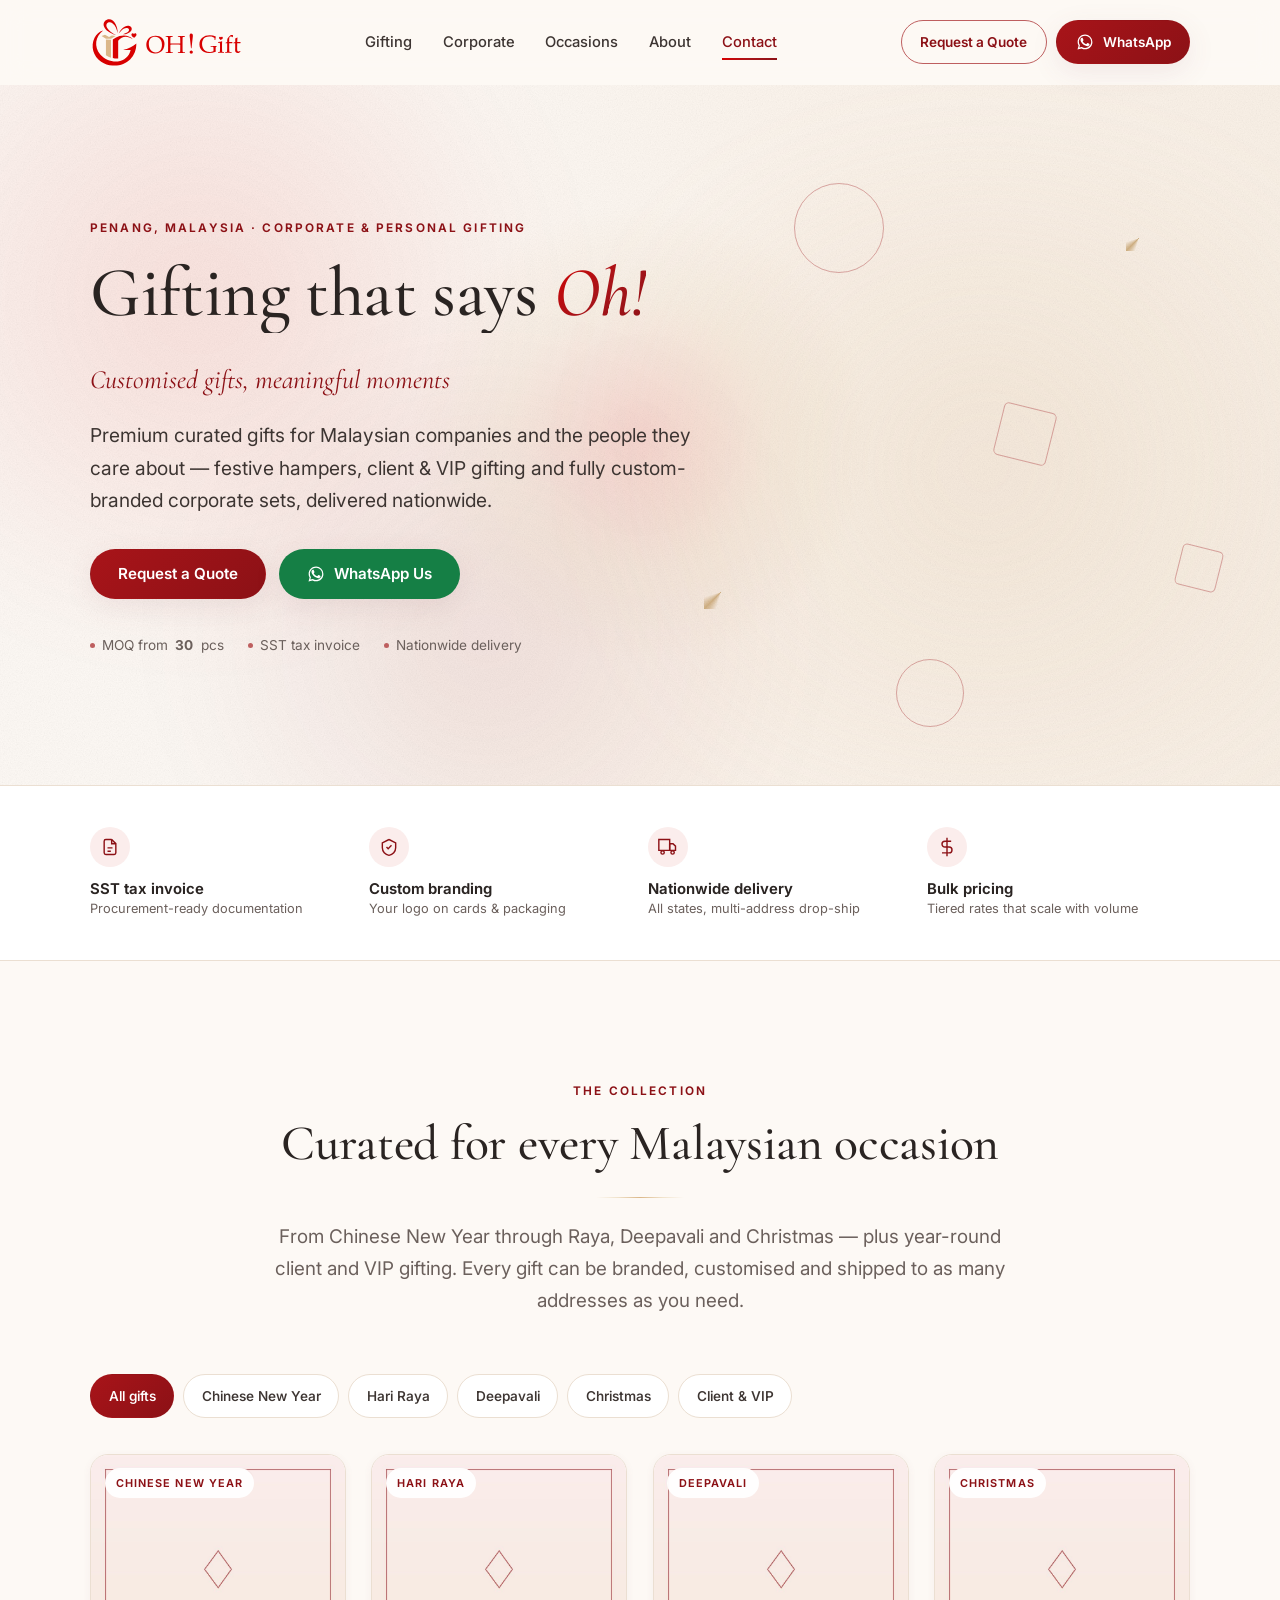
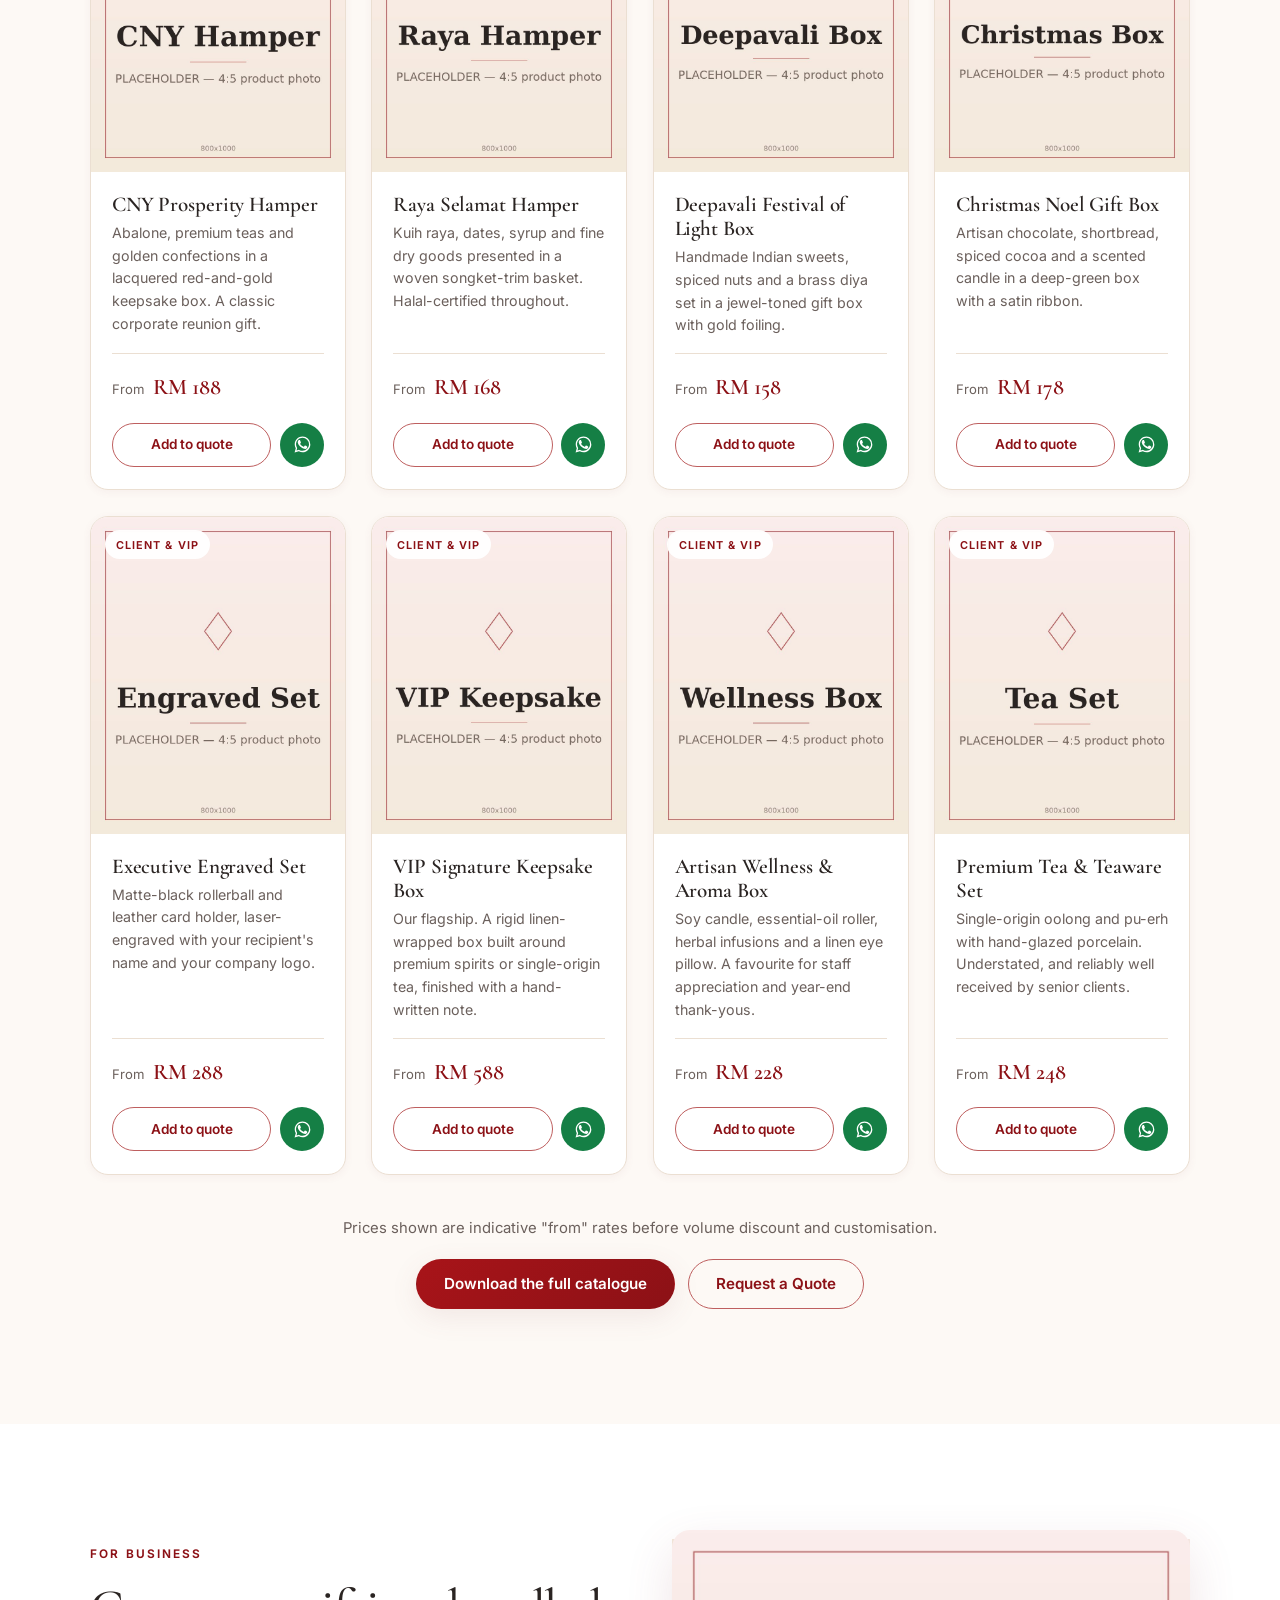
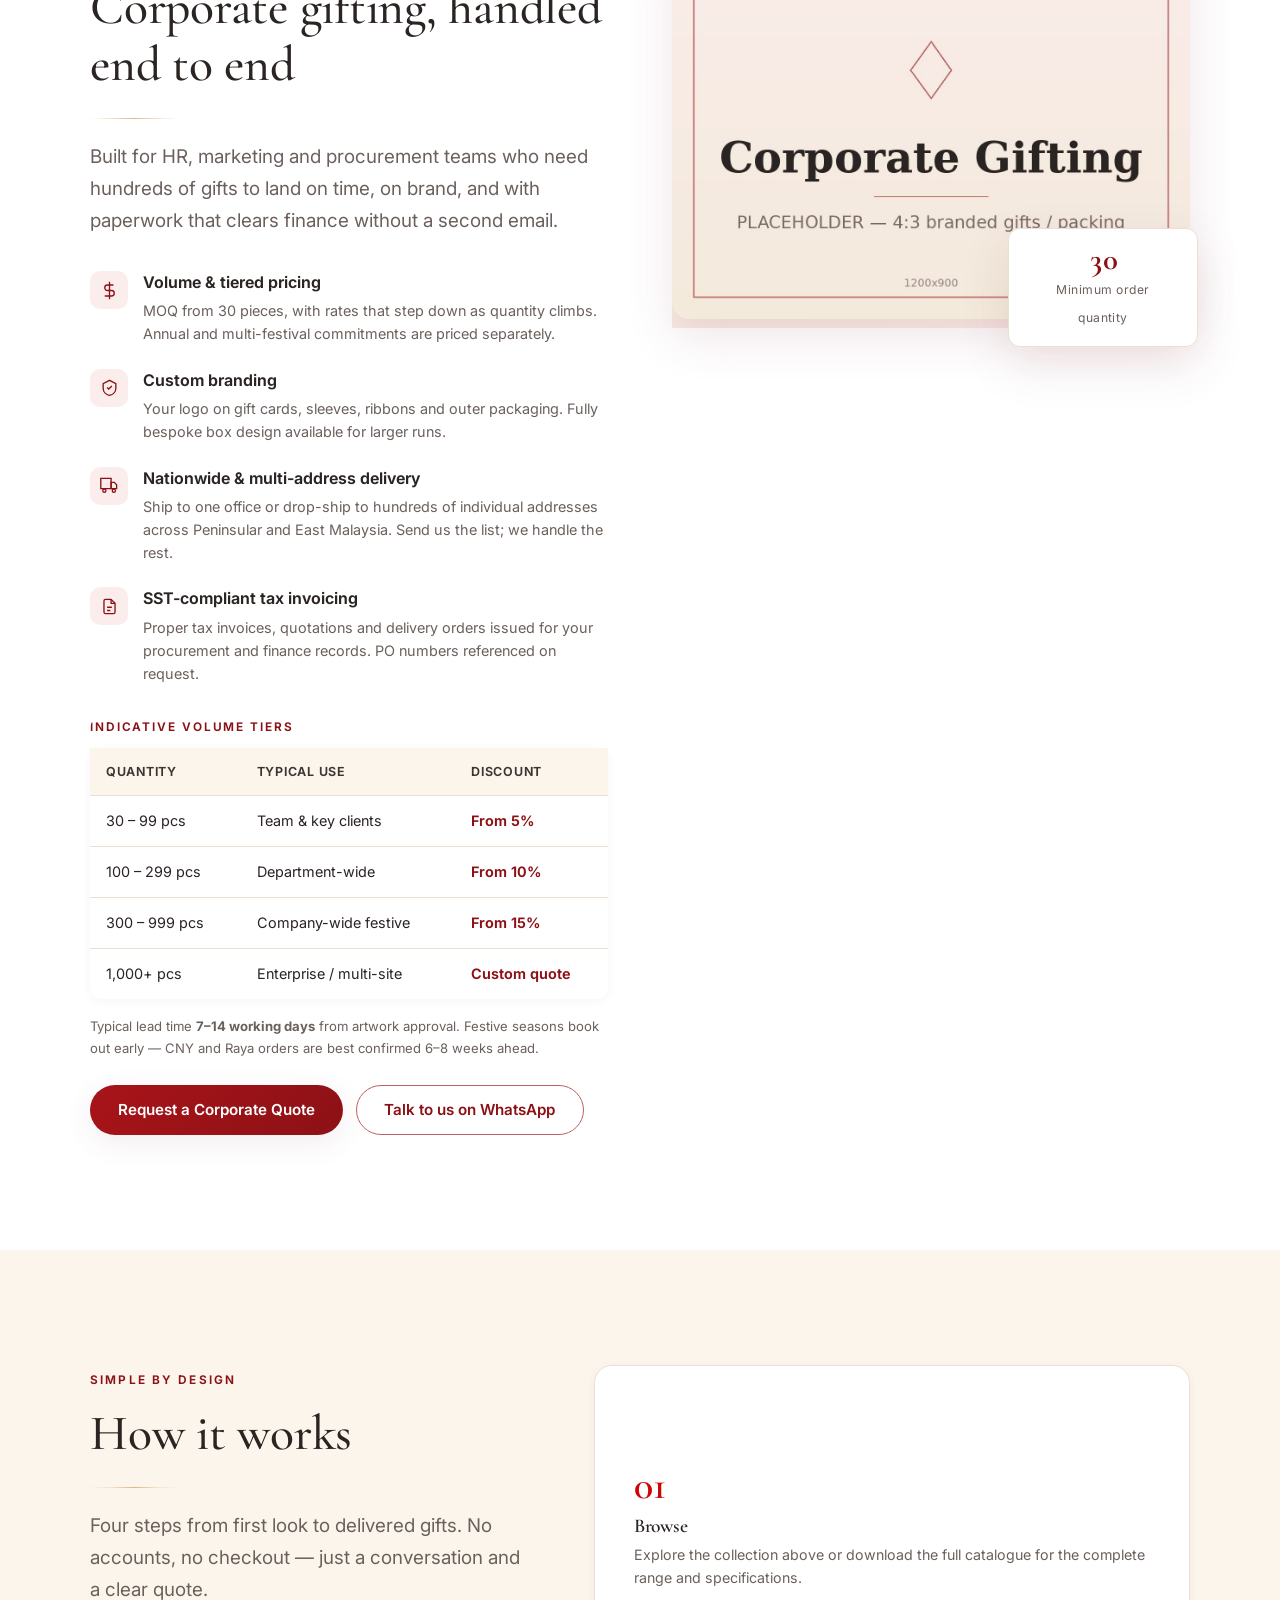
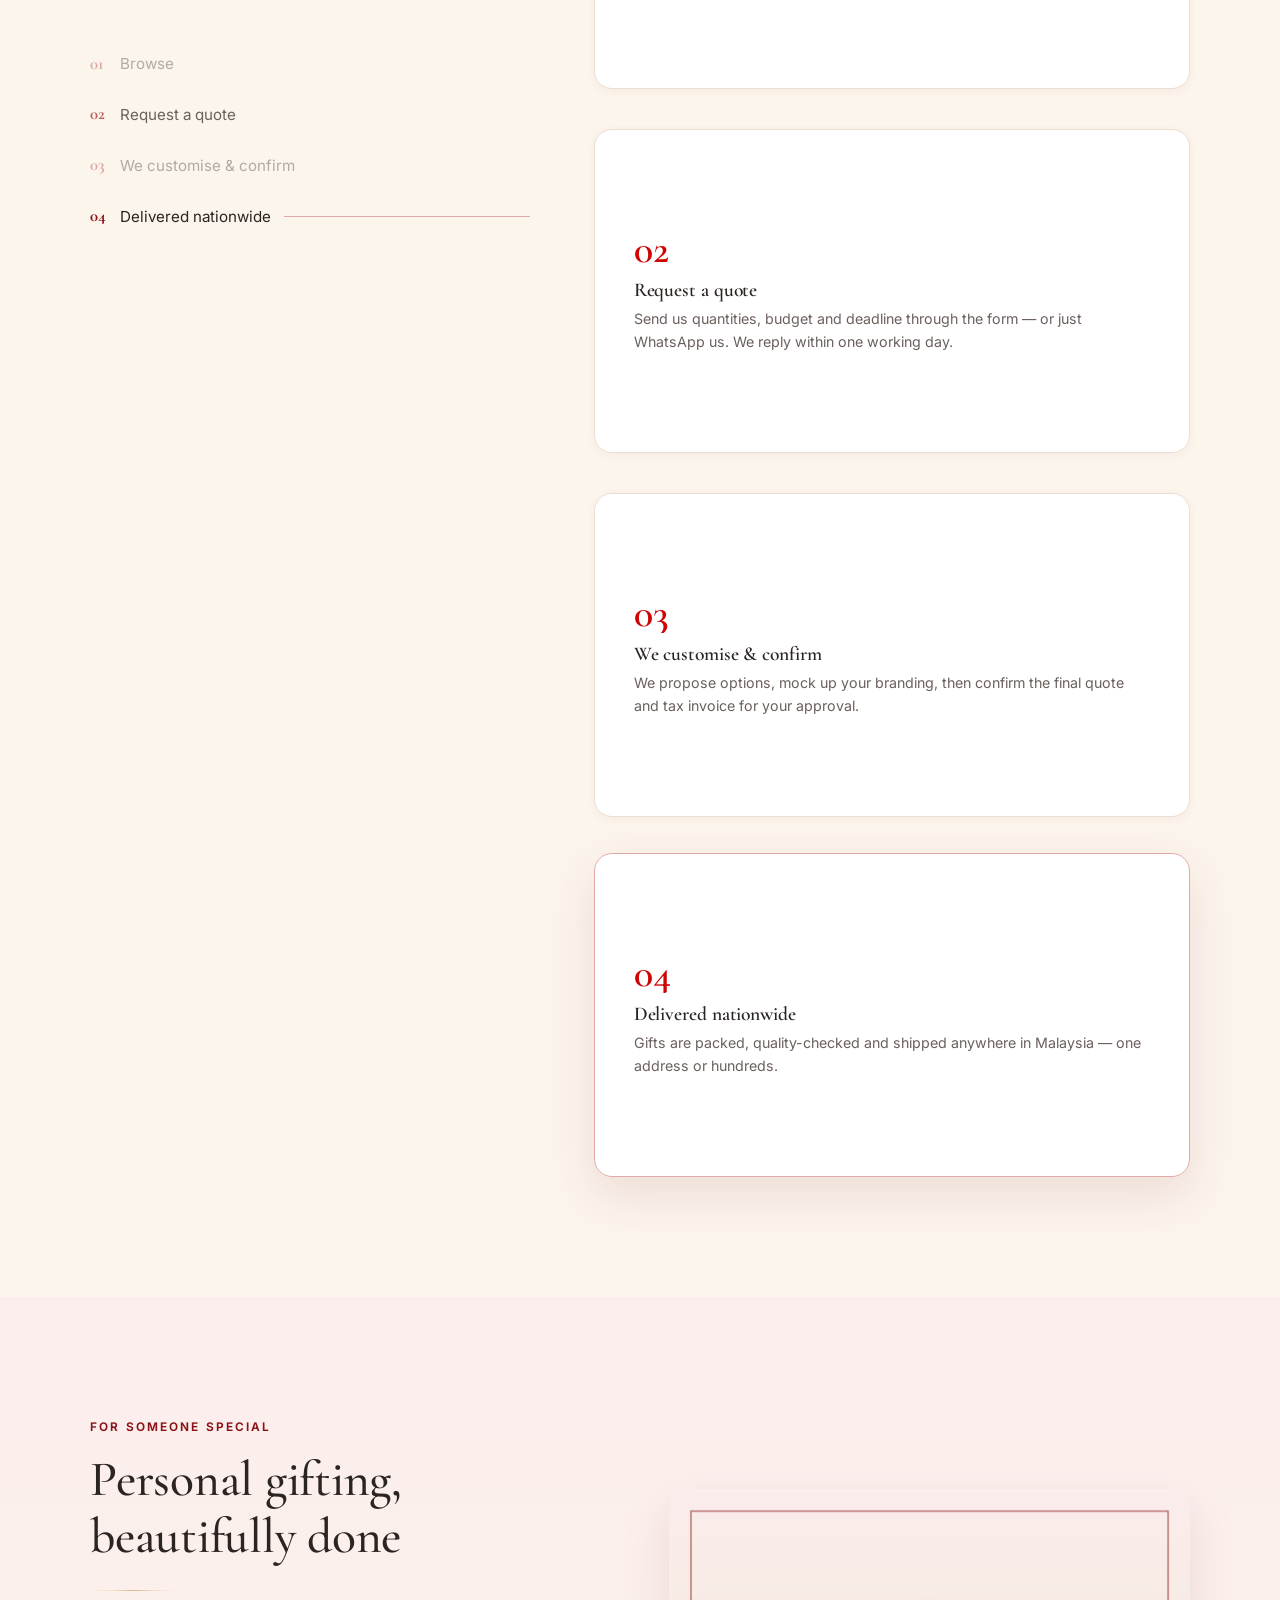
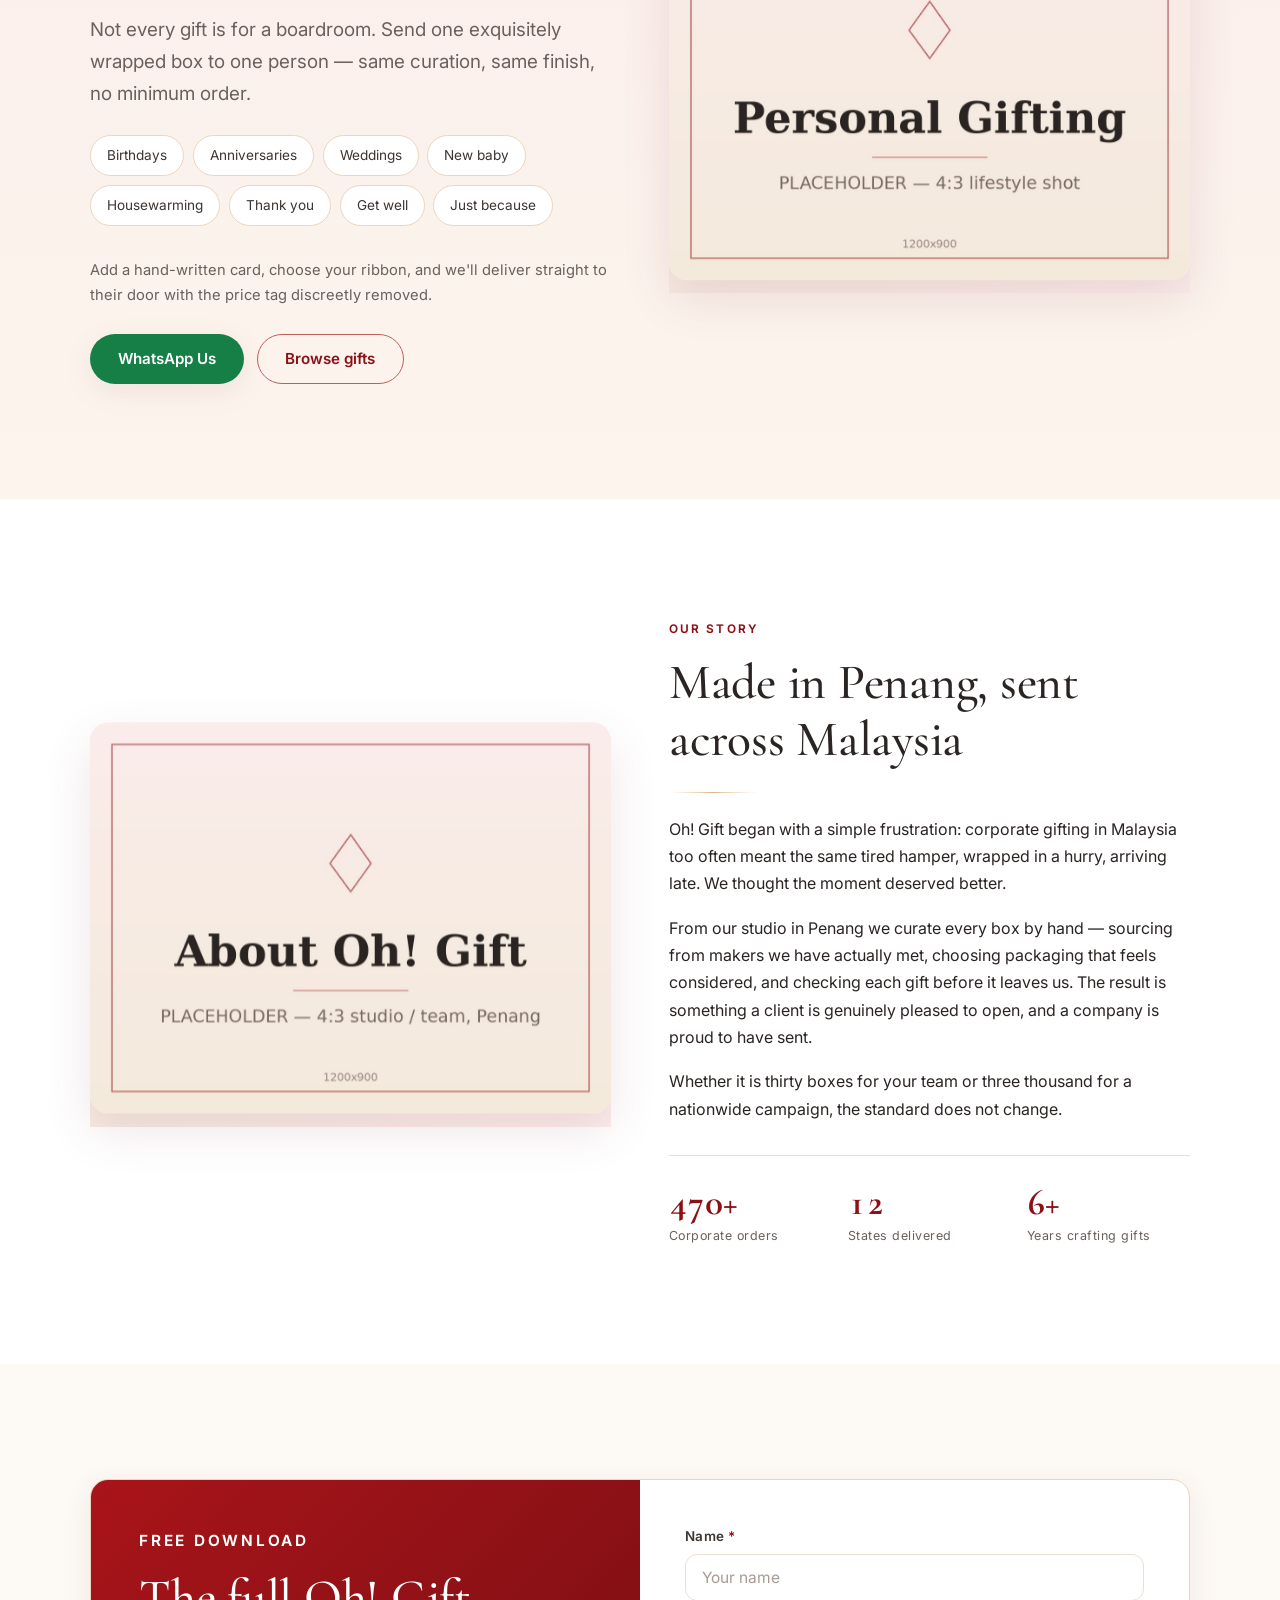
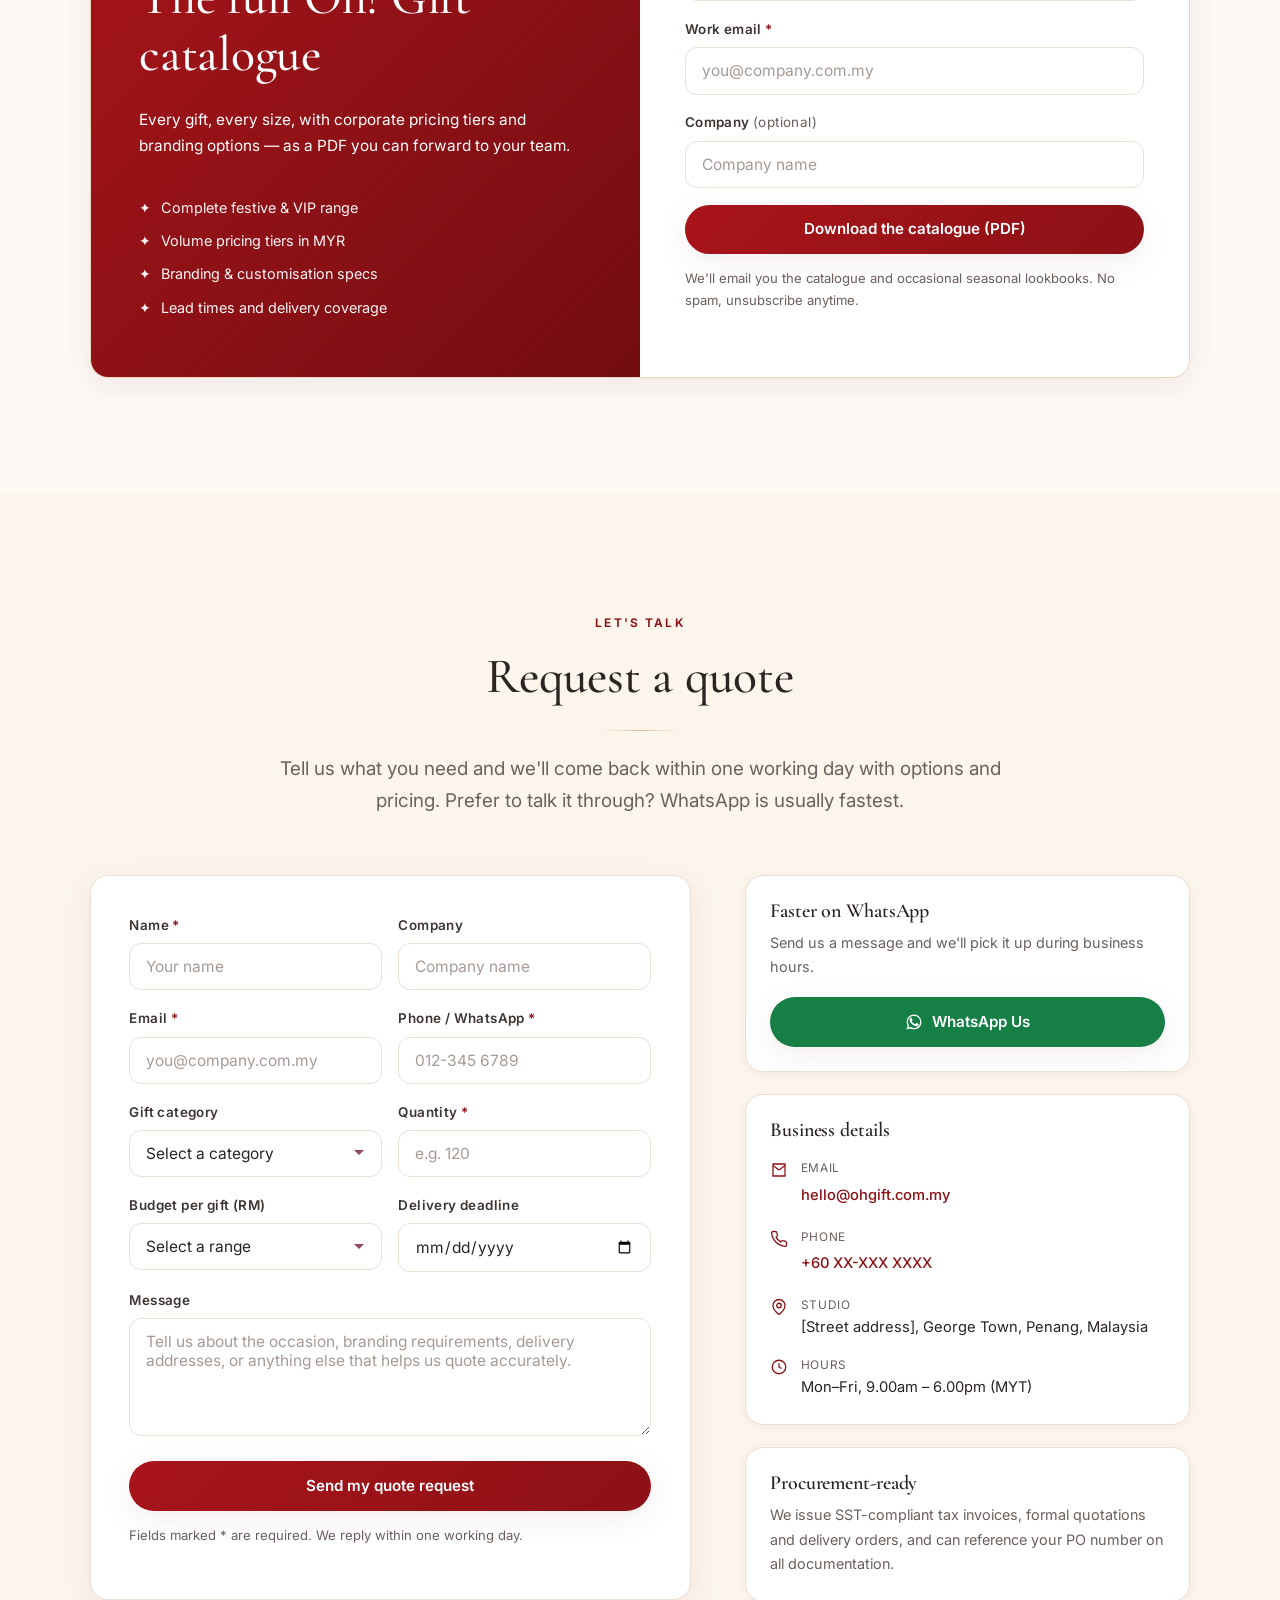
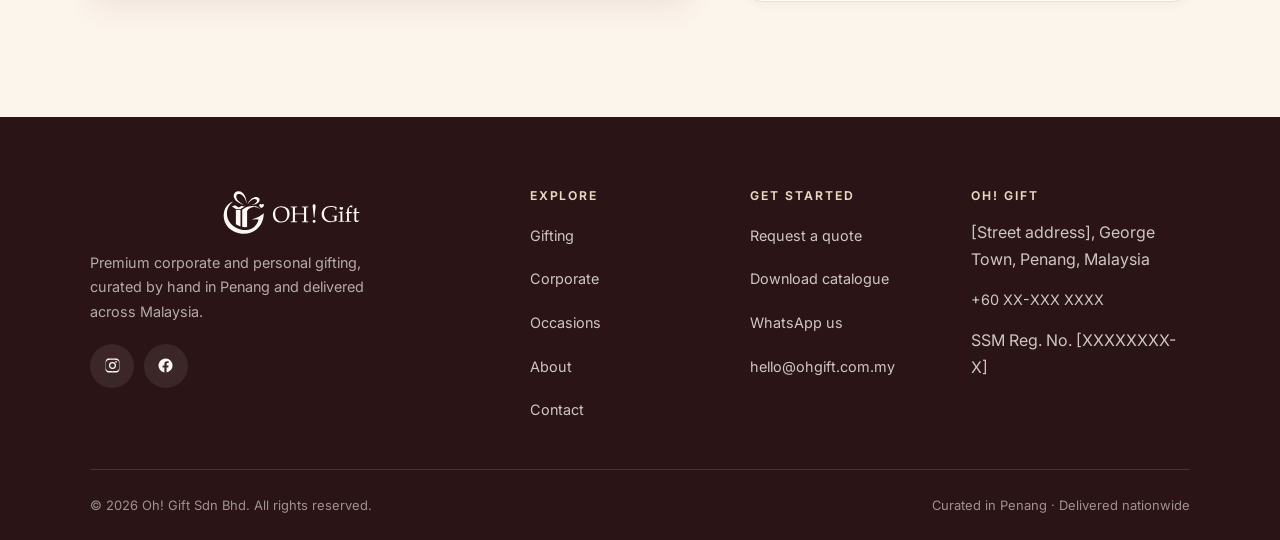
==== commit 24a8674a: "Replace reconstructed logo with real artwork from the supplied .ai The supplied ohgift_logo_CMYK.ai " ====
--- a/index.html
+++ b/index.html
@@ -48,7 +48,7 @@
      never runs, so a script failure can't trap anyone behind it. -->
 <div class="preloader" id="preloader" aria-hidden="true">
   <div class="preloader__logo">
-    <img src="assets/logo.svg" alt="" width="863" height="259">
+    <img src="assets/logo.svg" alt="" width="834" height="277">
     <span class="preloader__sheen"></span>
   </div>
 </div>
@@ -60,7 +60,7 @@
 <header class="header" id="header">
   <div class="wrap header__inner">
     <a class="header__logo" href="#top" aria-label="Oh! Gift — home">
-      <img src="assets/logo.svg" alt="Oh! Gift" width="863" height="259">
+      <img src="assets/logo.svg" alt="Oh! Gift" width="834" height="277">
     </a>
 
     <nav class="nav" aria-label="Primary">
@@ -728,7 +728,7 @@
   <div class="wrap">
     <div class="footer__top">
       <div class="footer__brand">
-        <img src="assets/logo-light.svg" alt="Oh! Gift" width="863" height="259">
+        <img src="assets/logo-light.svg" alt="Oh! Gift" width="834" height="277">
         <p>Premium corporate and personal gifting, curated by hand in Penang and delivered across Malaysia.</p>
         <div class="socials" data-socials></div>
       </div>
--- a/css/styles.css
+++ b/css/styles.css
@@ -13,36 +13,40 @@
      small accent. --brand is the accessible text/button shade (9.8:1 on
      cream); --brand-light and --brand-pale are DECORATIVE only (borders,
      gradients) and must never carry small text.                            */
-  --brand:       #7A1C27;   /* text, links, buttons        9.84:1 on cream */
-  --brand-mid:   #96222F;   /* button gradient, hover      8.18:1 vs white */
-  --brand-light: #B8636D;   /* decorative borders                          */
-  --brand-pale:  #D9A6AB;   /* decorative, soft edges                      */
-  --brand-tint:  #F7ECEA;   /* icon circles, soft section wash             */
-  --brand-red:   #E30613;   /* THE LOGO RED — accents only, never a wash   */
-
-  --kraft:       #DFC09A;   /* the tan from the logo's gift box            */
-  --gold:        #C9A227;   /* metallic thread for dividers (decorative)   */
-
-  --champagne:   #E7D3BC;
+  --brand-red:   #D80000;   /* EXACT brand red, from the logo's own swatch  */
+  --kraft:       #DBB789;   /* EXACT brand kraft, from the logo's own swatch*/
+
+  /* The burgundy is the brand red deepened until it is safely readable.
+     --brand carries every piece of text and every button, so it must clear
+     4.5:1 on cream AND behind white. --brand-light / --brand-pale are
+     DECORATIVE ONLY and must never carry small text.                       */
+  --brand:       #8C1116;   /* text, links, buttons        9.02:1 on cream */
+  --brand-mid:   #A81419;   /* button gradient, hover      7.56:1 vs white */
+  --brand-light: #BE5F5F;   /* decorative borders                          */
+  --brand-pale:  #E2A9A9;   /* decorative, soft edges                      */
+  --brand-tint:  #FBEDEC;   /* icon circles, soft section wash             */
+  --gold:        #C39C63;   /* deepened kraft — the metallic thread         */
+
+  --champagne:   #E9D6BF;
   --champagne-l: #F3E8DA;
   --cream:       #FDF9F5;
-  --cream-warm:  #FBF4EB;
+  --cream-warm:  #FCF5EC;
   --white:       #FFFFFF;
 
   --ink:         #2A2422;
   --ink-soft:    #3D3532;
-  --footer-bg:   #2A1618;
+  --footer-bg:   #2A1416;
   --muted:       #6B605C;
   --line:        #EBDFD2;
 
   /* red-to-wine, for the playful display bits (hero "Oh!", step numerals).
      Lightest stop is 5.43:1 on white, so it stays readable.               */
-  --brand-grad:  linear-gradient(135deg, #C0392F 0%, #96222F 50%, #7A1C27 100%);
+  --brand-grad:  linear-gradient(135deg, #D80000 0%, #A81419 50%, #8C1116 100%);
   /* deeper variant — wherever WHITE text sits on the gradient. Every stop
      clears 8:1 against white.                                              */
-  --brand-grad-deep: linear-gradient(135deg, #96222F 0%, #7A1C27 52%, #641520 100%);
-  --btn-grad:    linear-gradient(135deg, #96222F 0%, #7A1C27 100%);
-  --metal-line:  linear-gradient(90deg, transparent, #EFE0C2, var(--gold), #EFE0C2, transparent);
+  --brand-grad-deep: linear-gradient(135deg, #A81419 0%, #8C1116 52%, #720C10 100%);
+  --btn-grad:    linear-gradient(135deg, #A81419 0%, #8C1116 100%);
+  --metal-line:  linear-gradient(90deg, transparent, #F0E2CA, var(--kraft), #F0E2CA, transparent);
 
   --font-serif:  "Cormorant Garamond", "Playfair Display", Georgia, "Times New Roman", serif;
   --font-sans:   "Inter", "Manrope", -apple-system, BlinkMacSystemFont, "Segoe UI", Roboto, sans-serif;
--- a/css/motion.css
+++ b/css/motion.css
@@ -70,17 +70,17 @@
 }
 .hero__mesh span:nth-child(1) {
   width: 46%; height: 62%; left: 4%;  top: 6%;
-  background: radial-gradient(circle, rgba(227,6,19,.20), transparent 68%);
+  background: radial-gradient(circle, rgba(216,0,0,.20), transparent 68%);
   animation: mesh-a 23s var(--ease-soft) infinite alternate;
 }
 .hero__mesh span:nth-child(2) {
   width: 52%; height: 58%; left: 42%; top: 24%;
-  background: radial-gradient(circle, rgba(201,162,39,.24), transparent 68%);
+  background: radial-gradient(circle, rgba(219,183,137,.34), transparent 68%);
   animation: mesh-b 29s var(--ease-soft) infinite alternate;
 }
 .hero__mesh span:nth-child(3) {
   width: 40%; height: 50%; left: 22%; top: 44%;
-  background: radial-gradient(circle, rgba(122,28,39,.20), transparent 68%);
+  background: radial-gradient(circle, rgba(140,17,22,.20), transparent 68%);
   animation: mesh-c 34s var(--ease-soft) infinite alternate;
 }
 @keyframes mesh-a { to { transform: translate3d(14%, 10%, 0) scale(1.22); } }
@@ -126,7 +126,7 @@
 .hero__spotlight {
   position: absolute; inset: 0; z-index: 2; pointer-events: none; opacity: 0;
   background: radial-gradient(320px circle at var(--mx, 50%) var(--my, 50%),
-              rgba(227,6,19,.10), rgba(201,162,39,.06) 42%, transparent 72%);
+              rgba(216,0,0,.11), rgba(219,183,137,.10) 42%, transparent 72%);
   transition: opacity .45s var(--ease-soft);
 }
 .hero.has-spotlight .hero__spotlight { opacity: 1; }
@@ -170,7 +170,7 @@
   .gift-card__media::after {
     content: ""; position: absolute; inset: 0; pointer-events: none; z-index: 2;
     background: radial-gradient(420px circle at var(--gx, 50%) var(--gy, 50%),
-                rgba(255,255,255,.42), rgba(255,214,170,.16) 34%, transparent 62%);
+                rgba(255,255,255,.42), rgba(219,183,137,.20) 34%, transparent 62%);
     opacity: 0; transition: opacity .35s var(--ease-soft);
   }
   .gift-card:hover .gift-card__media::after { opacity: 1; }
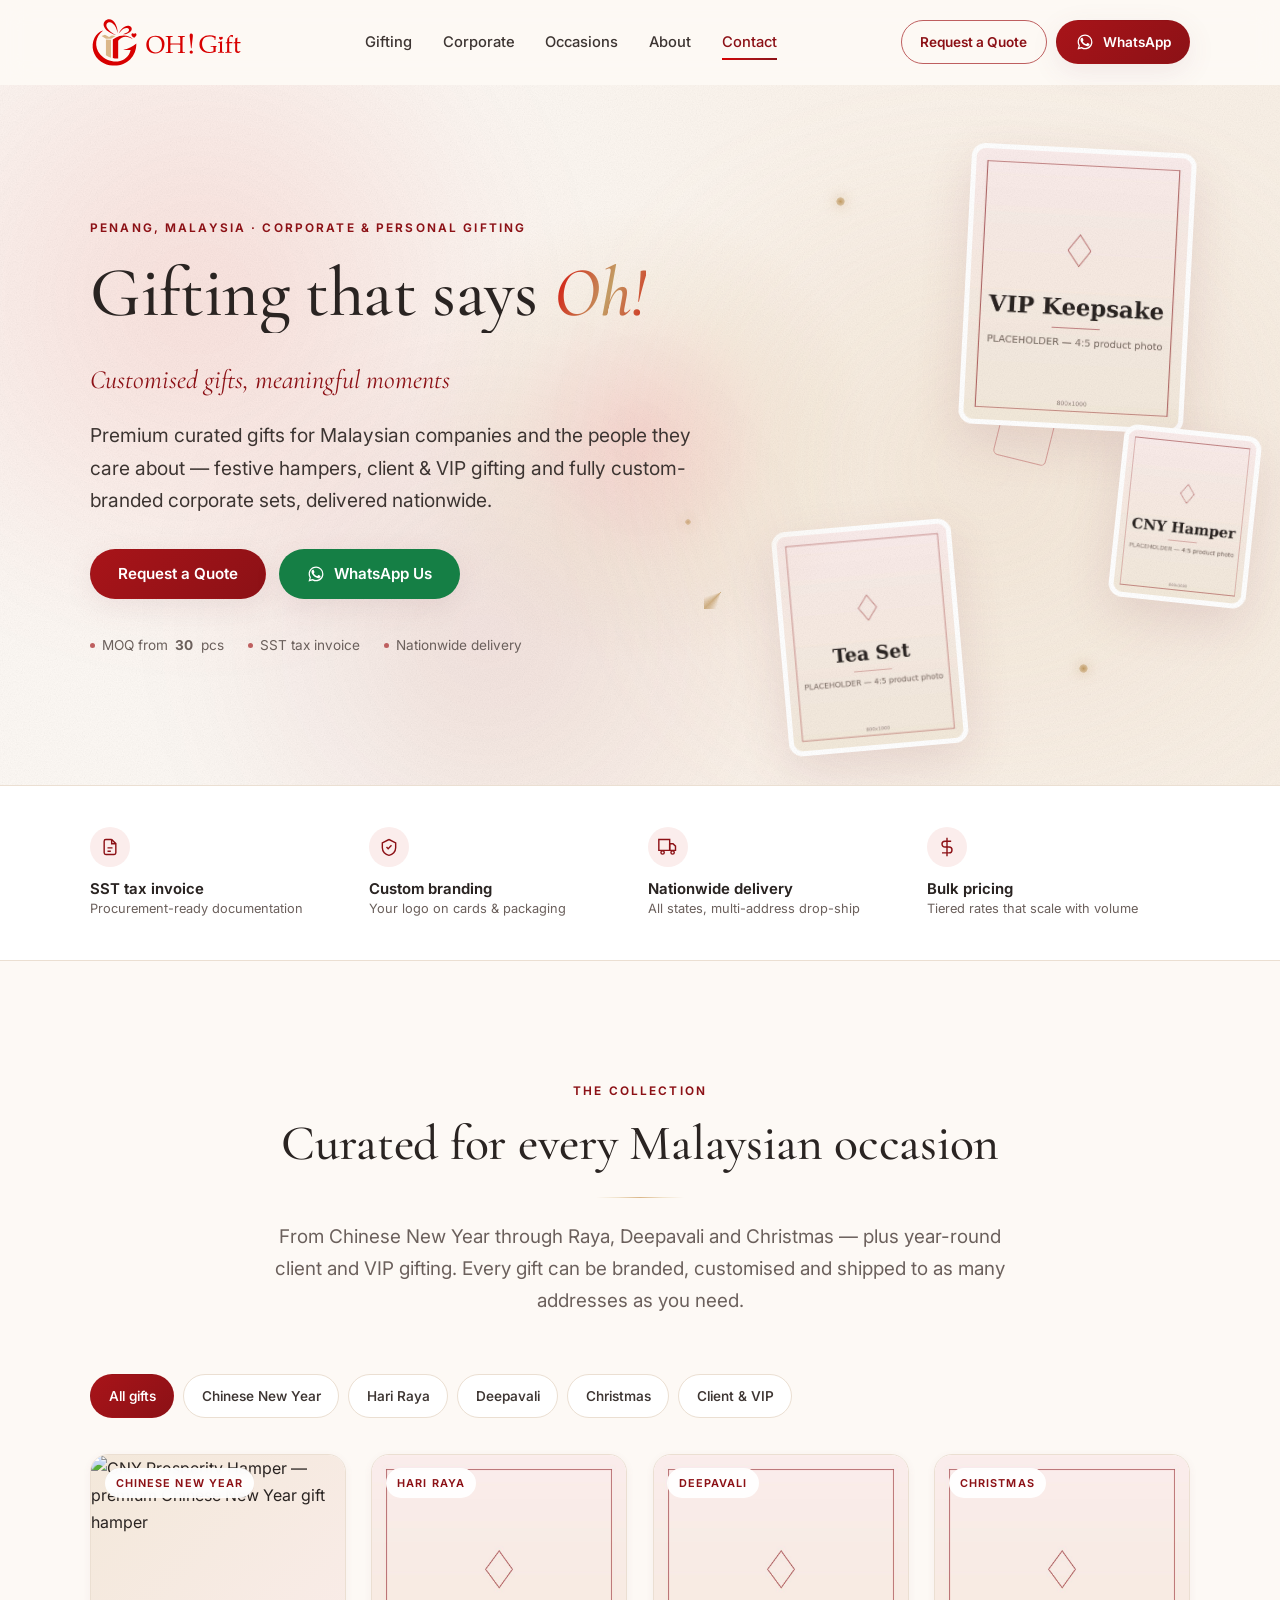
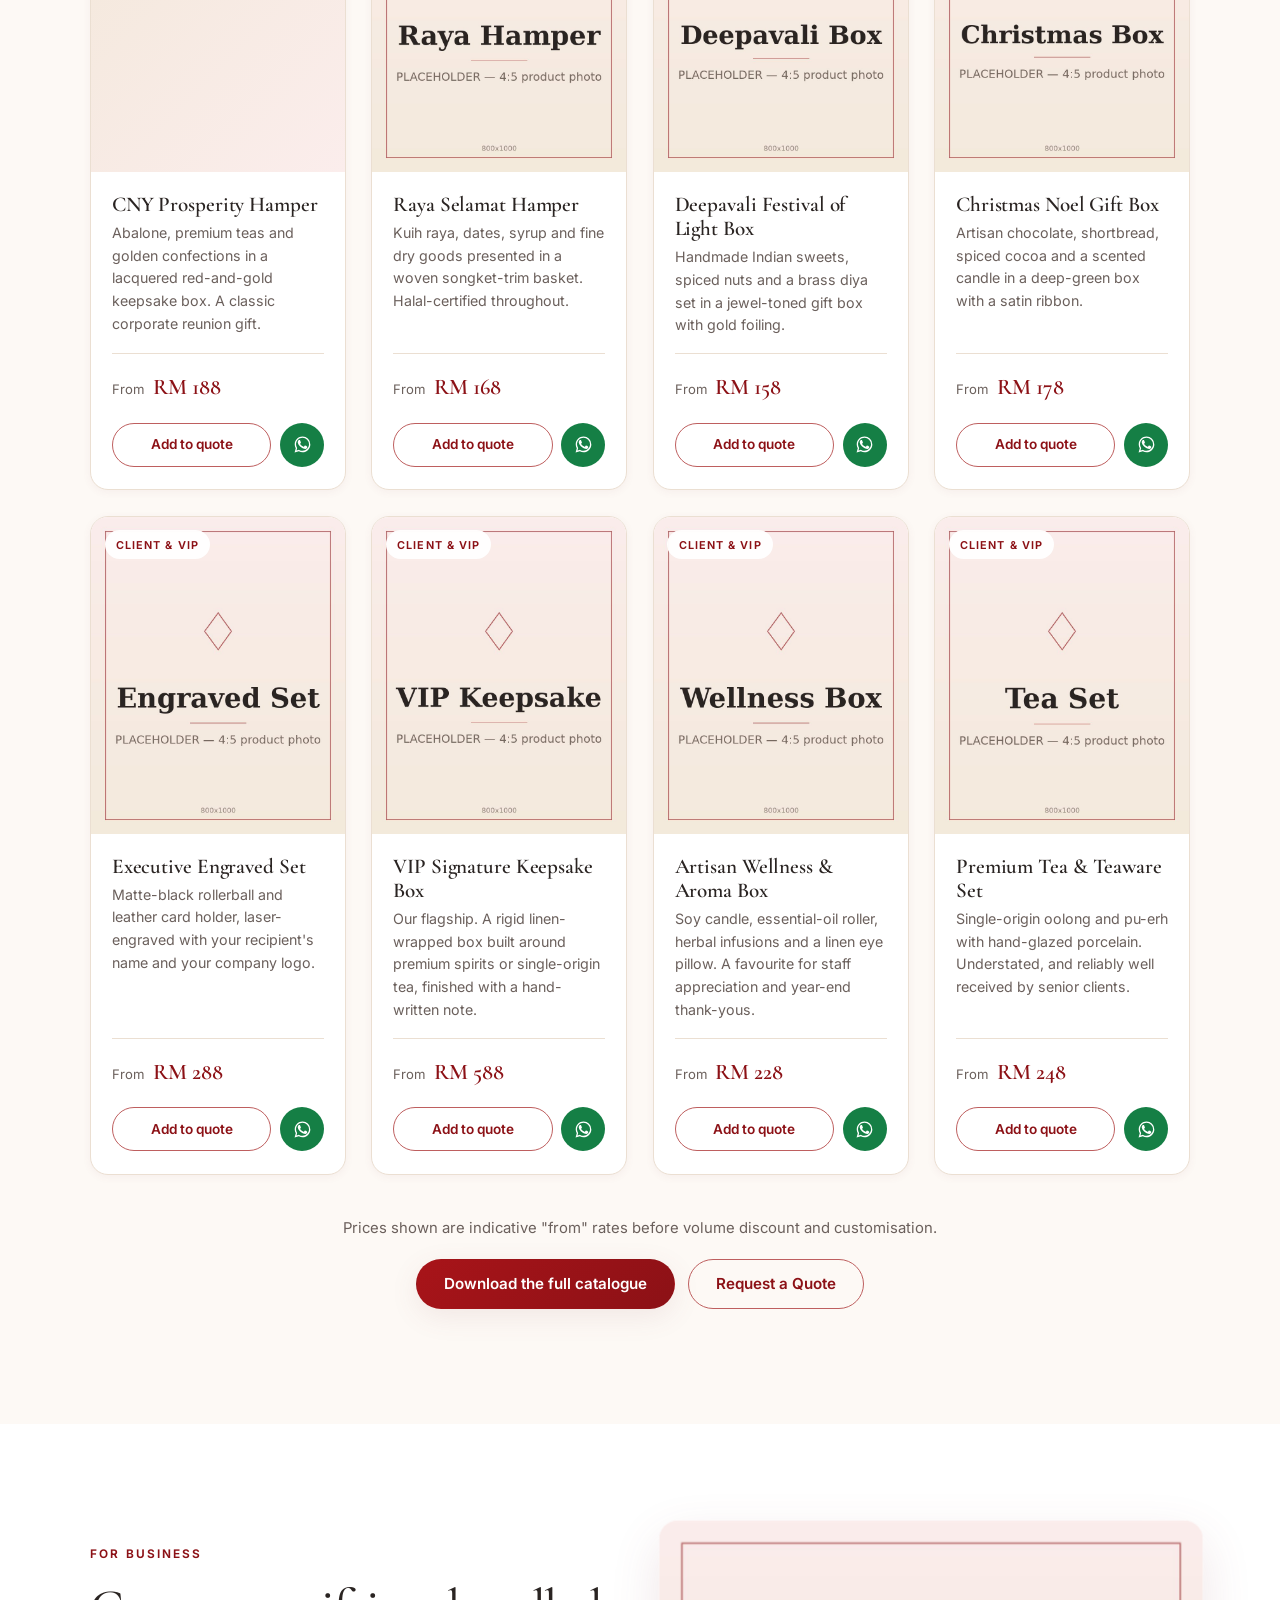
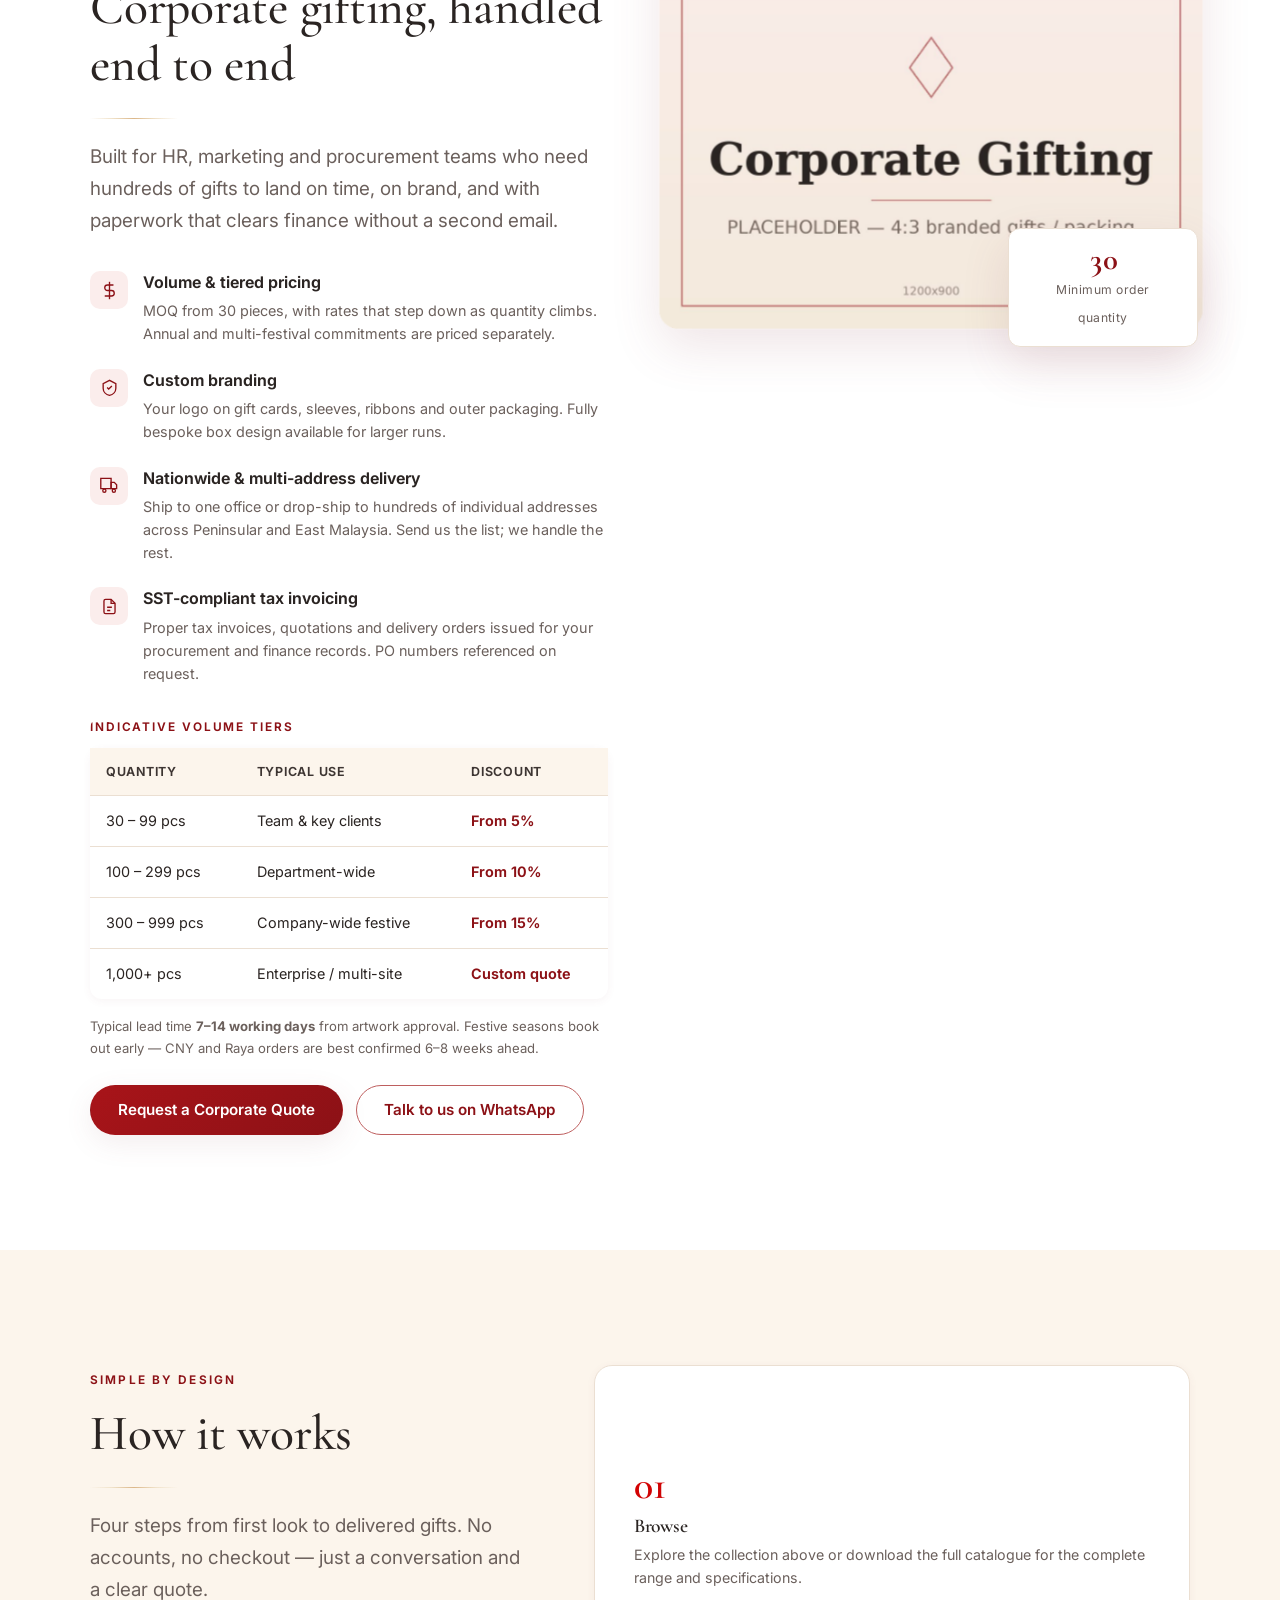
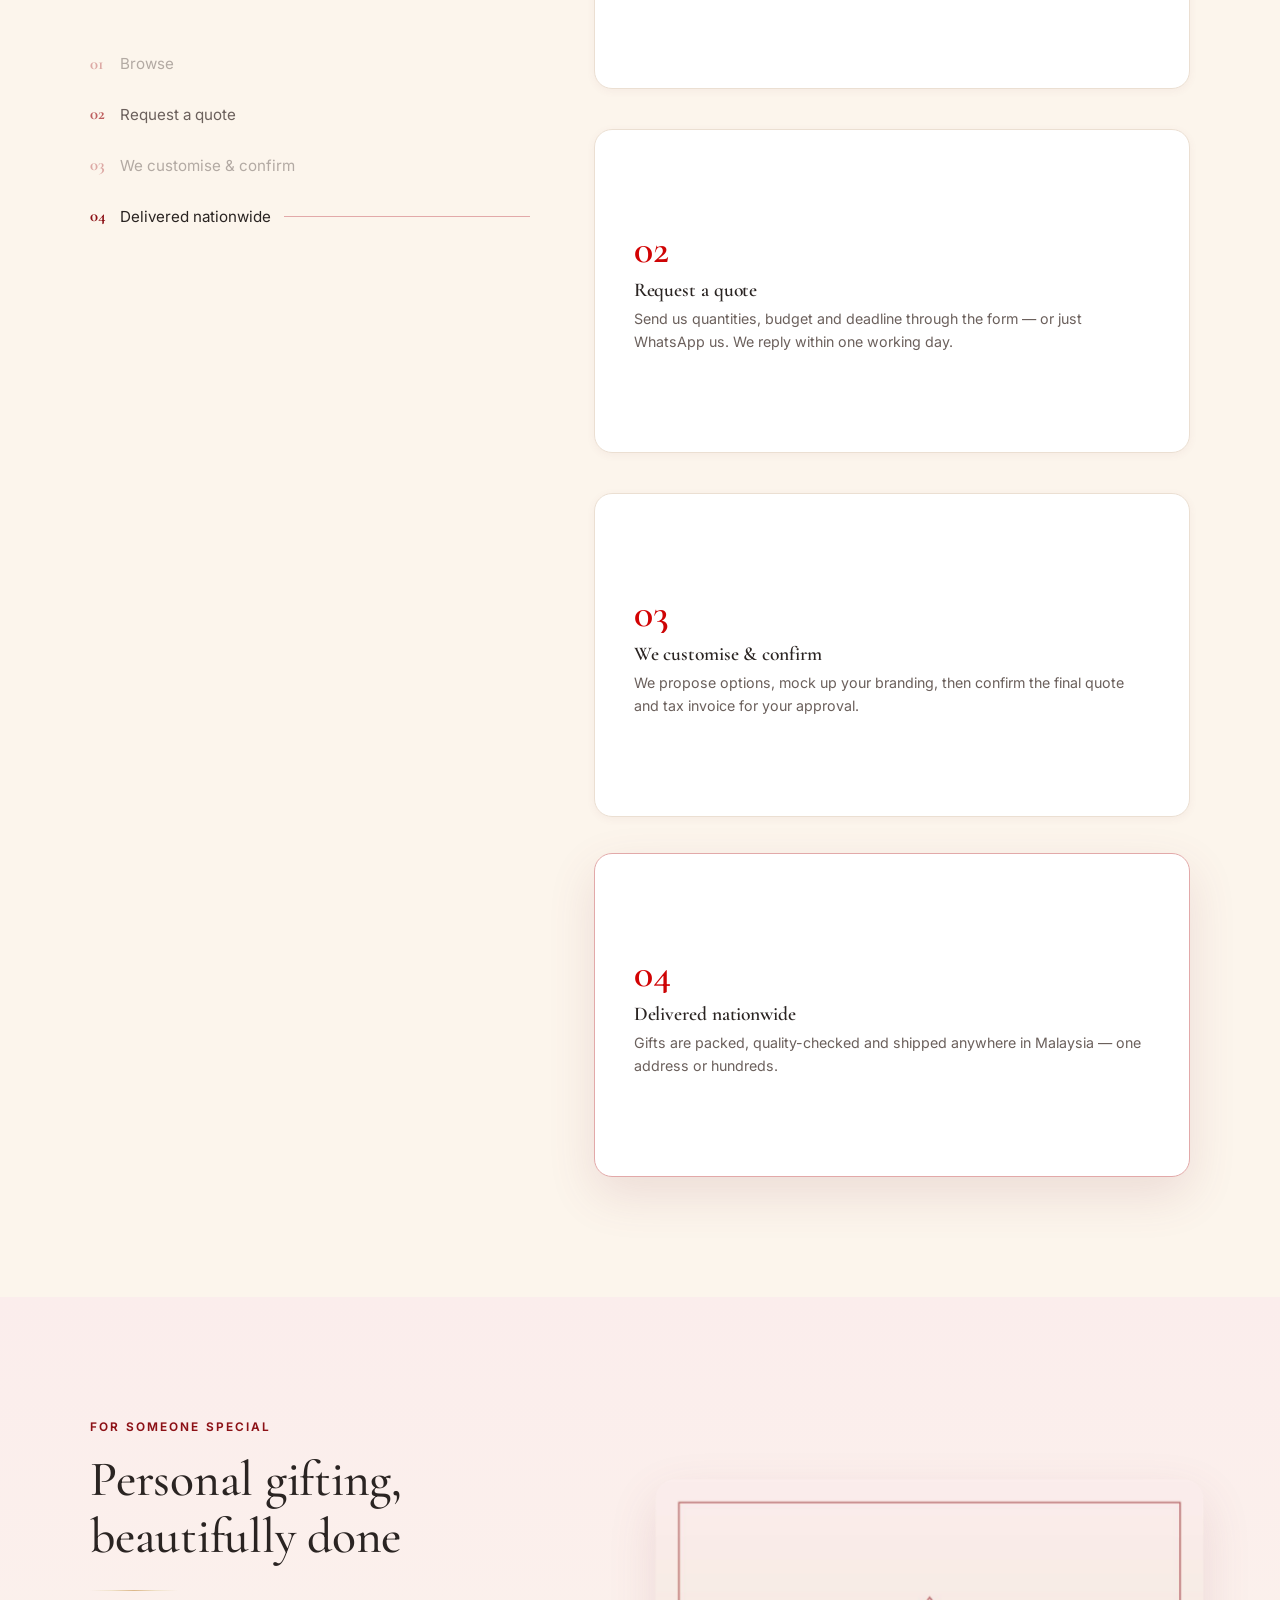
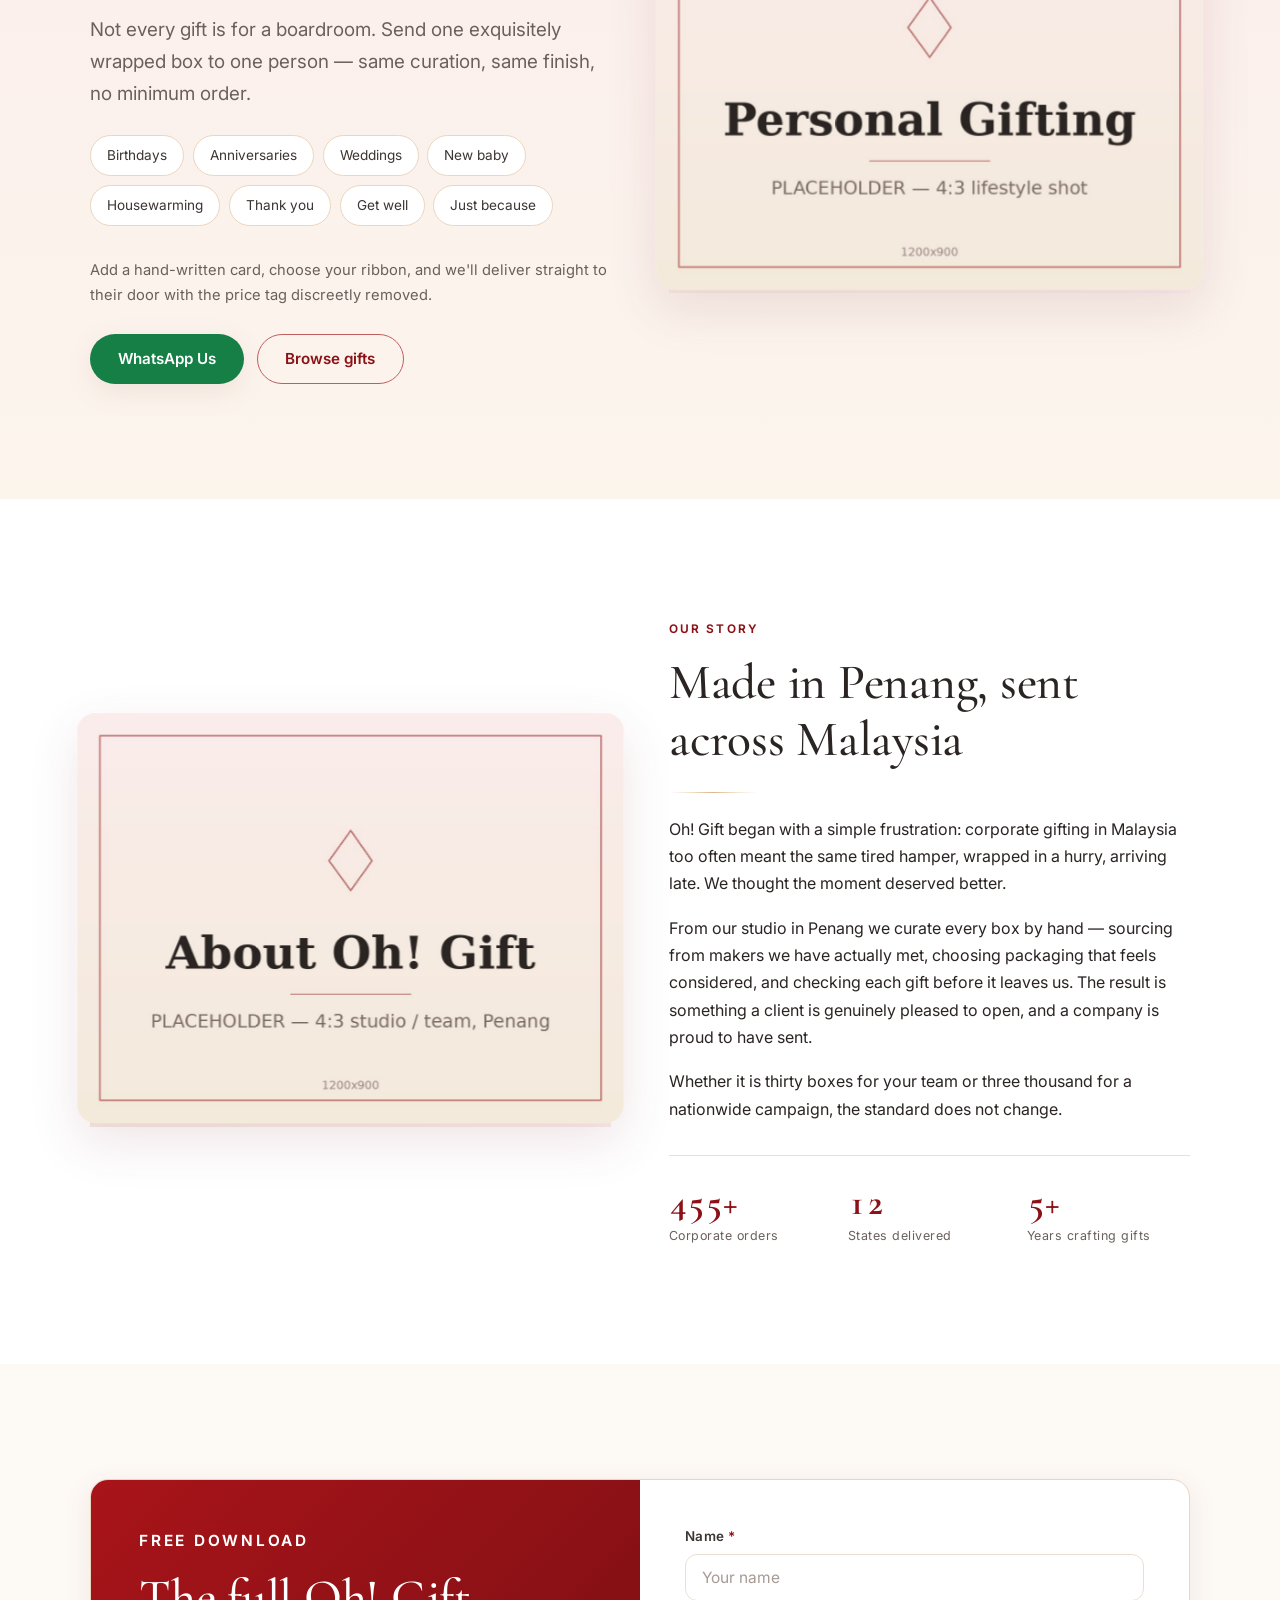
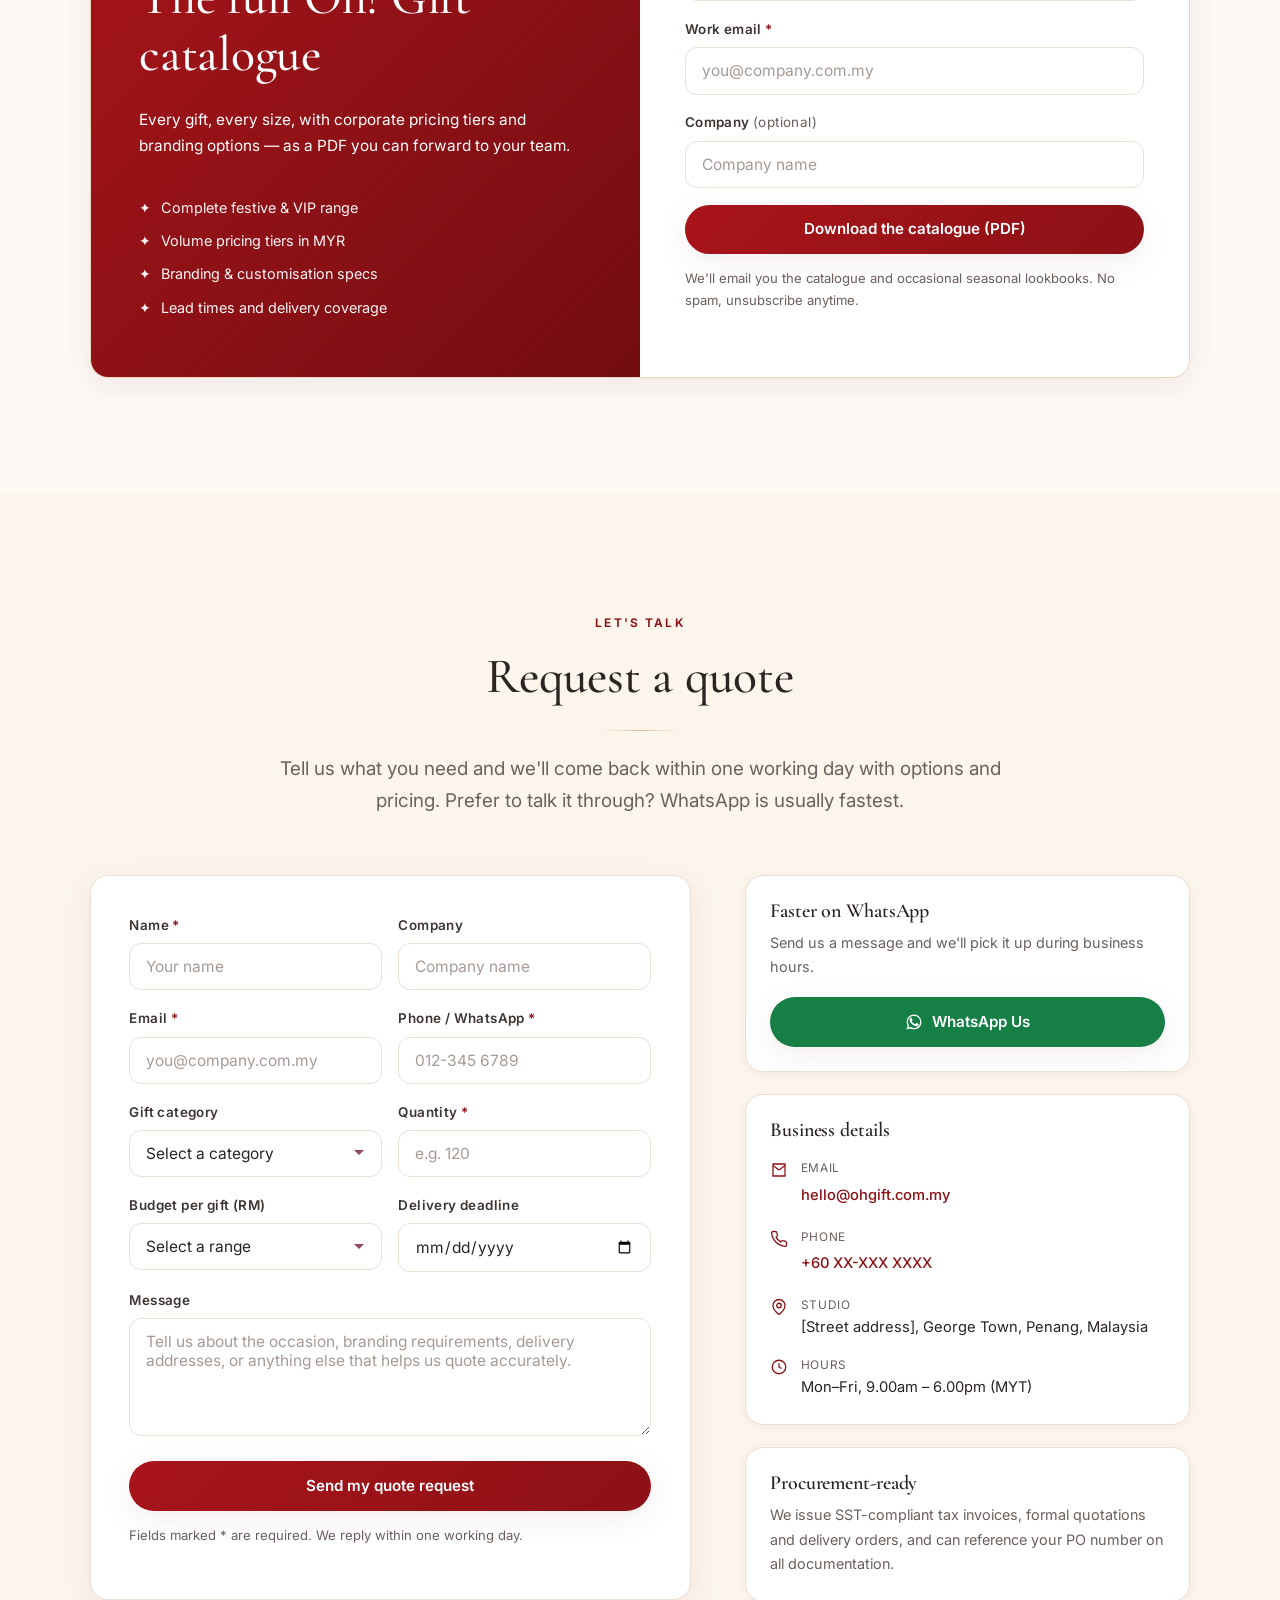
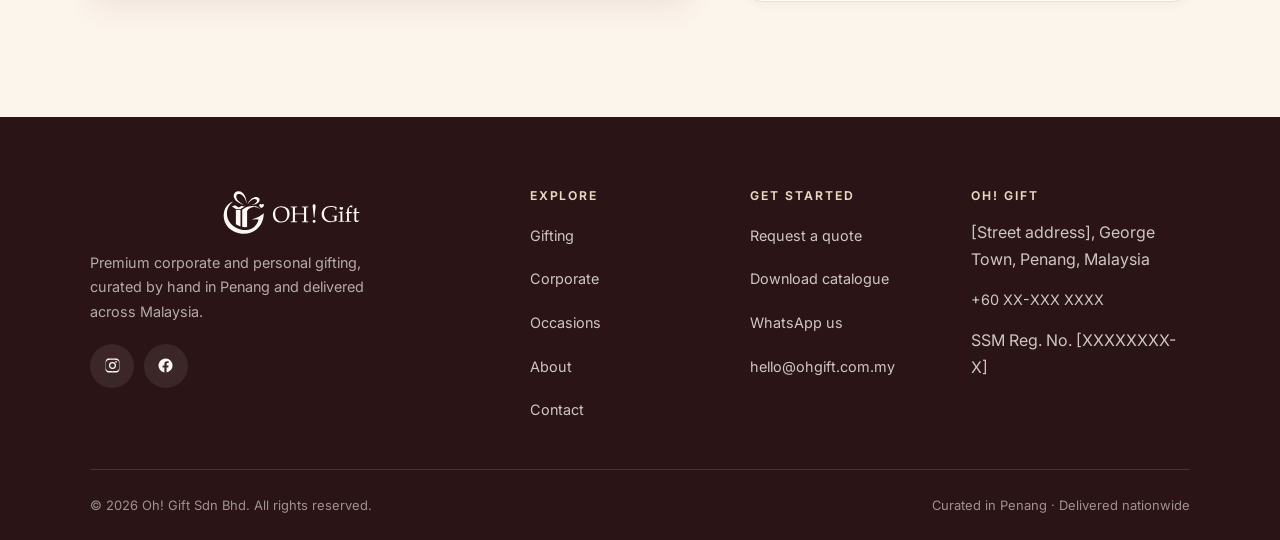
==== commit a66dac16: "Add interactivity layer: hero depth collage, card shine sweep, micro-interactions - Hero II: cursor-" ====
--- a/index.html
+++ b/index.html
@@ -8,7 +8,7 @@
 <title>Oh! Gift — Premium Corporate &amp; Personal Gifting in Malaysia | Penang</title>
 <meta name="description" content="Penang-based premium gifting for Malaysian companies and individuals. Curated festive hampers, client &amp; VIP gifts, custom branding, bulk pricing, SST tax invoice and nationwide delivery. Request a quote or WhatsApp us.">
 <link rel="canonical" href="https://ohgift.com.my/"><!-- TODO: live domain -->
-<meta name="theme-color" content="#B76E79">
+<meta name="theme-color" content="#8C1116">
 <meta name="robots" content="index, follow">
 
 <!-- Open Graph / social -->
@@ -110,6 +110,16 @@
   <!-- drifting warm blooms, grain, floating gift shapes, cursor glow -->
   <div class="hero__mesh" aria-hidden="true"><span></span><span></span><span></span></div>
   <div class="hero__floaters" aria-hidden="true"></div>
+  <!-- depth collage: framed gift photos & gold sparks floating on separate
+       cursor-parallax depths (desktop only). Decorative — aria-hidden. -->
+  <div class="hero__collage" aria-hidden="true">
+    <span class="hero__photo hero__photo--1"><img src="assets/gifts/vip-signature-box.jpg" alt="" width="800" height="1000" loading="lazy" decoding="async"></span>
+    <span class="hero__photo hero__photo--2"><img src="assets/gifts/artisan-tea-set.jpg" alt="" width="800" height="1000" loading="lazy" decoding="async"></span>
+    <span class="hero__photo hero__photo--3"><img src="assets/gifts/cny-prosperity-hamper.jpg" alt="" width="800" height="1000" loading="lazy" decoding="async"></span>
+    <i class="hero__spark" style="right:34%;top:16%"></i>
+    <i class="hero__spark hero__spark--sm" style="right:46%;top:62%"></i>
+    <i class="hero__spark" style="right:15%;bottom:16%"></i>
+  </div>
   <div class="hero__grain" aria-hidden="true"></div>
   <div class="hero__spotlight" aria-hidden="true"></div>
   <div class="wrap">
@@ -197,7 +207,7 @@
 
       <article class="gift-card reveal" data-cat="cny" data-gift="CNY Prosperity Hamper" data-price="RM 188">
         <div class="gift-card__media">
-          <img src="assets/gifts/cny-prosperity-hamper.jpg" alt="CNY Prosperity Hamper — premium Chinese New Year gift hamper" width="800" height="1000" loading="lazy" decoding="async">
+          <img src="assets/gifts/2025 CNY.jpg" alt="CNY Prosperity Hamper — premium Chinese New Year gift hamper" width="800" height="1000" loading="lazy" decoding="async">
           <span class="gift-card__tag">Chinese New Year</span>
         </div>
         <div class="gift-card__body">
@@ -487,14 +497,14 @@
           person — same curation, same finish, no minimum order.
         </p>
         <ul class="occasions">
-          <li>Birthdays</li>
-          <li>Anniversaries</li>
-          <li>Weddings</li>
-          <li>New baby</li>
-          <li>Housewarming</li>
-          <li>Thank you</li>
-          <li>Get well</li>
-          <li>Just because</li>
+          <li class="reveal">Birthdays</li>
+          <li class="reveal d1">Anniversaries</li>
+          <li class="reveal d2">Weddings</li>
+          <li class="reveal d3">New baby</li>
+          <li class="reveal d4">Housewarming</li>
+          <li class="reveal d3">Thank you</li>
+          <li class="reveal d2">Get well</li>
+          <li class="reveal d1">Just because</li>
         </ul>
         <p style="font-size:.92rem;color:var(--muted)">
           Add a hand-written card, choose your ribbon, and we'll deliver straight to
--- a/css/motion.css
+++ b/css/motion.css
@@ -208,12 +208,14 @@
 .btn:active { transform: translateY(1px) scale(.985); }
 
 /* ripple */
-.btn .ripple {
+.btn .ripple, .filter .ripple {
   position: absolute; border-radius: 50%; pointer-events: none;
   background: rgba(255,255,255,.4); transform: scale(0); opacity: .75;
   animation: ripple .62s var(--ease-out) forwards;
 }
 .btn--ghost .ripple { background: rgba(122,28,39,.18); }
+.filter .ripple { background: rgba(140,17,22,.14); }
+.filter { position: relative; overflow: hidden; isolation: isolate; }
 @keyframes ripple { to { transform: scale(2.6); opacity: 0; } }
 
 /* magnetic pull (desktop only, applied by JS) */
@@ -399,3 +401,109 @@
 
   img[data-blurup] { opacity: 1; filter: none; transform: none; transition: none; }
 }
+
+/* ==========================================================================
+   17. INTERACTIVITY UPGRADE
+   --------------------------------------------------------------------------
+   Hero depth collage (cursor-parallax gift photos), Card A shine sweep,
+   magnetic filter chips, hide-on-scroll header, "Oh!" shimmer.
+   All decorative — the page is complete without this section.
+   ========================================================================== */
+
+/* ------------------- Hero II: depth collage ------------------ */
+/* Framed gift photos that float on separate parallax depths.
+   The pointer writes --mx/--my (0-100) on the hero in motion.js;
+   each layer multiplies by its own --depth, so near layers move
+   more than far ones. No JS? The photos still entrance — animating
+   from the same offset keyframe — they just don't track the cursor. */
+.hero__collage { position: absolute; inset: 0; z-index: 1; pointer-events: none; display: none; }
+@media (min-width: 1100px) { .hero__collage { display: block; } }
+
+.hero__photo {
+  position: absolute; display: block; overflow: hidden;
+  aspect-ratio: 4 / 5; border-radius: 14px;
+  border: 5px solid var(--white);
+  box-shadow: var(--shadow-lg);
+  will-change: transform;
+  transform:
+    translate3d(calc((var(--mx, 50) - 50) * var(--depth, 6px)),
+                calc((var(--my, 50) - 50) * calc(var(--depth, 6px) * .7)), 0)
+    rotate(var(--rot, 0deg));
+  animation: collage-in .9s var(--ease-out) both;
+  animation-delay: var(--enter, .5s);
+}
+@keyframes collage-in {
+  from { opacity: 0; transform: translate3d(48px, 34px, 0) rotate(var(--rot, 0deg)) scale(.94); }
+  to   { opacity: 1; transform:
+    translate3d(calc((var(--mx, 50) - 50) * var(--depth, 6px)),
+                calc((var(--my, 50) - 50) * calc(var(--depth, 6px) * .7)), 0)
+    rotate(var(--rot, 0deg)); }
+}
+.hero__photo img { width: 100%; height: 100%; object-fit: cover; }
+
+/* three frames, staggered entrance, near-to-far depths */
+.hero__photo--1 { right: 7%;  top: 9%;    width: 225px; --depth: 6px;  --rot: 3deg;  --enter: .55s; }
+.hero__photo--2 { right: 25%; bottom: 5%; width: 180px; --depth: 11px; --rot: -5deg; --enter: .72s; }
+.hero__photo--3 { right: 2%;  bottom: 26%; width: 138px; --depth: 16px; --rot: 6deg;  --enter: .9s; }
+
+/* gold sparks drift deepest */
+.hero__spark {
+  position: absolute; width: 9px; height: 9px; border-radius: 50%;
+  background: radial-gradient(circle, var(--gold) 0%, rgba(195,156,99,.55) 60%, transparent 75%);
+  box-shadow: 0 0 12px rgba(195, 156, 99, .5);
+  transform: translate3d(calc((var(--mx, 50) - 50) * 1.9px), calc((var(--my, 50) - 50) * 1.5px), 0);
+}
+.hero__spark--sm { width: 6px; height: 6px; opacity: .8; }
+
+/* ------------------- Card A: shine sweep + underline --------- */
+/* Injected by motion.js (cardSweep). Decorative only. */
+.gift-card__sweep {
+  position: absolute; inset: 0; pointer-events: none; opacity: 0;
+  background: linear-gradient(105deg, transparent 38%,
+              rgba(255, 244, 230, .34) 47%, rgba(255, 248, 240, .62) 50%,
+              rgba(255, 244, 230, .34) 53%, transparent 62%);
+  transform: translateX(-130%);
+}
+.gift-card:hover .gift-card__sweep,
+.gift-card.is-tilting .gift-card__sweep {
+  opacity: 1; transform: translateX(130%);
+  transition: transform .75s cubic-bezier(.3, .6, .2, 1);
+}
+
+/* hairline brand underline draws under the gift name on hover */
+.gift-card__body h3 { position: relative; width: fit-content; }
+.gift-card__body h3::after {
+  content: ""; position: absolute; left: 0; bottom: -5px;
+  width: 100%; height: 2px; border-radius: 2px;
+  background: var(--brand-grad);
+  transform: scaleX(0); transform-origin: left;
+  transition: transform .45s var(--ease-out);
+}
+.gift-card:hover .gift-card__body h3::after { transform: scaleX(1); }
+
+/* ------------------- "Oh!" gold shimmer ---------------------- */
+.hero h1 .oh {
+  background-image: linear-gradient(110deg, #D80000 0%, #C39C63 30%, #D80000 60%);
+  background-size: 220% auto;
+  animation: oh-shimmer 6.5s ease-in-out infinite;
+}
+@keyframes oh-shimmer {
+  0%, 100% { background-position: 0% 50%; }
+  50%      { background-position: 100% 50%; }
+}
+
+/* ------------------- Hide-on-scroll header ------------------- */
+.header { transition-property: background-color, box-shadow, border-color, transform; }
+.header.is-hidden { transform: translateY(-102%); }
+body.nav-open .header { transform: none !important; }
+
+/* ------------------- Reduced motion fallbacks ---------------- */
+@media (prefers-reduced-motion: reduce) {
+  .hero__photo { animation: none !important; opacity: 1;
+    transform: rotate(var(--rot, 0deg)); }
+  .hero__spark { display: none; }
+  .hero h1 .oh { animation: none; background-image: var(--brand-grad); background-size: auto; }
+  .gift-card__sweep { display: none; }
+  .gift-card__body h3::after { transition: none; }
+  .header, .header.is-hidden { transition: none; transform: none; }
+}
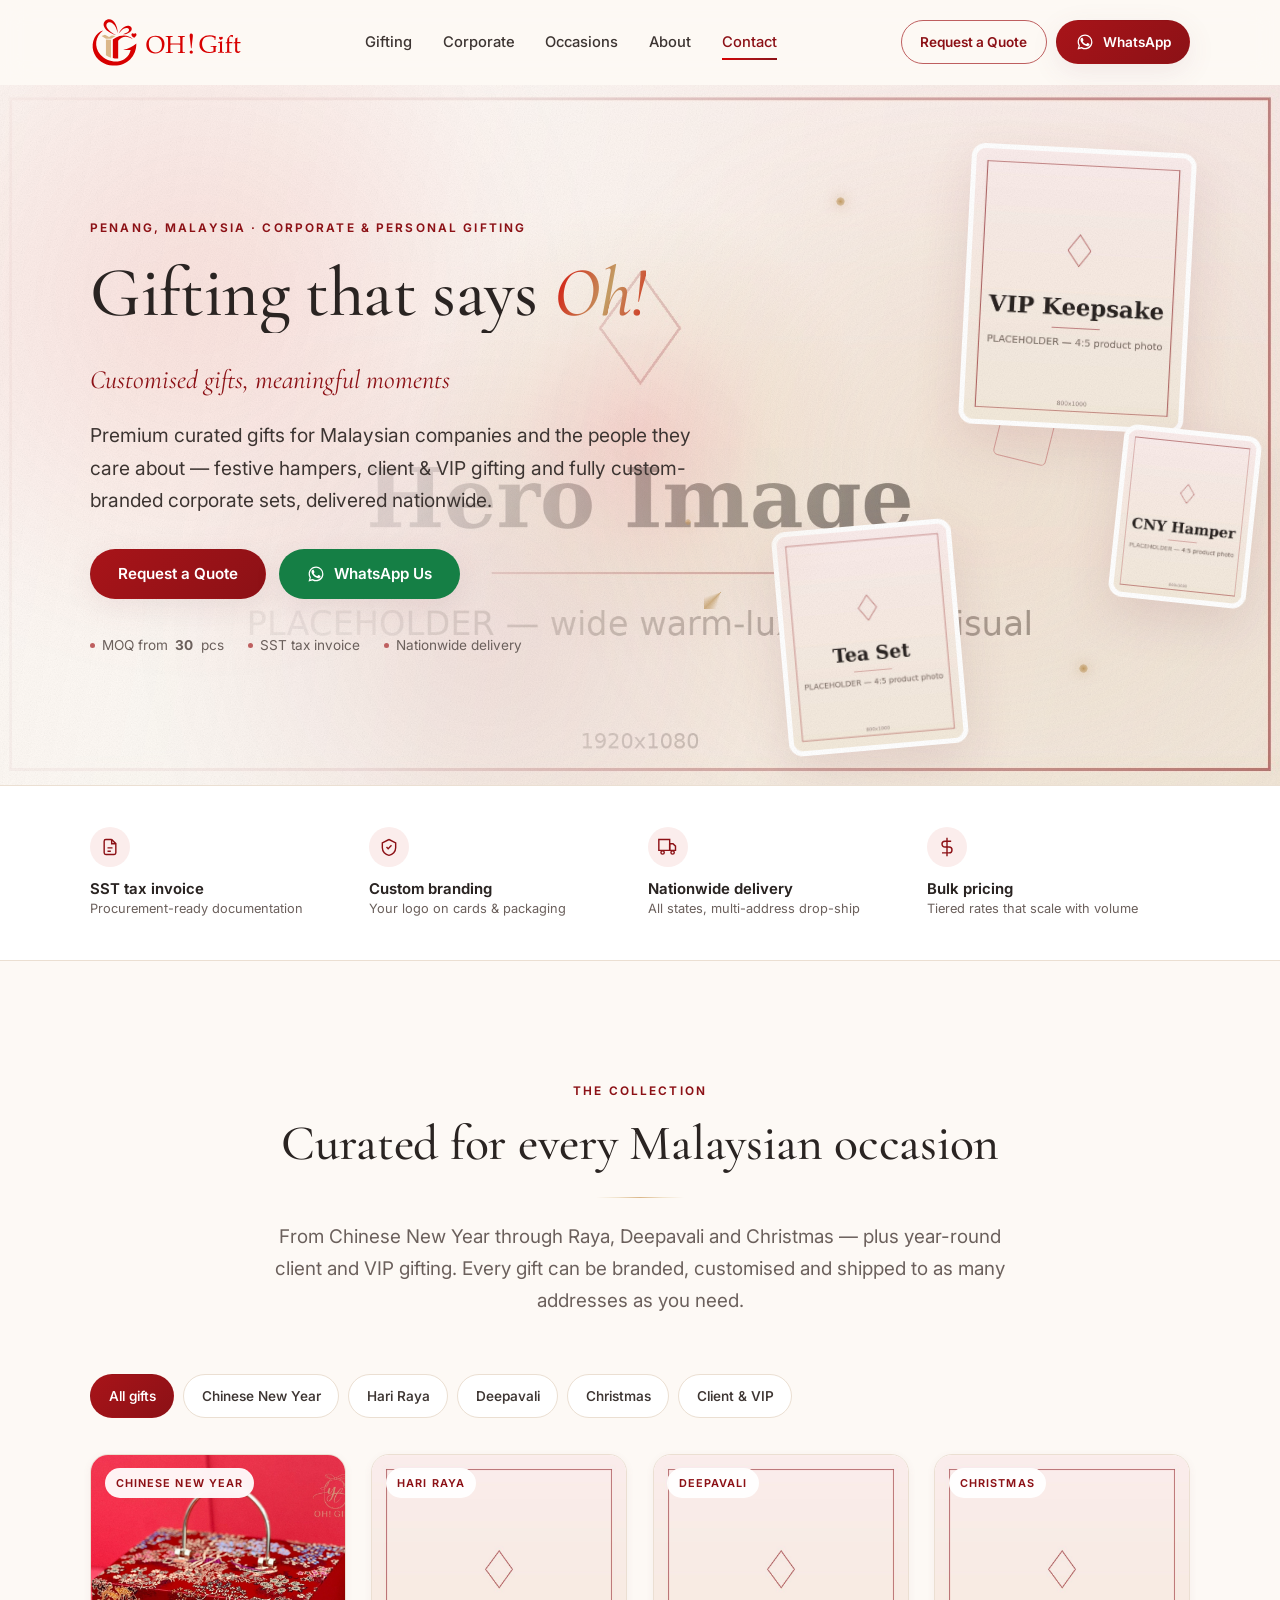
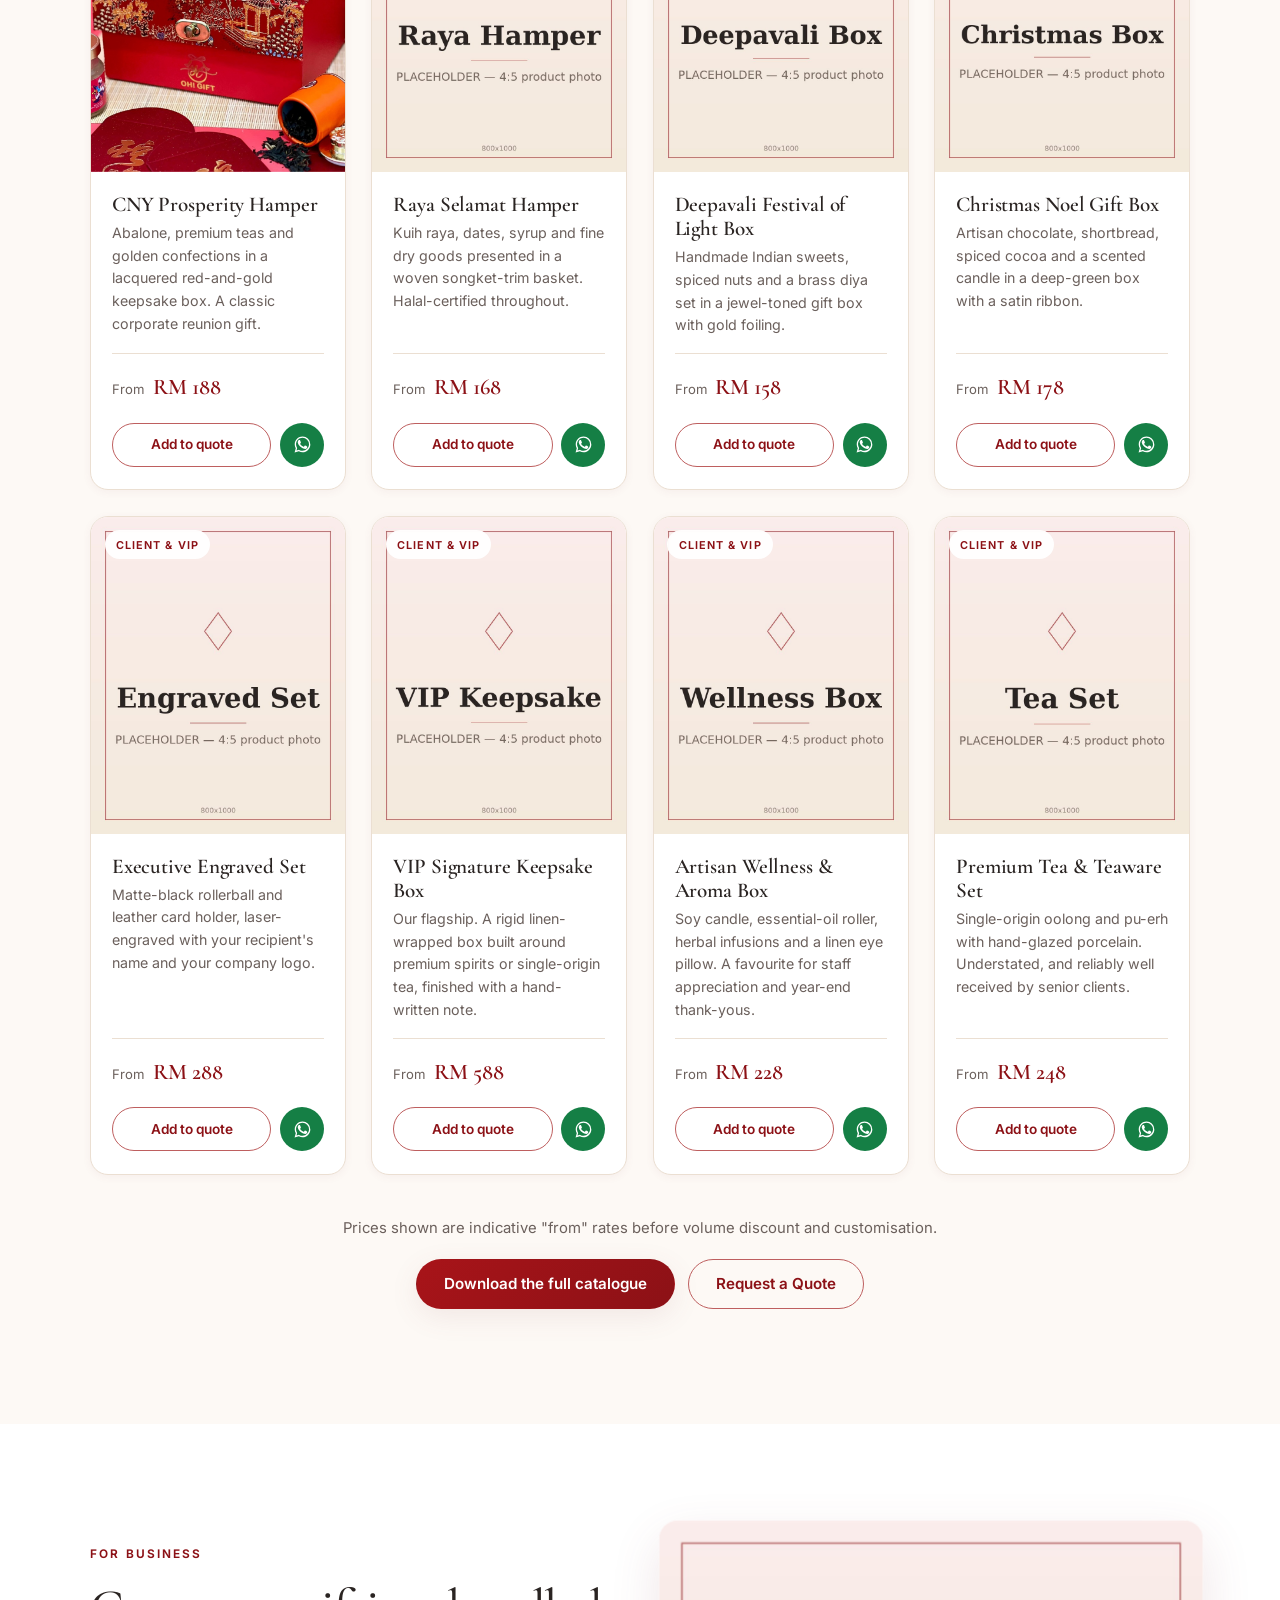
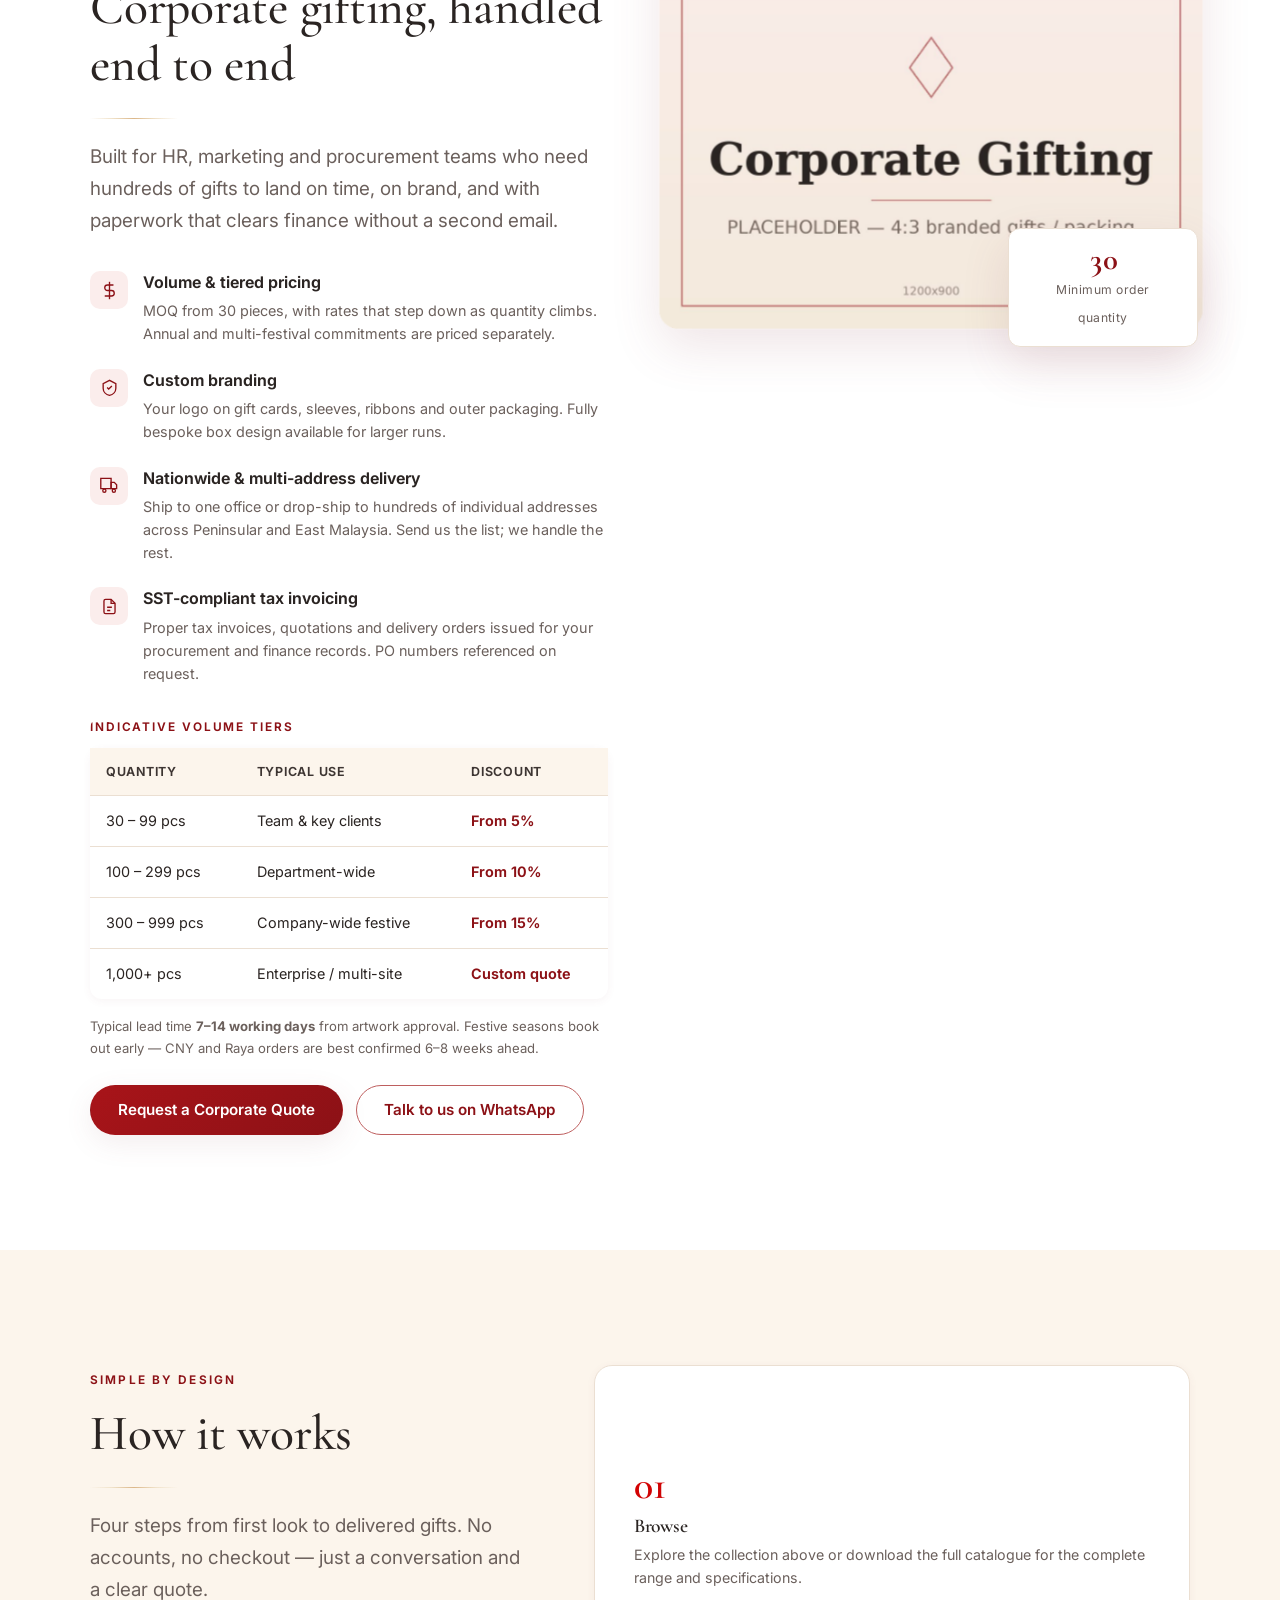
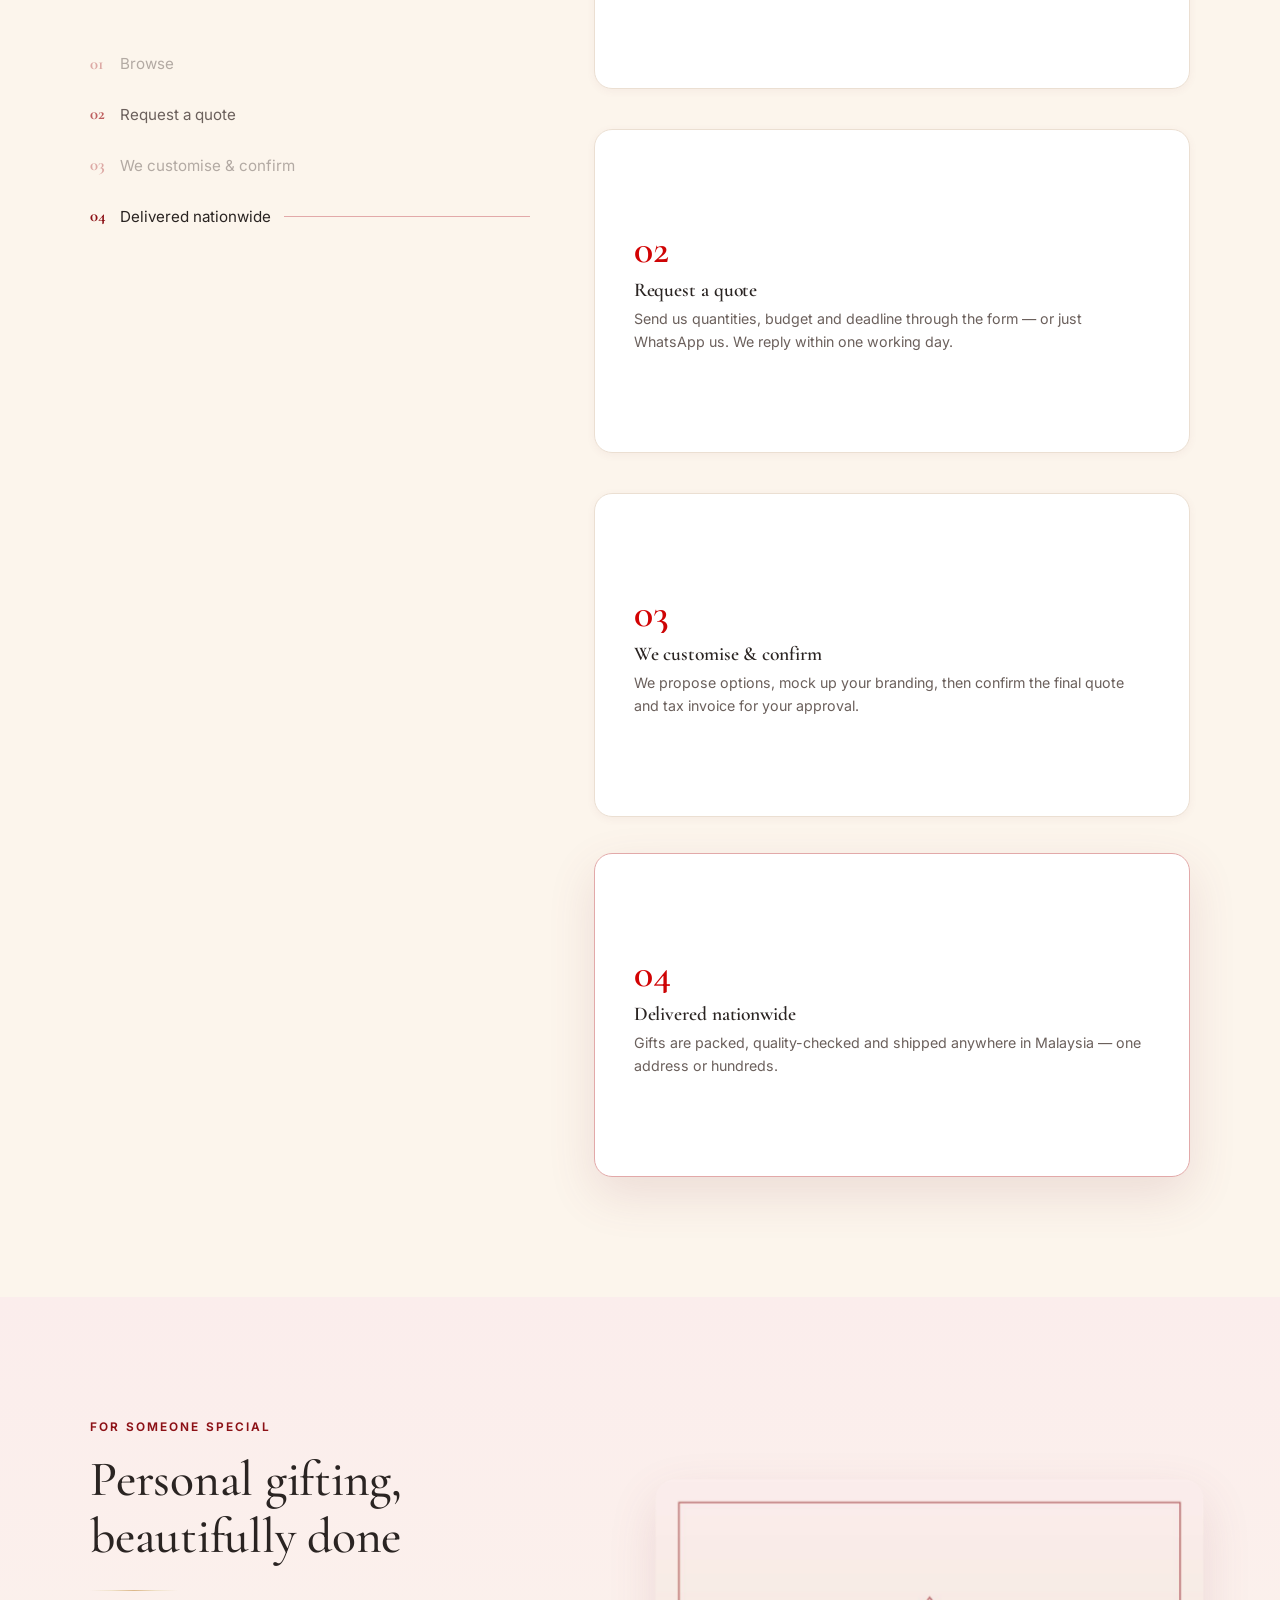
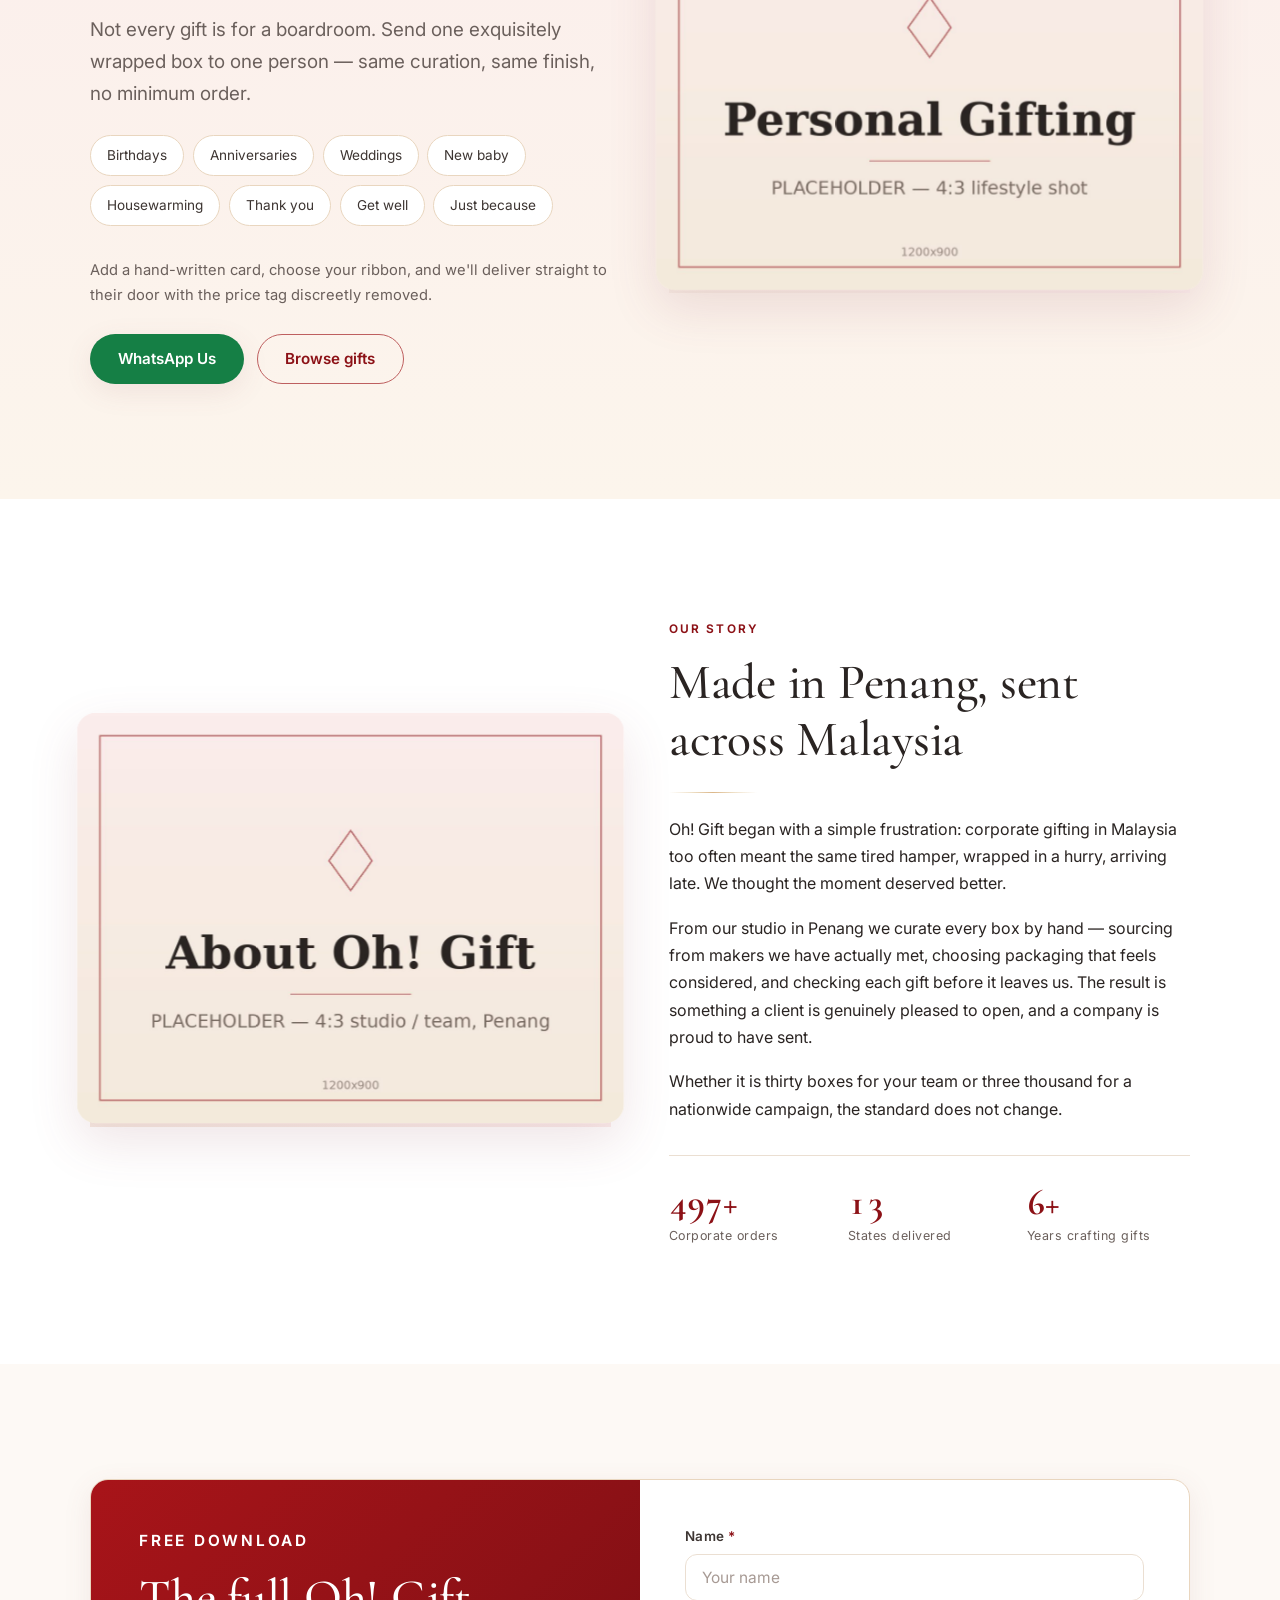
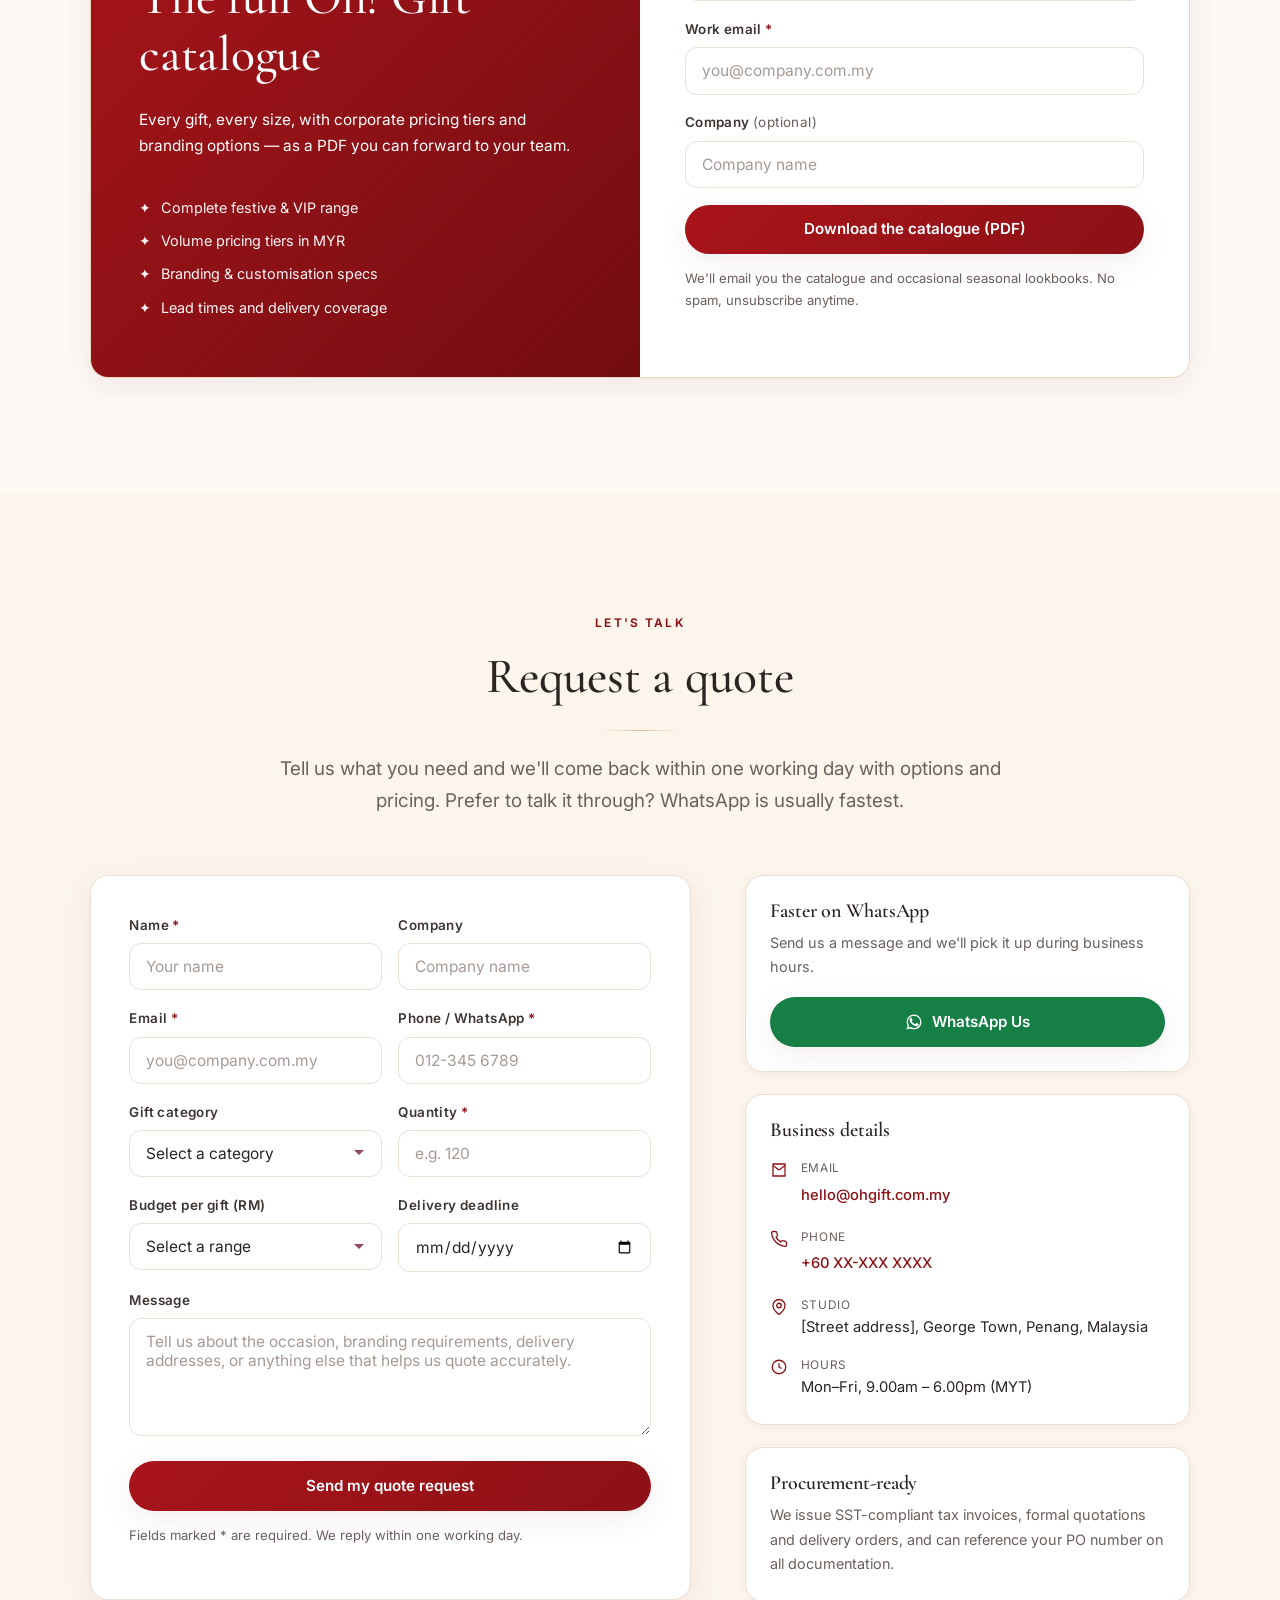
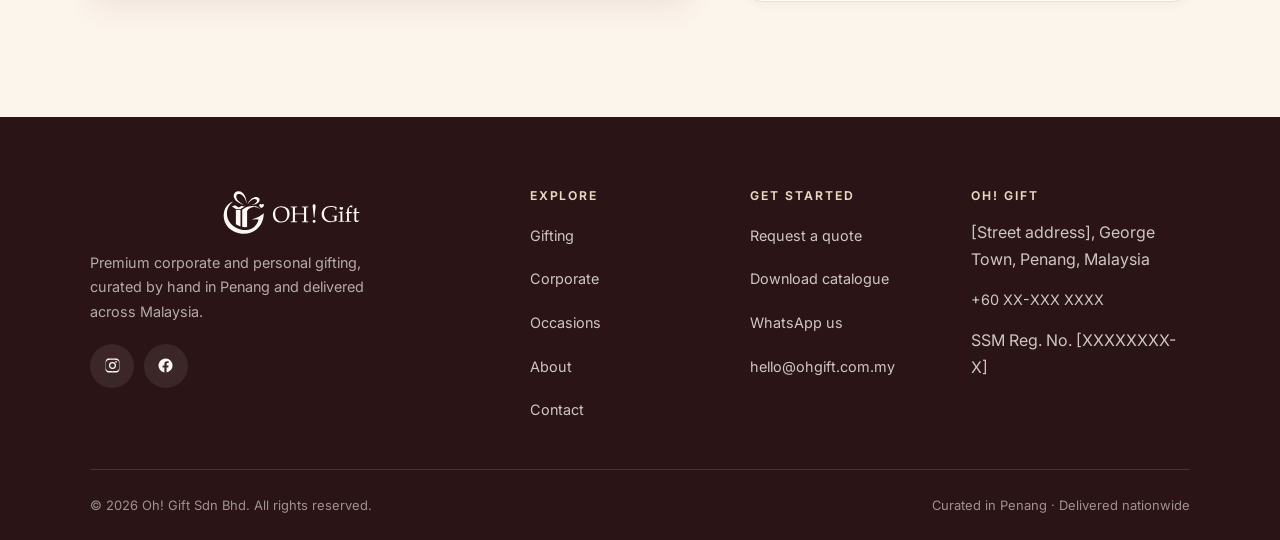
==== commit 5d2abd58: "Add no-code admin CMS for gift photos and pricing - assets/data/gifts.json is now the single source " ====
--- a/index.html
+++ b/index.html
@@ -197,159 +197,19 @@
     </div>
 
     <!-- ===== GIFT CARDS =====================================================
-         To add / edit a gift, copy one <article> block and change:
-           data-cat   : which filter chips it appears under (space-separated)
-           data-gift  : the name passed into WhatsApp + the quote form
-           data-price : the "from" price, used in the enquiry message
-         TODO: replace all names, photos and RM prices with your real catalogue.
+         The grid below is rendered by js/main.js from assets/data/gifts.json.
+         Edit gifts — name, price, photo, description — at /admin/ (the CMS)
+         or directly in assets/data/gifts.json. No HTML changes needed.
     -->
     <div class="gift-grid" id="gift-grid">
-
-      <article class="gift-card reveal" data-cat="cny" data-gift="CNY Prosperity Hamper" data-price="RM 188">
-        <div class="gift-card__media">
-          <img src="assets/gifts/2025 CNY.jpg" alt="CNY Prosperity Hamper — premium Chinese New Year gift hamper" width="800" height="1000" loading="lazy" decoding="async">
-          <span class="gift-card__tag">Chinese New Year</span>
-        </div>
-        <div class="gift-card__body">
-          <h3>CNY Prosperity Hamper</h3>
-          <p class="gift-card__desc">Abalone, premium teas and golden confections in a lacquered red-and-gold keepsake box. A classic corporate reunion gift.</p>
-          <p class="gift-card__price">From <strong>RM 188</strong></p>
-          <div class="gift-card__actions">
-            <button class="btn btn--ghost btn--sm" type="button" data-quote>Add to quote</button>
-            <button class="icon-btn" type="button" data-wa-item aria-label="Ask about CNY Prosperity Hamper on WhatsApp">
-              <svg viewBox="0 0 24 24" aria-hidden="true"><path d="M12.04 2C6.6 2 2.18 6.42 2.18 11.86c0 1.74.46 3.44 1.32 4.94L2 22l5.36-1.4a9.8 9.8 0 0 0 4.68 1.19h.01c5.43 0 9.85-4.42 9.85-9.86A9.8 9.8 0 0 0 19 4.86 9.78 9.78 0 0 0 12.04 2Zm0 17.94h-.01a8.2 8.2 0 0 1-4.17-1.14l-.3-.18-3.1.81.83-3.02-.2-.31a8.14 8.14 0 0 1-1.25-4.34c0-4.52 3.68-8.2 8.2-8.2a8.15 8.15 0 0 1 8.19 8.2c0 4.52-3.68 8.18-8.19 8.18Zm5.43-5.56c-.3-.15-1.76-.87-2.03-.97-.27-.1-.47-.15-.67.15-.2.3-.77.96-.94 1.16-.17.2-.35.22-.65.07-.3-.15-1.26-.46-2.4-1.48-.89-.79-1.49-1.76-1.66-2.06-.17-.3-.02-.46.13-.61.14-.13.3-.35.45-.52.15-.17.2-.3.3-.5.1-.2.05-.37-.02-.52-.08-.15-.67-1.61-.92-2.21-.24-.58-.49-.5-.67-.51h-.57c-.2 0-.52.07-.79.37-.27.3-1.04 1.02-1.04 2.48 0 1.46 1.06 2.88 1.21 3.08.15.2 2.09 3.2 5.07 4.49.71.3 1.26.49 1.69.63.71.22 1.36.19 1.87.12.57-.09 1.76-.72 2-1.41.25-.7.25-1.29.18-1.42-.07-.13-.27-.2-.57-.35Z"/></svg>
-            </button>
-          </div>
-        </div>
-      </article>
-
-      <article class="gift-card reveal d1" data-cat="raya" data-gift="Raya Selamat Hamper" data-price="RM 168">
-        <div class="gift-card__media">
-          <img src="assets/gifts/raya-selamat-hamper.jpg" alt="Raya Selamat Hamper — Hari Raya gift hamper with traditional treats" width="800" height="1000" loading="lazy" decoding="async">
-          <span class="gift-card__tag">Hari Raya</span>
-        </div>
-        <div class="gift-card__body">
-          <h3>Raya Selamat Hamper</h3>
-          <p class="gift-card__desc">Kuih raya, dates, syrup and fine dry goods presented in a woven songket-trim basket. Halal-certified throughout.</p>
-          <p class="gift-card__price">From <strong>RM 168</strong></p>
-          <div class="gift-card__actions">
-            <button class="btn btn--ghost btn--sm" type="button" data-quote>Add to quote</button>
-            <button class="icon-btn" type="button" data-wa-item aria-label="Ask about Raya Selamat Hamper on WhatsApp">
-              <svg viewBox="0 0 24 24" aria-hidden="true"><path d="M12.04 2C6.6 2 2.18 6.42 2.18 11.86c0 1.74.46 3.44 1.32 4.94L2 22l5.36-1.4a9.8 9.8 0 0 0 4.68 1.19h.01c5.43 0 9.85-4.42 9.85-9.86A9.8 9.8 0 0 0 19 4.86 9.78 9.78 0 0 0 12.04 2Zm0 17.94h-.01a8.2 8.2 0 0 1-4.17-1.14l-.3-.18-3.1.81.83-3.02-.2-.31a8.14 8.14 0 0 1-1.25-4.34c0-4.52 3.68-8.2 8.2-8.2a8.15 8.15 0 0 1 8.19 8.2c0 4.52-3.68 8.18-8.19 8.18Zm5.43-5.56c-.3-.15-1.76-.87-2.03-.97-.27-.1-.47-.15-.67.15-.2.3-.77.96-.94 1.16-.17.2-.35.22-.65.07-.3-.15-1.26-.46-2.4-1.48-.89-.79-1.49-1.76-1.66-2.06-.17-.3-.02-.46.13-.61.14-.13.3-.35.45-.52.15-.17.2-.3.3-.5.1-.2.05-.37-.02-.52-.08-.15-.67-1.61-.92-2.21-.24-.58-.49-.5-.67-.51h-.57c-.2 0-.52.07-.79.37-.27.3-1.04 1.02-1.04 2.48 0 1.46 1.06 2.88 1.21 3.08.15.2 2.09 3.2 5.07 4.49.71.3 1.26.49 1.69.63.71.22 1.36.19 1.87.12.57-.09 1.76-.72 2-1.41.25-.7.25-1.29.18-1.42-.07-.13-.27-.2-.57-.35Z"/></svg>
-            </button>
-          </div>
-        </div>
-      </article>
-
-      <article class="gift-card reveal d2" data-cat="deepavali" data-gift="Deepavali Festival of Light Box" data-price="RM 158">
-        <div class="gift-card__media">
-          <img src="assets/gifts/deepavali-light-box.jpg" alt="Deepavali Festival of Light Box — Deepavali gift box with sweets and diya" width="800" height="1000" loading="lazy" decoding="async">
-          <span class="gift-card__tag">Deepavali</span>
-        </div>
-        <div class="gift-card__body">
-          <h3>Deepavali Festival of Light Box</h3>
-          <p class="gift-card__desc">Handmade Indian sweets, spiced nuts and a brass diya set in a jewel-toned gift box with gold foiling.</p>
-          <p class="gift-card__price">From <strong>RM 158</strong></p>
-          <div class="gift-card__actions">
-            <button class="btn btn--ghost btn--sm" type="button" data-quote>Add to quote</button>
-            <button class="icon-btn" type="button" data-wa-item aria-label="Ask about Deepavali Festival of Light Box on WhatsApp">
-              <svg viewBox="0 0 24 24" aria-hidden="true"><path d="M12.04 2C6.6 2 2.18 6.42 2.18 11.86c0 1.74.46 3.44 1.32 4.94L2 22l5.36-1.4a9.8 9.8 0 0 0 4.68 1.19h.01c5.43 0 9.85-4.42 9.85-9.86A9.8 9.8 0 0 0 19 4.86 9.78 9.78 0 0 0 12.04 2Zm0 17.94h-.01a8.2 8.2 0 0 1-4.17-1.14l-.3-.18-3.1.81.83-3.02-.2-.31a8.14 8.14 0 0 1-1.25-4.34c0-4.52 3.68-8.2 8.2-8.2a8.15 8.15 0 0 1 8.19 8.2c0 4.52-3.68 8.18-8.19 8.18Zm5.43-5.56c-.3-.15-1.76-.87-2.03-.97-.27-.1-.47-.15-.67.15-.2.3-.77.96-.94 1.16-.17.2-.35.22-.65.07-.3-.15-1.26-.46-2.4-1.48-.89-.79-1.49-1.76-1.66-2.06-.17-.3-.02-.46.13-.61.14-.13.3-.35.45-.52.15-.17.2-.3.3-.5.1-.2.05-.37-.02-.52-.08-.15-.67-1.61-.92-2.21-.24-.58-.49-.5-.67-.51h-.57c-.2 0-.52.07-.79.37-.27.3-1.04 1.02-1.04 2.48 0 1.46 1.06 2.88 1.21 3.08.15.2 2.09 3.2 5.07 4.49.71.3 1.26.49 1.69.63.71.22 1.36.19 1.87.12.57-.09 1.76-.72 2-1.41.25-.7.25-1.29.18-1.42-.07-.13-.27-.2-.57-.35Z"/></svg>
-            </button>
-          </div>
-        </div>
-      </article>
-
-      <article class="gift-card reveal d3" data-cat="christmas" data-gift="Christmas Noel Gift Box" data-price="RM 178">
-        <div class="gift-card__media">
-          <img src="assets/gifts/christmas-noel-box.jpg" alt="Christmas Noel Gift Box — festive Christmas corporate gift box" width="800" height="1000" loading="lazy" decoding="async">
-          <span class="gift-card__tag">Christmas</span>
-        </div>
-        <div class="gift-card__body">
-          <h3>Christmas Noel Gift Box</h3>
-          <p class="gift-card__desc">Artisan chocolate, shortbread, spiced cocoa and a scented candle in a deep-green box with a satin ribbon.</p>
-          <p class="gift-card__price">From <strong>RM 178</strong></p>
-          <div class="gift-card__actions">
-            <button class="btn btn--ghost btn--sm" type="button" data-quote>Add to quote</button>
-            <button class="icon-btn" type="button" data-wa-item aria-label="Ask about Christmas Noel Gift Box on WhatsApp">
-              <svg viewBox="0 0 24 24" aria-hidden="true"><path d="M12.04 2C6.6 2 2.18 6.42 2.18 11.86c0 1.74.46 3.44 1.32 4.94L2 22l5.36-1.4a9.8 9.8 0 0 0 4.68 1.19h.01c5.43 0 9.85-4.42 9.85-9.86A9.8 9.8 0 0 0 19 4.86 9.78 9.78 0 0 0 12.04 2Zm0 17.94h-.01a8.2 8.2 0 0 1-4.17-1.14l-.3-.18-3.1.81.83-3.02-.2-.31a8.14 8.14 0 0 1-1.25-4.34c0-4.52 3.68-8.2 8.2-8.2a8.15 8.15 0 0 1 8.19 8.2c0 4.52-3.68 8.18-8.19 8.18Zm5.43-5.56c-.3-.15-1.76-.87-2.03-.97-.27-.1-.47-.15-.67.15-.2.3-.77.96-.94 1.16-.17.2-.35.22-.65.07-.3-.15-1.26-.46-2.4-1.48-.89-.79-1.49-1.76-1.66-2.06-.17-.3-.02-.46.13-.61.14-.13.3-.35.45-.52.15-.17.2-.3.3-.5.1-.2.05-.37-.02-.52-.08-.15-.67-1.61-.92-2.21-.24-.58-.49-.5-.67-.51h-.57c-.2 0-.52.07-.79.37-.27.3-1.04 1.02-1.04 2.48 0 1.46 1.06 2.88 1.21 3.08.15.2 2.09 3.2 5.07 4.49.71.3 1.26.49 1.69.63.71.22 1.36.19 1.87.12.57-.09 1.76-.72 2-1.41.25-.7.25-1.29.18-1.42-.07-.13-.27-.2-.57-.35Z"/></svg>
-            </button>
-          </div>
-        </div>
-      </article>
-
-      <article class="gift-card reveal" data-cat="vip" data-gift="Executive Engraved Pen &amp; Card Holder Set" data-price="RM 288">
-        <div class="gift-card__media">
-          <img src="assets/gifts/executive-engraved-set.jpg" alt="Executive Engraved Pen and Card Holder Set — personalised corporate gift" width="800" height="1000" loading="lazy" decoding="async">
-          <span class="gift-card__tag">Client &amp; VIP</span>
-        </div>
-        <div class="gift-card__body">
-          <h3>Executive Engraved Set</h3>
-          <p class="gift-card__desc">Matte-black rollerball and leather card holder, laser-engraved with your recipient's name and your company logo.</p>
-          <p class="gift-card__price">From <strong>RM 288</strong></p>
-          <div class="gift-card__actions">
-            <button class="btn btn--ghost btn--sm" type="button" data-quote>Add to quote</button>
-            <button class="icon-btn" type="button" data-wa-item aria-label="Ask about the Executive Engraved Set on WhatsApp">
-              <svg viewBox="0 0 24 24" aria-hidden="true"><path d="M12.04 2C6.6 2 2.18 6.42 2.18 11.86c0 1.74.46 3.44 1.32 4.94L2 22l5.36-1.4a9.8 9.8 0 0 0 4.68 1.19h.01c5.43 0 9.85-4.42 9.85-9.86A9.8 9.8 0 0 0 19 4.86 9.78 9.78 0 0 0 12.04 2Zm0 17.94h-.01a8.2 8.2 0 0 1-4.17-1.14l-.3-.18-3.1.81.83-3.02-.2-.31a8.14 8.14 0 0 1-1.25-4.34c0-4.52 3.68-8.2 8.2-8.2a8.15 8.15 0 0 1 8.19 8.2c0 4.52-3.68 8.18-8.19 8.18Zm5.43-5.56c-.3-.15-1.76-.87-2.03-.97-.27-.1-.47-.15-.67.15-.2.3-.77.96-.94 1.16-.17.2-.35.22-.65.07-.3-.15-1.26-.46-2.4-1.48-.89-.79-1.49-1.76-1.66-2.06-.17-.3-.02-.46.13-.61.14-.13.3-.35.45-.52.15-.17.2-.3.3-.5.1-.2.05-.37-.02-.52-.08-.15-.67-1.61-.92-2.21-.24-.58-.49-.5-.67-.51h-.57c-.2 0-.52.07-.79.37-.27.3-1.04 1.02-1.04 2.48 0 1.46 1.06 2.88 1.21 3.08.15.2 2.09 3.2 5.07 4.49.71.3 1.26.49 1.69.63.71.22 1.36.19 1.87.12.57-.09 1.76-.72 2-1.41.25-.7.25-1.29.18-1.42-.07-.13-.27-.2-.57-.35Z"/></svg>
-            </button>
-          </div>
-        </div>
-      </article>
-
-      <article class="gift-card reveal d1" data-cat="vip" data-gift="VIP Signature Keepsake Box" data-price="RM 588">
-        <div class="gift-card__media">
-          <img src="assets/gifts/vip-signature-box.jpg" alt="VIP Signature Keepsake Box — high-value curated executive gift" width="800" height="1000" loading="lazy" decoding="async">
-          <span class="gift-card__tag">Client &amp; VIP</span>
-        </div>
-        <div class="gift-card__body">
-          <h3>VIP Signature Keepsake Box</h3>
-          <p class="gift-card__desc">Our flagship. A rigid linen-wrapped box built around premium spirits or single-origin tea, finished with a hand-written note.</p>
-          <p class="gift-card__price">From <strong>RM 588</strong></p>
-          <div class="gift-card__actions">
-            <button class="btn btn--ghost btn--sm" type="button" data-quote>Add to quote</button>
-            <button class="icon-btn" type="button" data-wa-item aria-label="Ask about the VIP Signature Keepsake Box on WhatsApp">
-              <svg viewBox="0 0 24 24" aria-hidden="true"><path d="M12.04 2C6.6 2 2.18 6.42 2.18 11.86c0 1.74.46 3.44 1.32 4.94L2 22l5.36-1.4a9.8 9.8 0 0 0 4.68 1.19h.01c5.43 0 9.85-4.42 9.85-9.86A9.8 9.8 0 0 0 19 4.86 9.78 9.78 0 0 0 12.04 2Zm0 17.94h-.01a8.2 8.2 0 0 1-4.17-1.14l-.3-.18-3.1.81.83-3.02-.2-.31a8.14 8.14 0 0 1-1.25-4.34c0-4.52 3.68-8.2 8.2-8.2a8.15 8.15 0 0 1 8.19 8.2c0 4.52-3.68 8.18-8.19 8.18Zm5.43-5.56c-.3-.15-1.76-.87-2.03-.97-.27-.1-.47-.15-.67.15-.2.3-.77.96-.94 1.16-.17.2-.35.22-.65.07-.3-.15-1.26-.46-2.4-1.48-.89-.79-1.49-1.76-1.66-2.06-.17-.3-.02-.46.13-.61.14-.13.3-.35.45-.52.15-.17.2-.3.3-.5.1-.2.05-.37-.02-.52-.08-.15-.67-1.61-.92-2.21-.24-.58-.49-.5-.67-.51h-.57c-.2 0-.52.07-.79.37-.27.3-1.04 1.02-1.04 2.48 0 1.46 1.06 2.88 1.21 3.08.15.2 2.09 3.2 5.07 4.49.71.3 1.26.49 1.69.63.71.22 1.36.19 1.87.12.57-.09 1.76-.72 2-1.41.25-.7.25-1.29.18-1.42-.07-.13-.27-.2-.57-.35Z"/></svg>
-            </button>
-          </div>
-        </div>
-      </article>
-
-      <article class="gift-card reveal d2" data-cat="vip" data-gift="Artisan Wellness &amp; Aroma Box" data-price="RM 228">
-        <div class="gift-card__media">
-          <img src="assets/gifts/wellness-aroma-box.jpg" alt="Artisan Wellness and Aroma Box — wellness gift set with candle and tea" width="800" height="1000" loading="lazy" decoding="async">
-          <span class="gift-card__tag">Client &amp; VIP</span>
-        </div>
-        <div class="gift-card__body">
-          <h3>Artisan Wellness &amp; Aroma Box</h3>
-          <p class="gift-card__desc">Soy candle, essential-oil roller, herbal infusions and a linen eye pillow. A favourite for staff appreciation and year-end thank-yous.</p>
-          <p class="gift-card__price">From <strong>RM 228</strong></p>
-          <div class="gift-card__actions">
-            <button class="btn btn--ghost btn--sm" type="button" data-quote>Add to quote</button>
-            <button class="icon-btn" type="button" data-wa-item aria-label="Ask about the Artisan Wellness and Aroma Box on WhatsApp">
-              <svg viewBox="0 0 24 24" aria-hidden="true"><path d="M12.04 2C6.6 2 2.18 6.42 2.18 11.86c0 1.74.46 3.44 1.32 4.94L2 22l5.36-1.4a9.8 9.8 0 0 0 4.68 1.19h.01c5.43 0 9.85-4.42 9.85-9.86A9.8 9.8 0 0 0 19 4.86 9.78 9.78 0 0 0 12.04 2Zm0 17.94h-.01a8.2 8.2 0 0 1-4.17-1.14l-.3-.18-3.1.81.83-3.02-.2-.31a8.14 8.14 0 0 1-1.25-4.34c0-4.52 3.68-8.2 8.2-8.2a8.15 8.15 0 0 1 8.19 8.2c0 4.52-3.68 8.18-8.19 8.18Zm5.43-5.56c-.3-.15-1.76-.87-2.03-.97-.27-.1-.47-.15-.67.15-.2.3-.77.96-.94 1.16-.17.2-.35.22-.65.07-.3-.15-1.26-.46-2.4-1.48-.89-.79-1.49-1.76-1.66-2.06-.17-.3-.02-.46.13-.61.14-.13.3-.35.45-.52.15-.17.2-.3.3-.5.1-.2.05-.37-.02-.52-.08-.15-.67-1.61-.92-2.21-.24-.58-.49-.5-.67-.51h-.57c-.2 0-.52.07-.79.37-.27.3-1.04 1.02-1.04 2.48 0 1.46 1.06 2.88 1.21 3.08.15.2 2.09 3.2 5.07 4.49.71.3 1.26.49 1.69.63.71.22 1.36.19 1.87.12.57-.09 1.76-.72 2-1.41.25-.7.25-1.29.18-1.42-.07-.13-.27-.2-.57-.35Z"/></svg>
-            </button>
-          </div>
-        </div>
-      </article>
-
-      <article class="gift-card reveal d3" data-cat="vip cny" data-gift="Premium Tea &amp; Teaware Set" data-price="RM 248">
-        <div class="gift-card__media">
-          <img src="assets/gifts/artisan-tea-set.jpg" alt="Premium Tea and Teaware Set — curated tea gift with porcelain teaware" width="800" height="1000" loading="lazy" decoding="async">
-          <span class="gift-card__tag">Client &amp; VIP</span>
-        </div>
-        <div class="gift-card__body">
-          <h3>Premium Tea &amp; Teaware Set</h3>
-          <p class="gift-card__desc">Single-origin oolong and pu-erh with hand-glazed porcelain. Understated, and reliably well received by senior clients.</p>
-          <p class="gift-card__price">From <strong>RM 248</strong></p>
-          <div class="gift-card__actions">
-            <button class="btn btn--ghost btn--sm" type="button" data-quote>Add to quote</button>
-            <button class="icon-btn" type="button" data-wa-item aria-label="Ask about the Premium Tea and Teaware Set on WhatsApp">
-              <svg viewBox="0 0 24 24" aria-hidden="true"><path d="M12.04 2C6.6 2 2.18 6.42 2.18 11.86c0 1.74.46 3.44 1.32 4.94L2 22l5.36-1.4a9.8 9.8 0 0 0 4.68 1.19h.01c5.43 0 9.85-4.42 9.85-9.86A9.8 9.8 0 0 0 19 4.86 9.78 9.78 0 0 0 12.04 2Zm0 17.94h-.01a8.2 8.2 0 0 1-4.17-1.14l-.3-.18-3.1.81.83-3.02-.2-.31a8.14 8.14 0 0 1-1.25-4.34c0-4.52 3.68-8.2 8.2-8.2a8.15 8.15 0 0 1 8.19 8.2c0 4.52-3.68 8.18-8.19 8.18Zm5.43-5.56c-.3-.15-1.76-.87-2.03-.97-.27-.1-.47-.15-.67.15-.2.3-.77.96-.94 1.16-.17.2-.35.22-.65.07-.3-.15-1.26-.46-2.4-1.48-.89-.79-1.49-1.76-1.66-2.06-.17-.3-.02-.46.13-.61.14-.13.3-.35.45-.52.15-.17.2-.3.3-.5.1-.2.05-.37-.02-.52-.08-.15-.67-1.61-.92-2.21-.24-.58-.49-.5-.67-.51h-.57c-.2 0-.52.07-.79.37-.27.3-1.04 1.02-1.04 2.48 0 1.46 1.06 2.88 1.21 3.08.15.2 2.09 3.2 5.07 4.49.71.3 1.26.49 1.69.63.71.22 1.36.19 1.87.12.57-.09 1.76-.72 2-1.41.25-.7.25-1.29.18-1.42-.07-.13-.27-.2-.57-.35Z"/></svg>
-            </button>
-          </div>
-        </div>
-      </article>
-
-    </div>
+      <noscript>
+        <p style="max-width:60ch;margin:0 auto">
+          Enable JavaScript to browse our gift catalogue — or WhatsApp us and
+          we'll send the full list straight to your chat.
+        </p>
+      </noscript>
+    </div>
+
 
     <p class="visually-hidden" id="filter-status" role="status" aria-live="polite"></p>
 
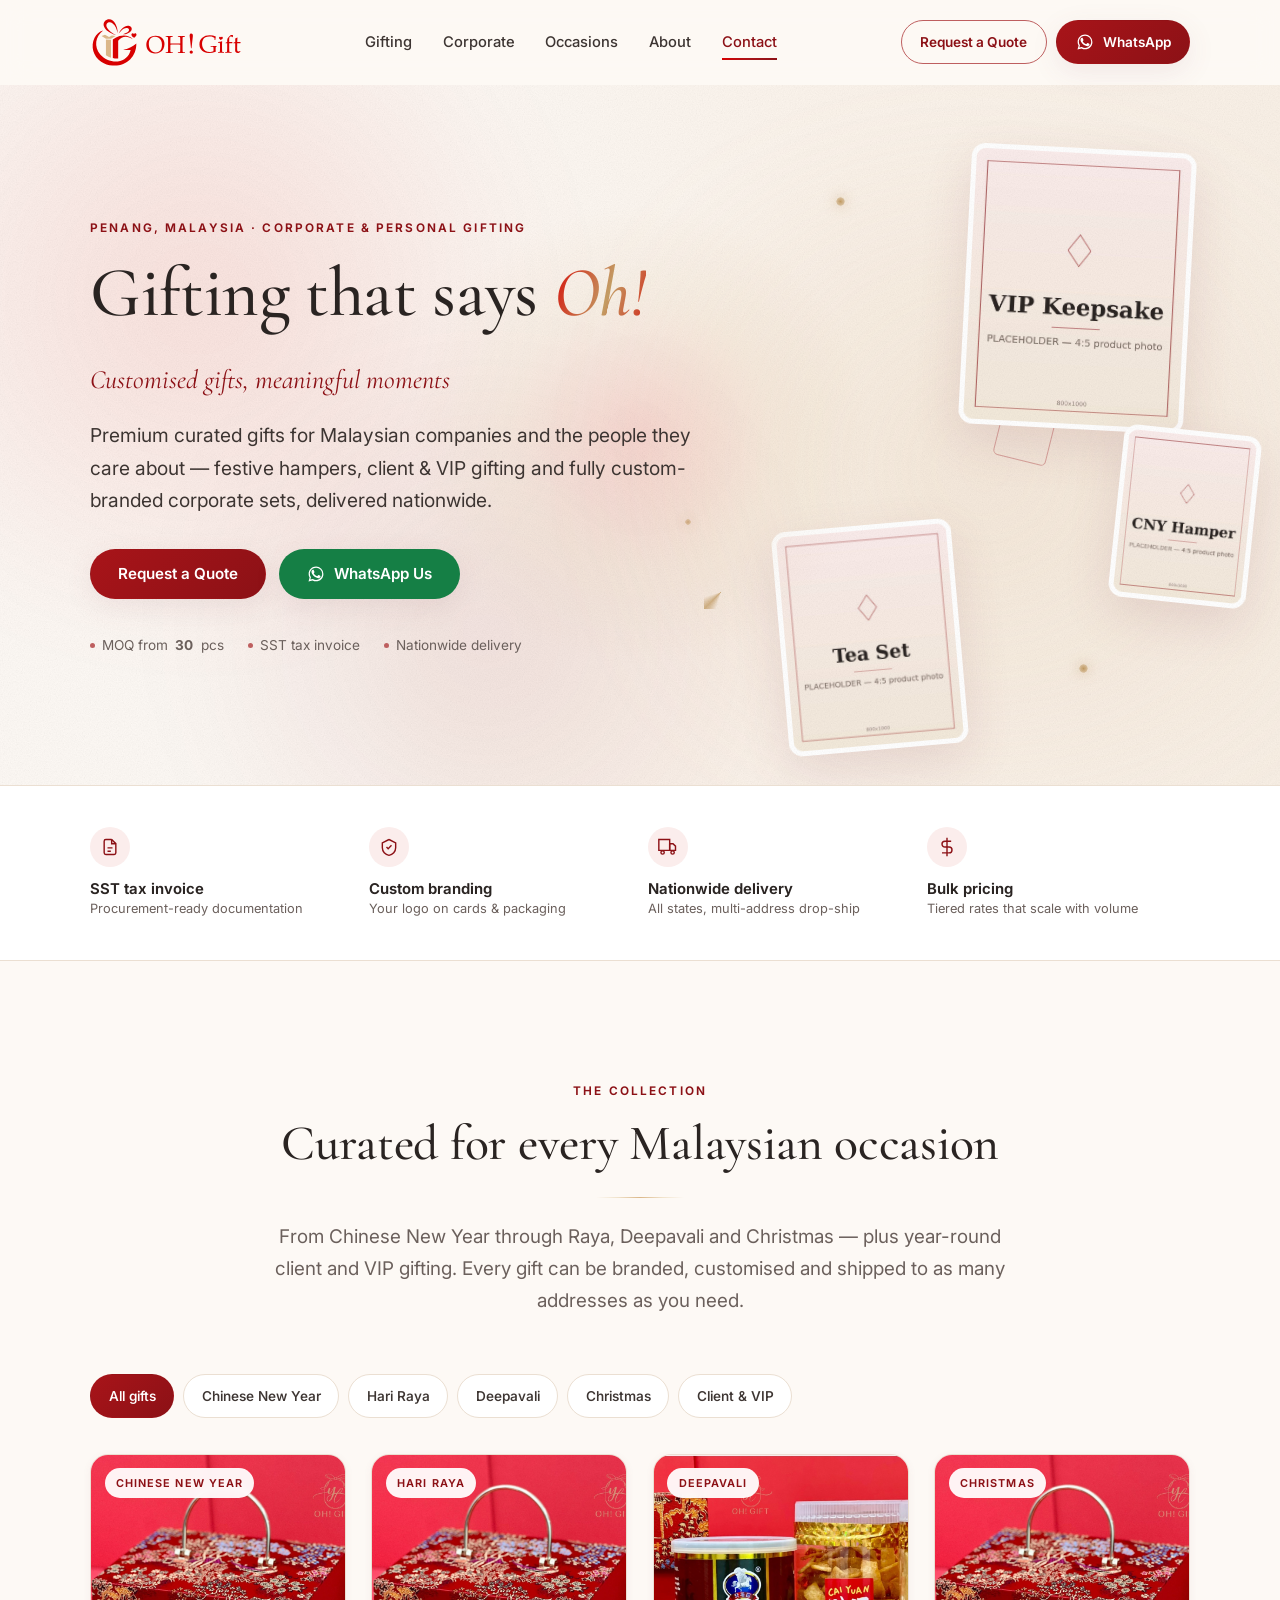
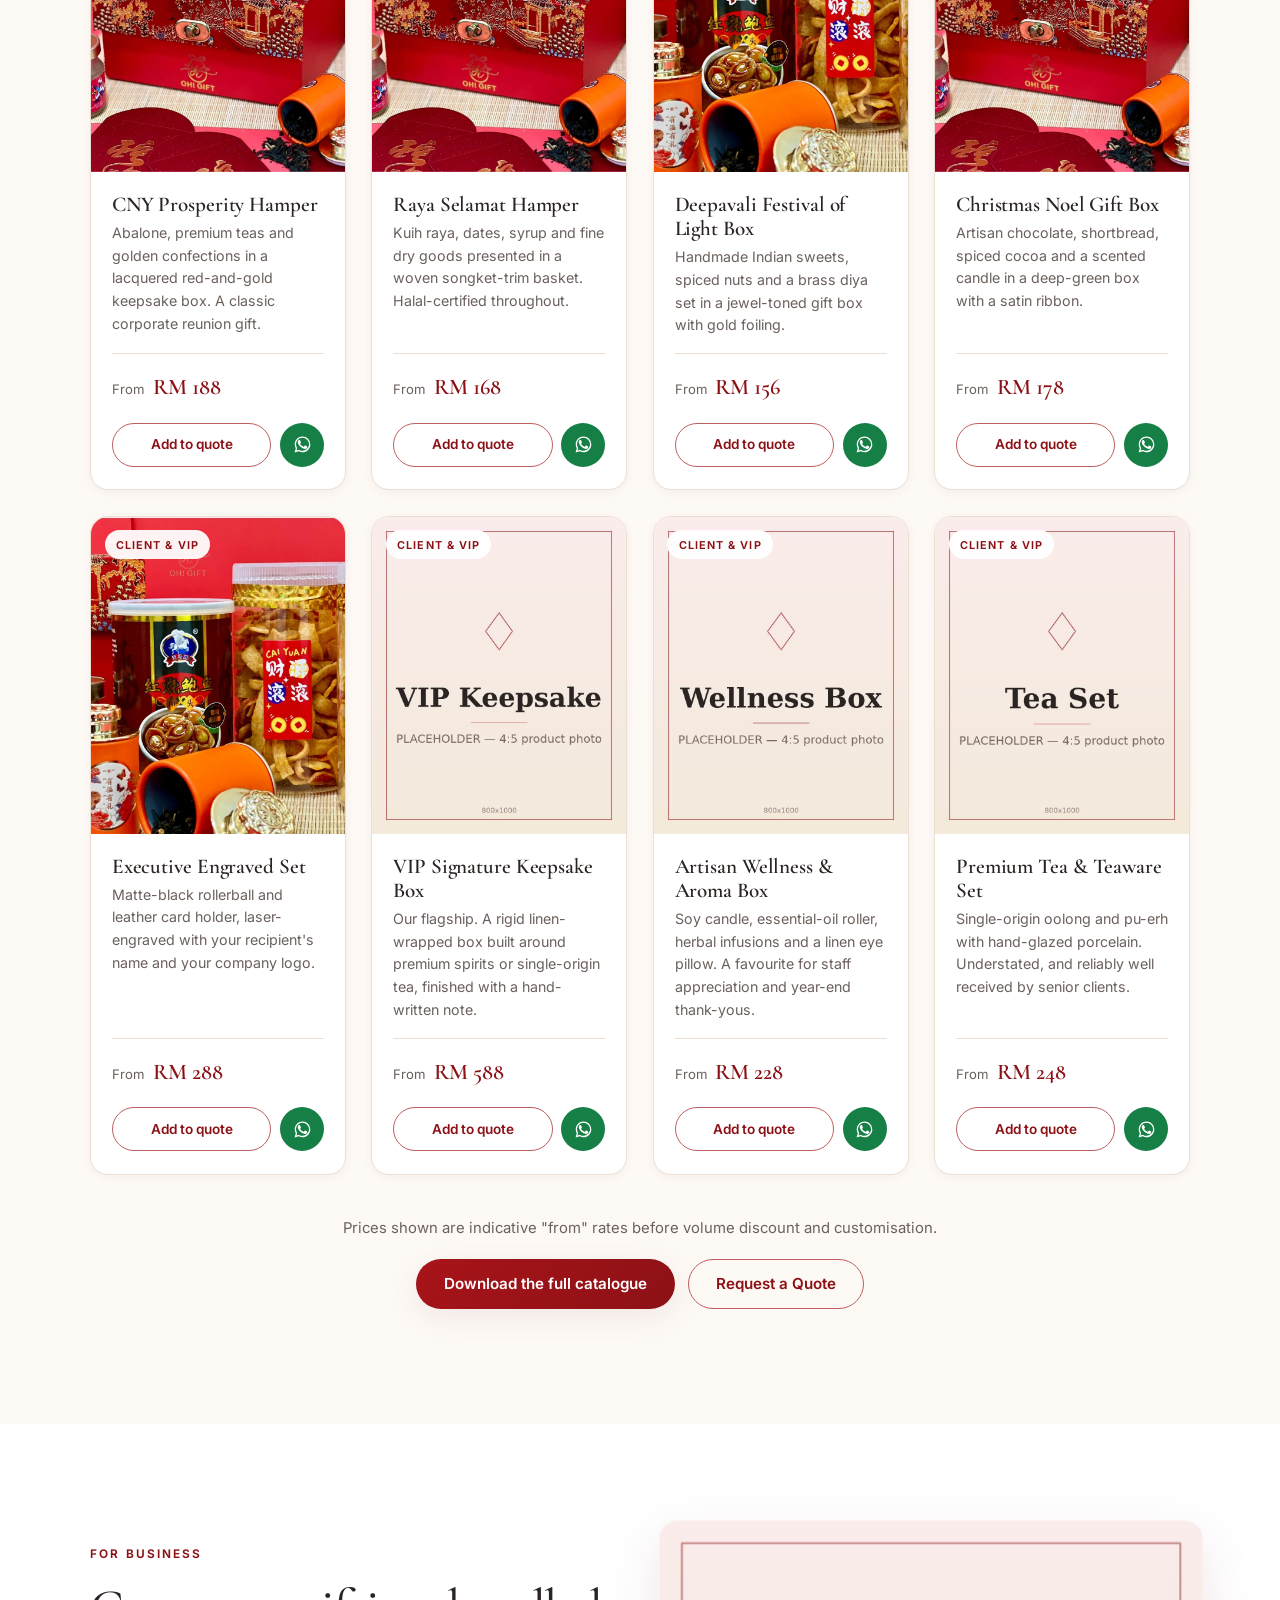
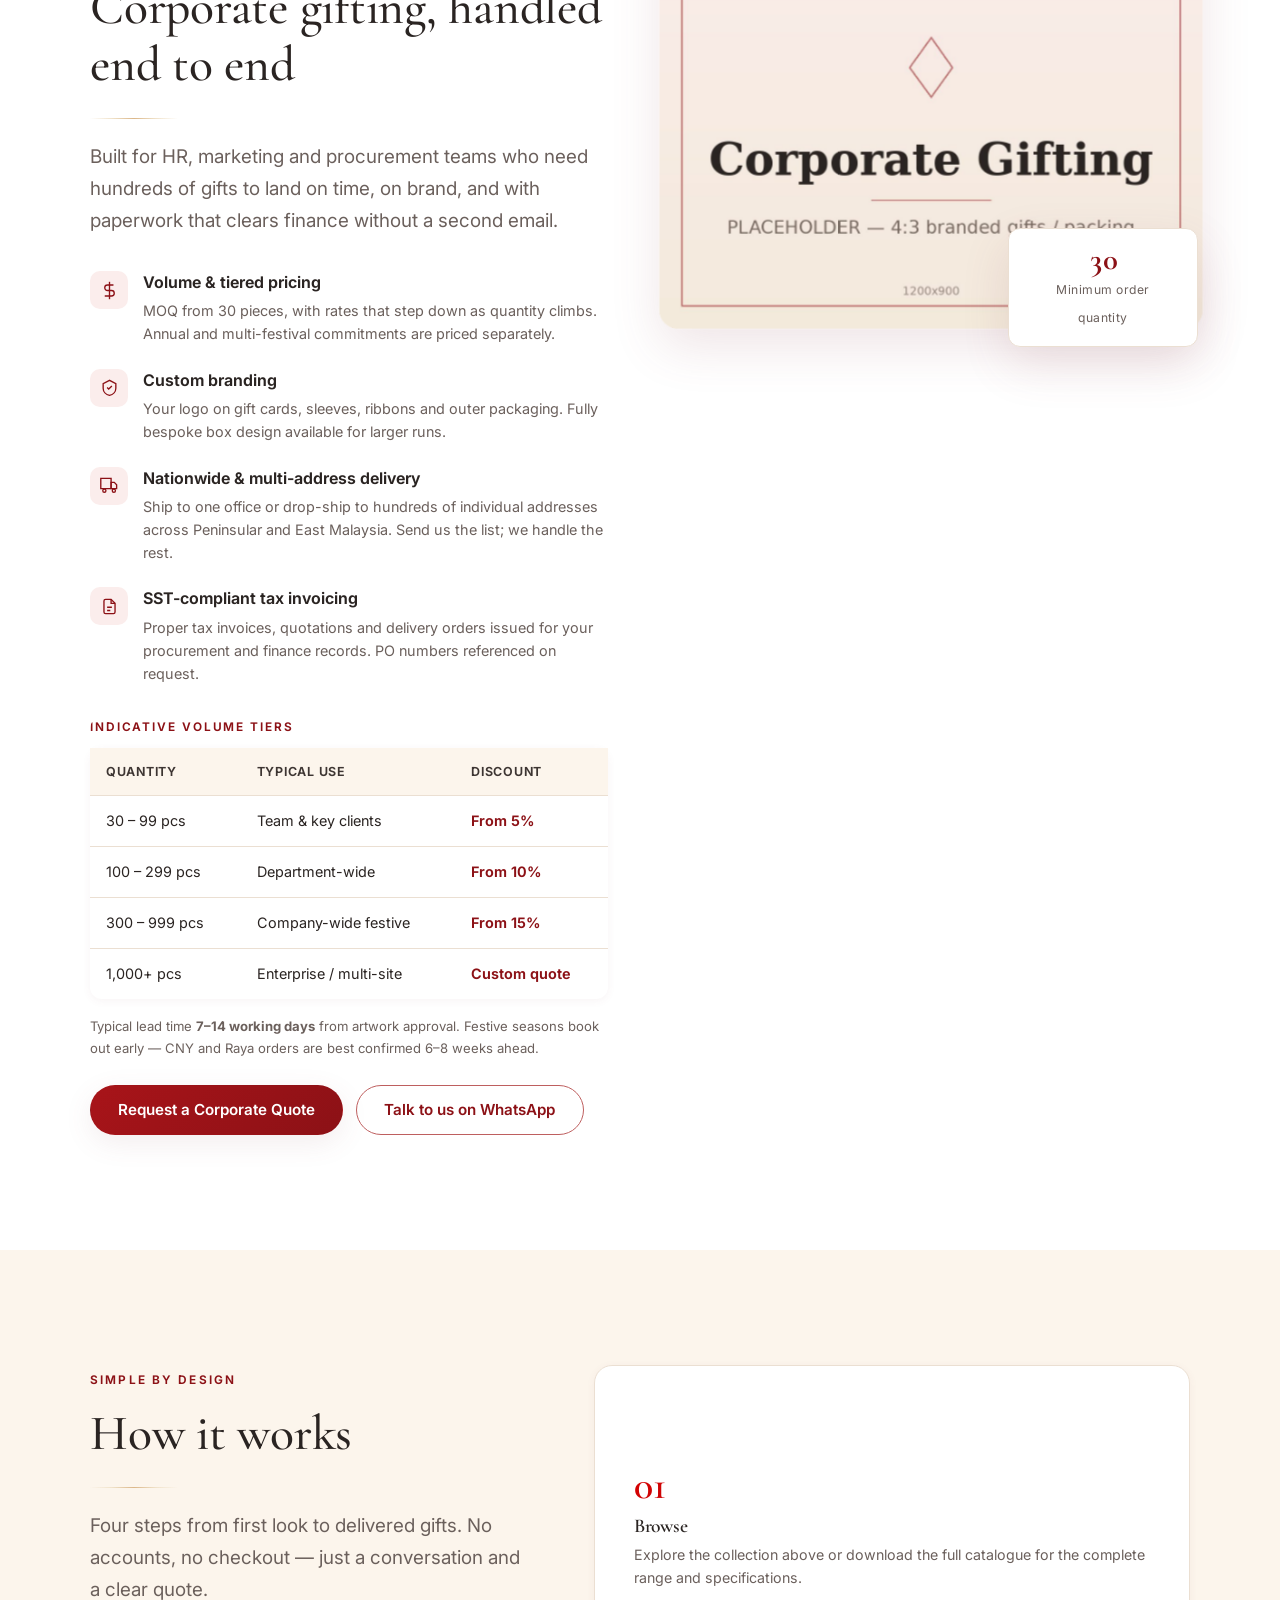
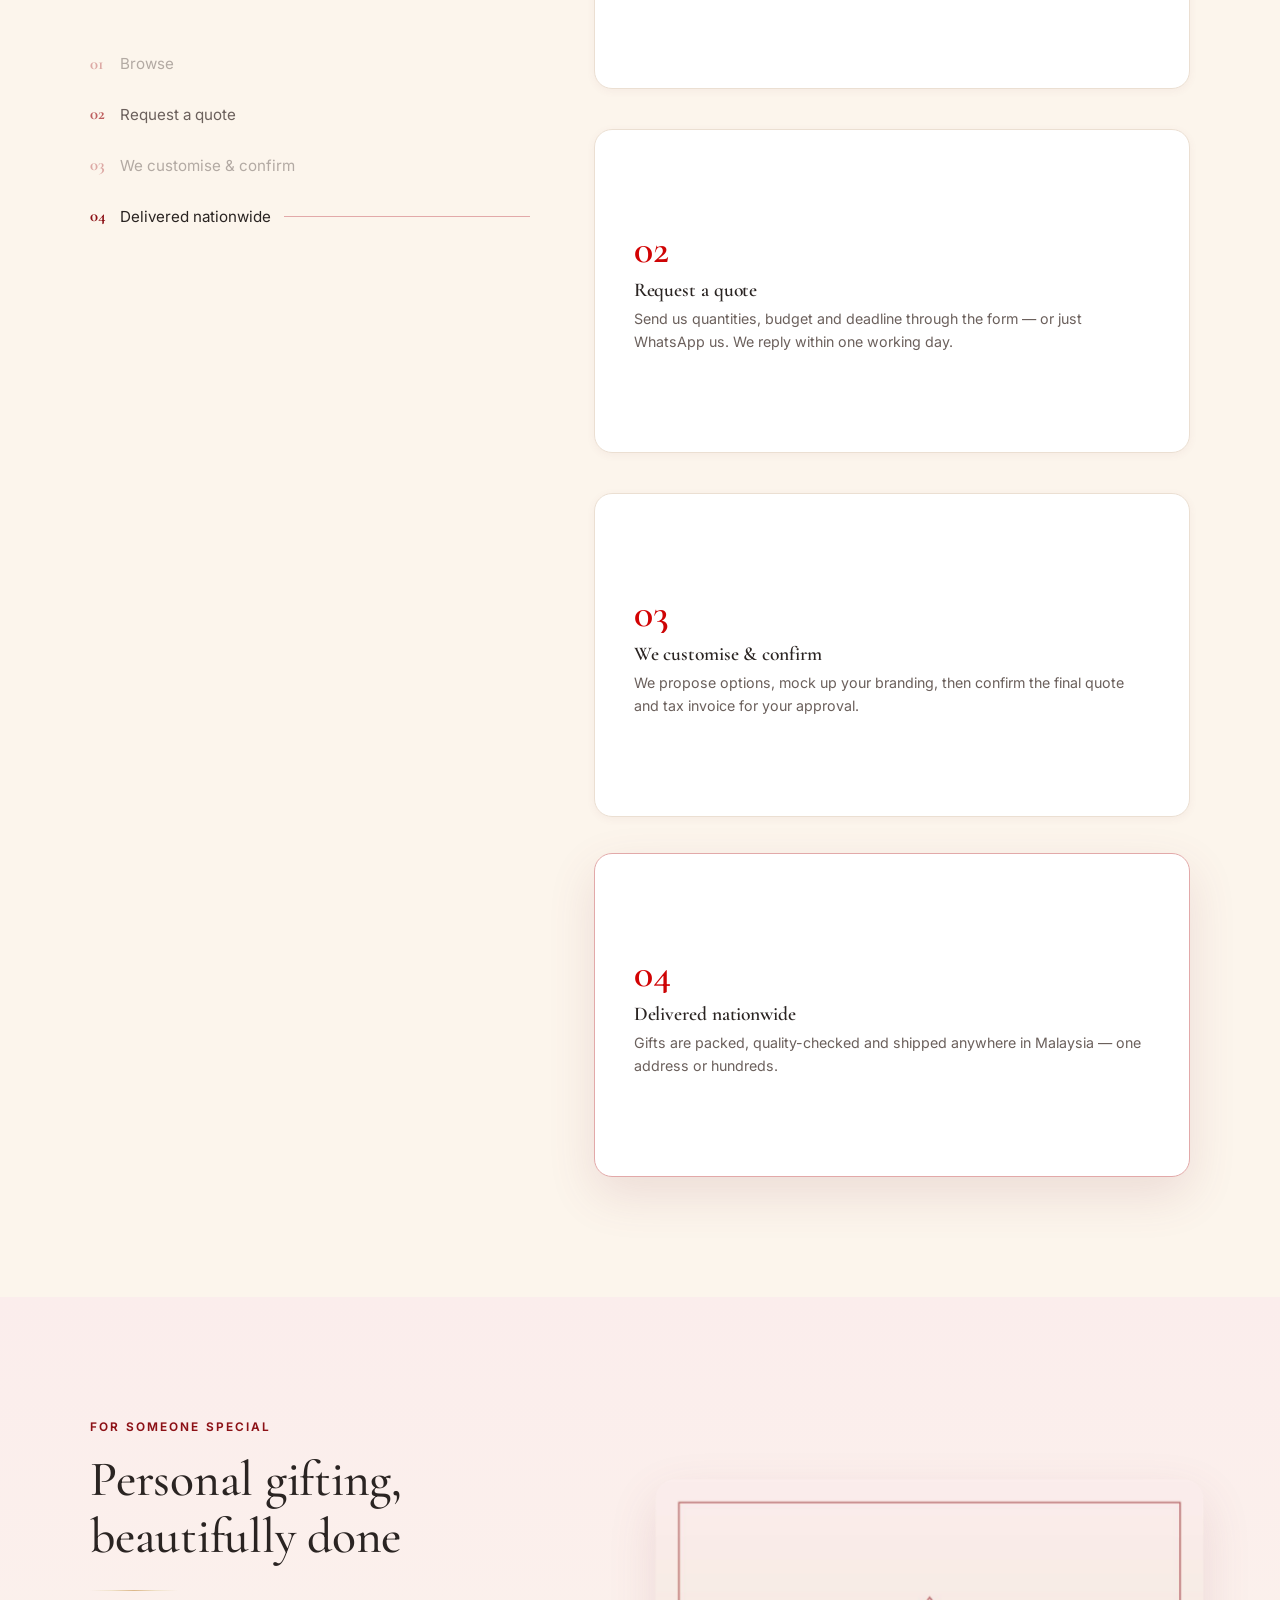
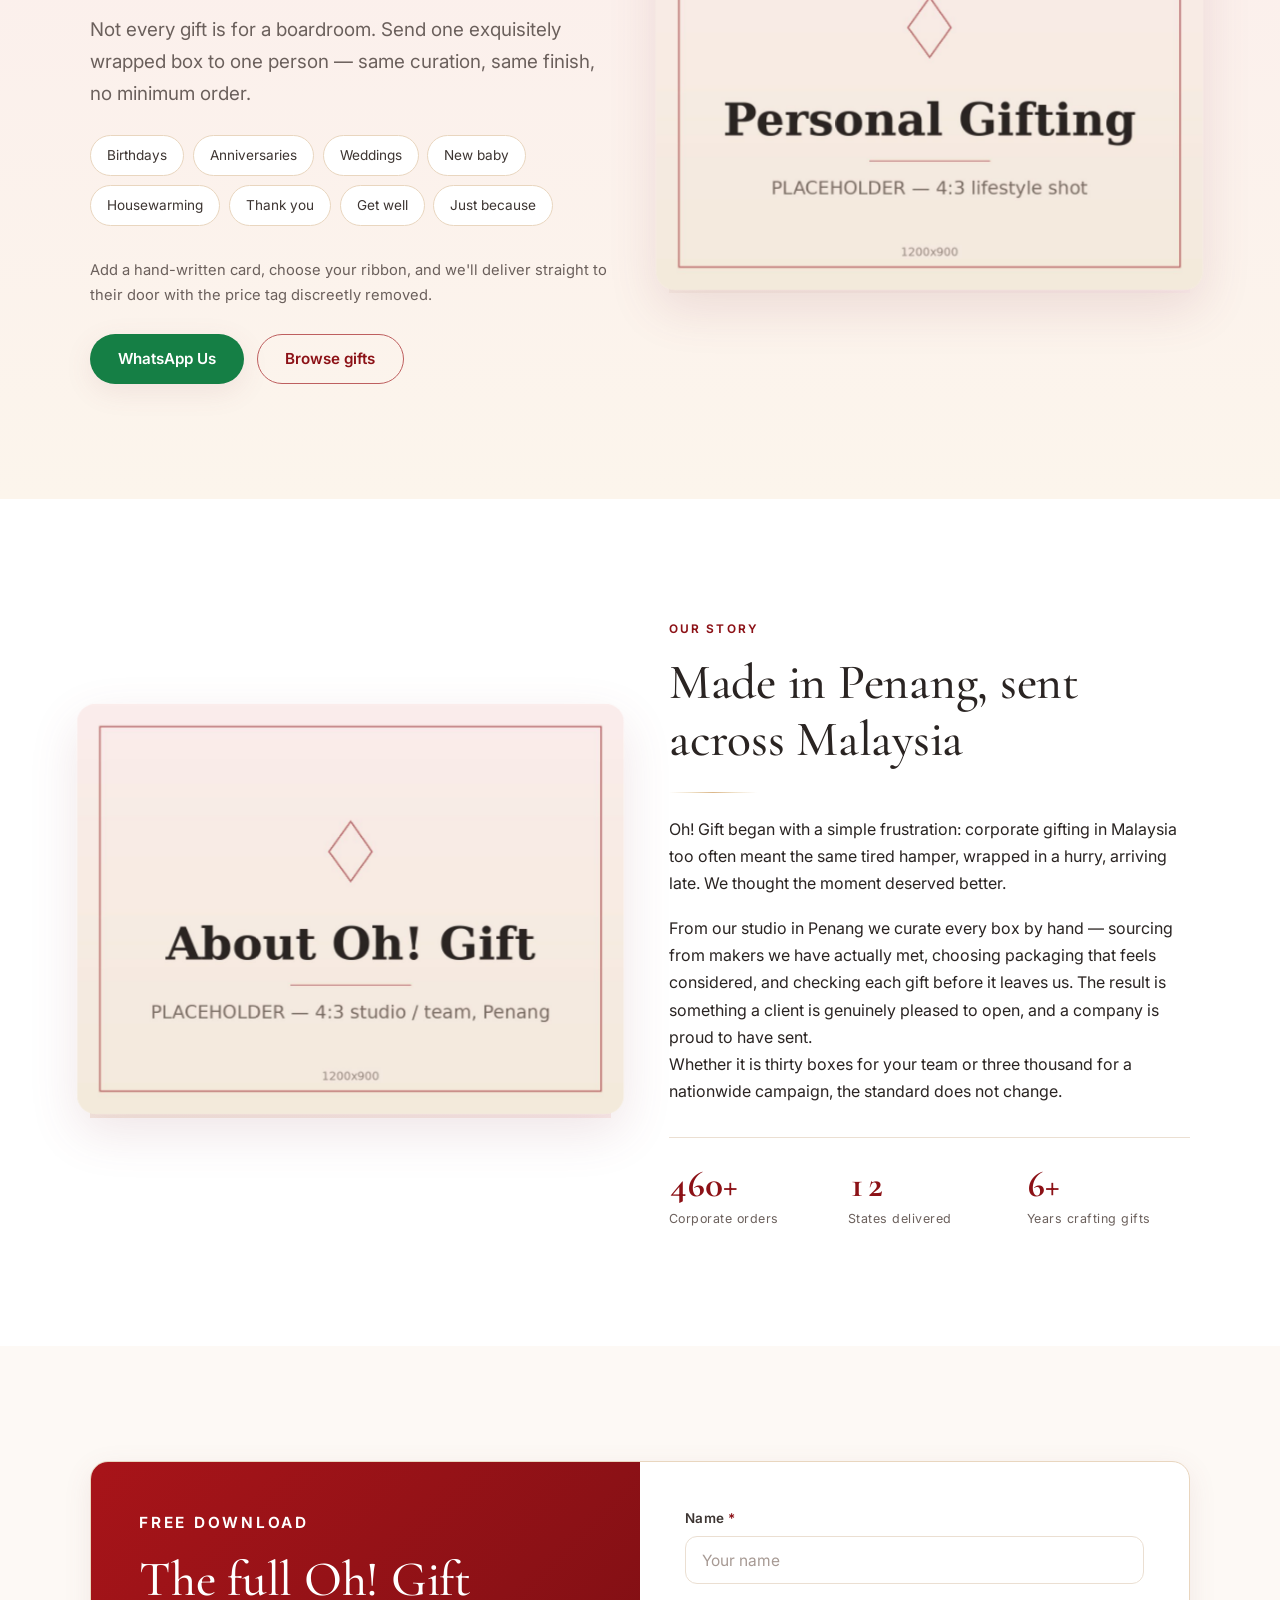
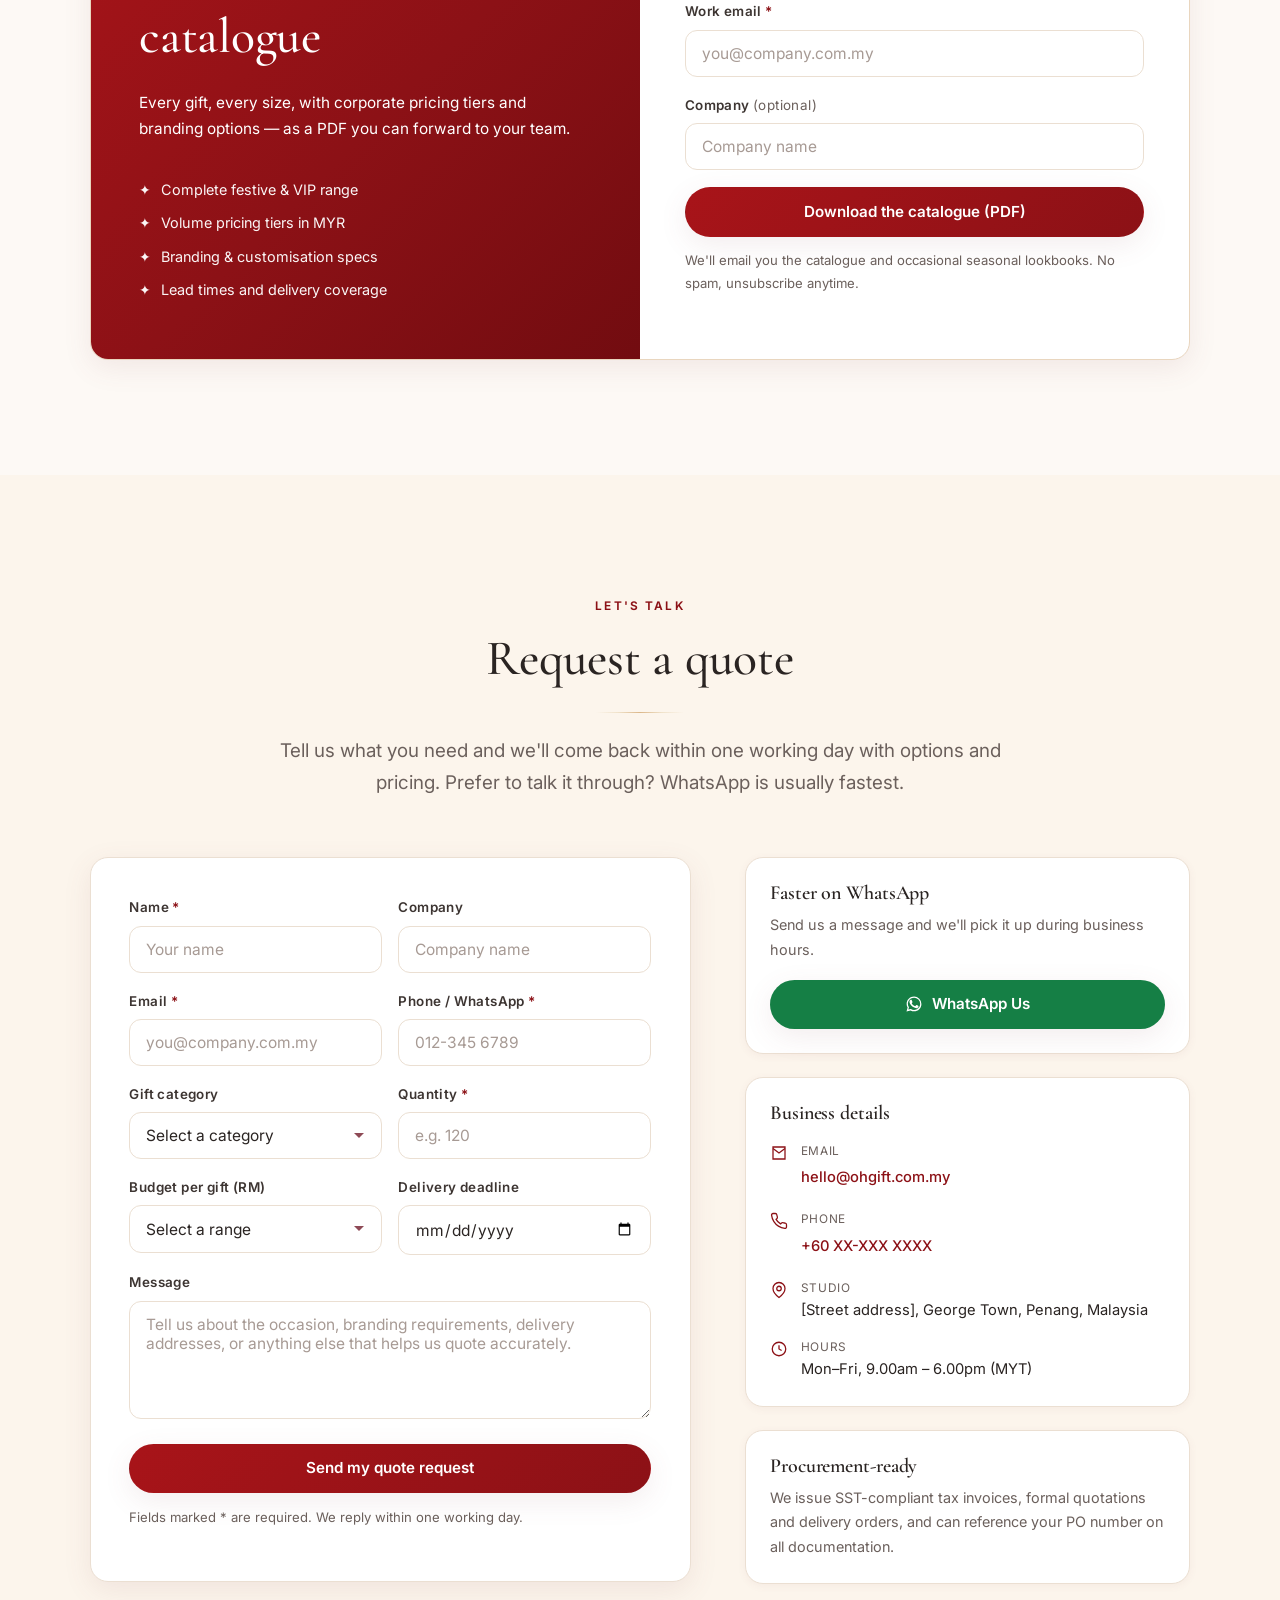
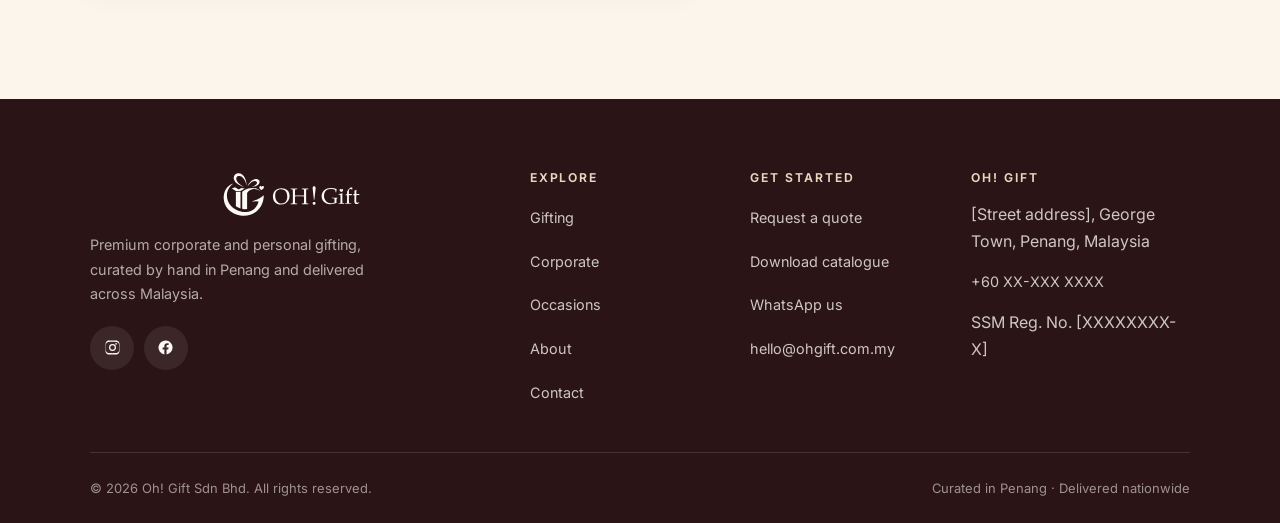
==== commit f3e21464: "Make each homepage section editable in the CMS New "Homepage sections" collection in Decap: hero, co" ====
--- a/index.html
+++ b/index.html
@@ -390,17 +390,21 @@
         <p class="eyebrow">Our story</p>
         <h2 id="about-title">Made in Penang, sent across Malaysia</h2>
         <hr class="divider divider--short">
-        <p>
-          Oh! Gift began with a simple frustration: corporate gifting in Malaysia too often
-          meant the same tired hamper, wrapped in a hurry, arriving late. We thought the
-          moment deserved better.
-        </p>
-        <p>
-          From our studio in Penang we curate every box by hand — sourcing from makers we
-          have actually met, choosing packaging that feels considered, and checking each
-          gift before it leaves us. The result is something a client is genuinely pleased
-          to open, and a company is proud to have sent.
-        </p>
+        <!-- The paragraphs inside .about__body are edited at /admin/
+             ("Homepage sections → About"). Blank line = new paragraph. -->
+        <div class="about__body">
+          <p>
+            Oh! Gift began with a simple frustration: corporate gifting in Malaysia too often
+            meant the same tired hamper, wrapped in a hurry, arriving late. We thought the
+            moment deserved better.
+          </p>
+          <p>
+            From our studio in Penang we curate every box by hand — sourcing from makers we
+            have actually met, choosing packaging that feels considered, and checking each
+            gift before it leaves us. The result is something a client is genuinely pleased
+            to open, and a company is proud to have sent.
+          </p>
+        </div>
         <p>
           <!-- TODO: add a line or two of your own founding story here. -->
           Whether it is thirty boxes for your team or three thousand for a nationwide
@@ -651,5 +655,6 @@
 <script src="js/site.config.js"></script>
 <script src="js/main.js"></script>
 <script src="js/motion.js"></script>
+<script src="js/sections.js"></script>
 </body>
 </html>
